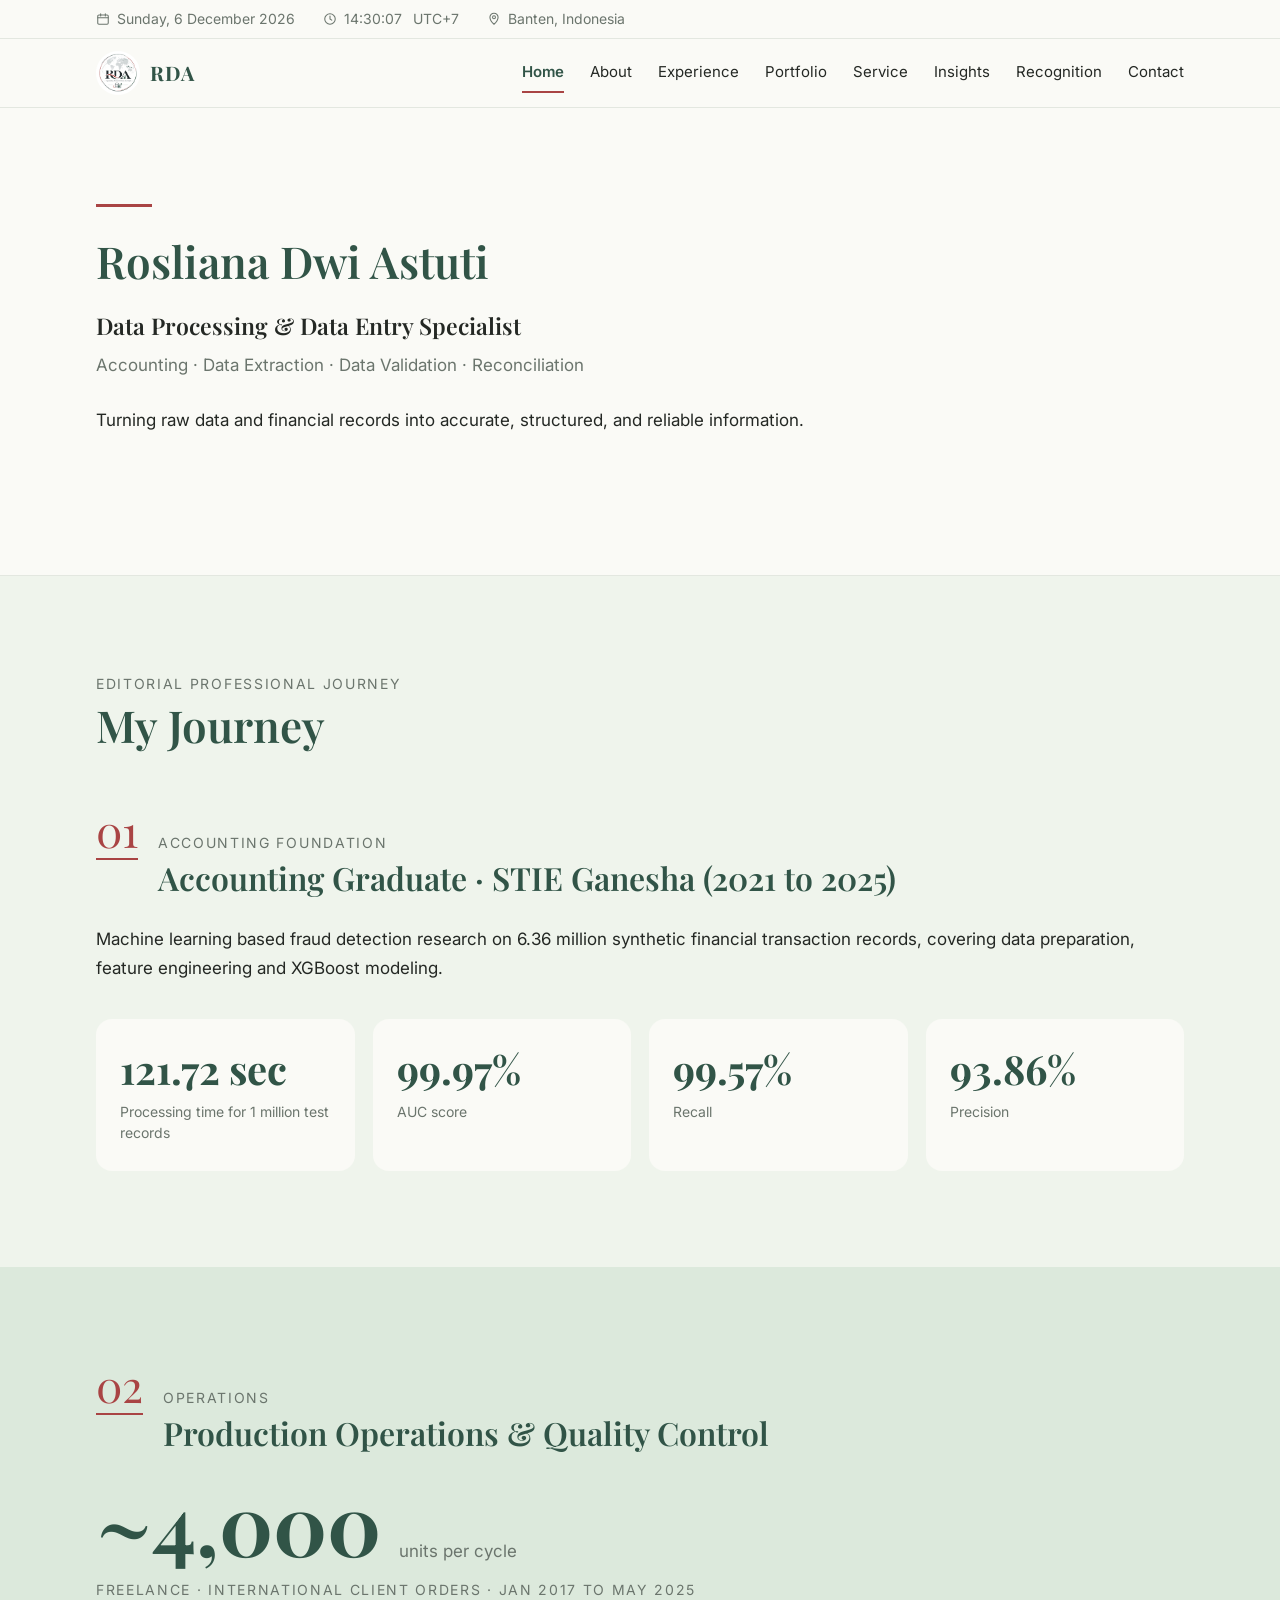
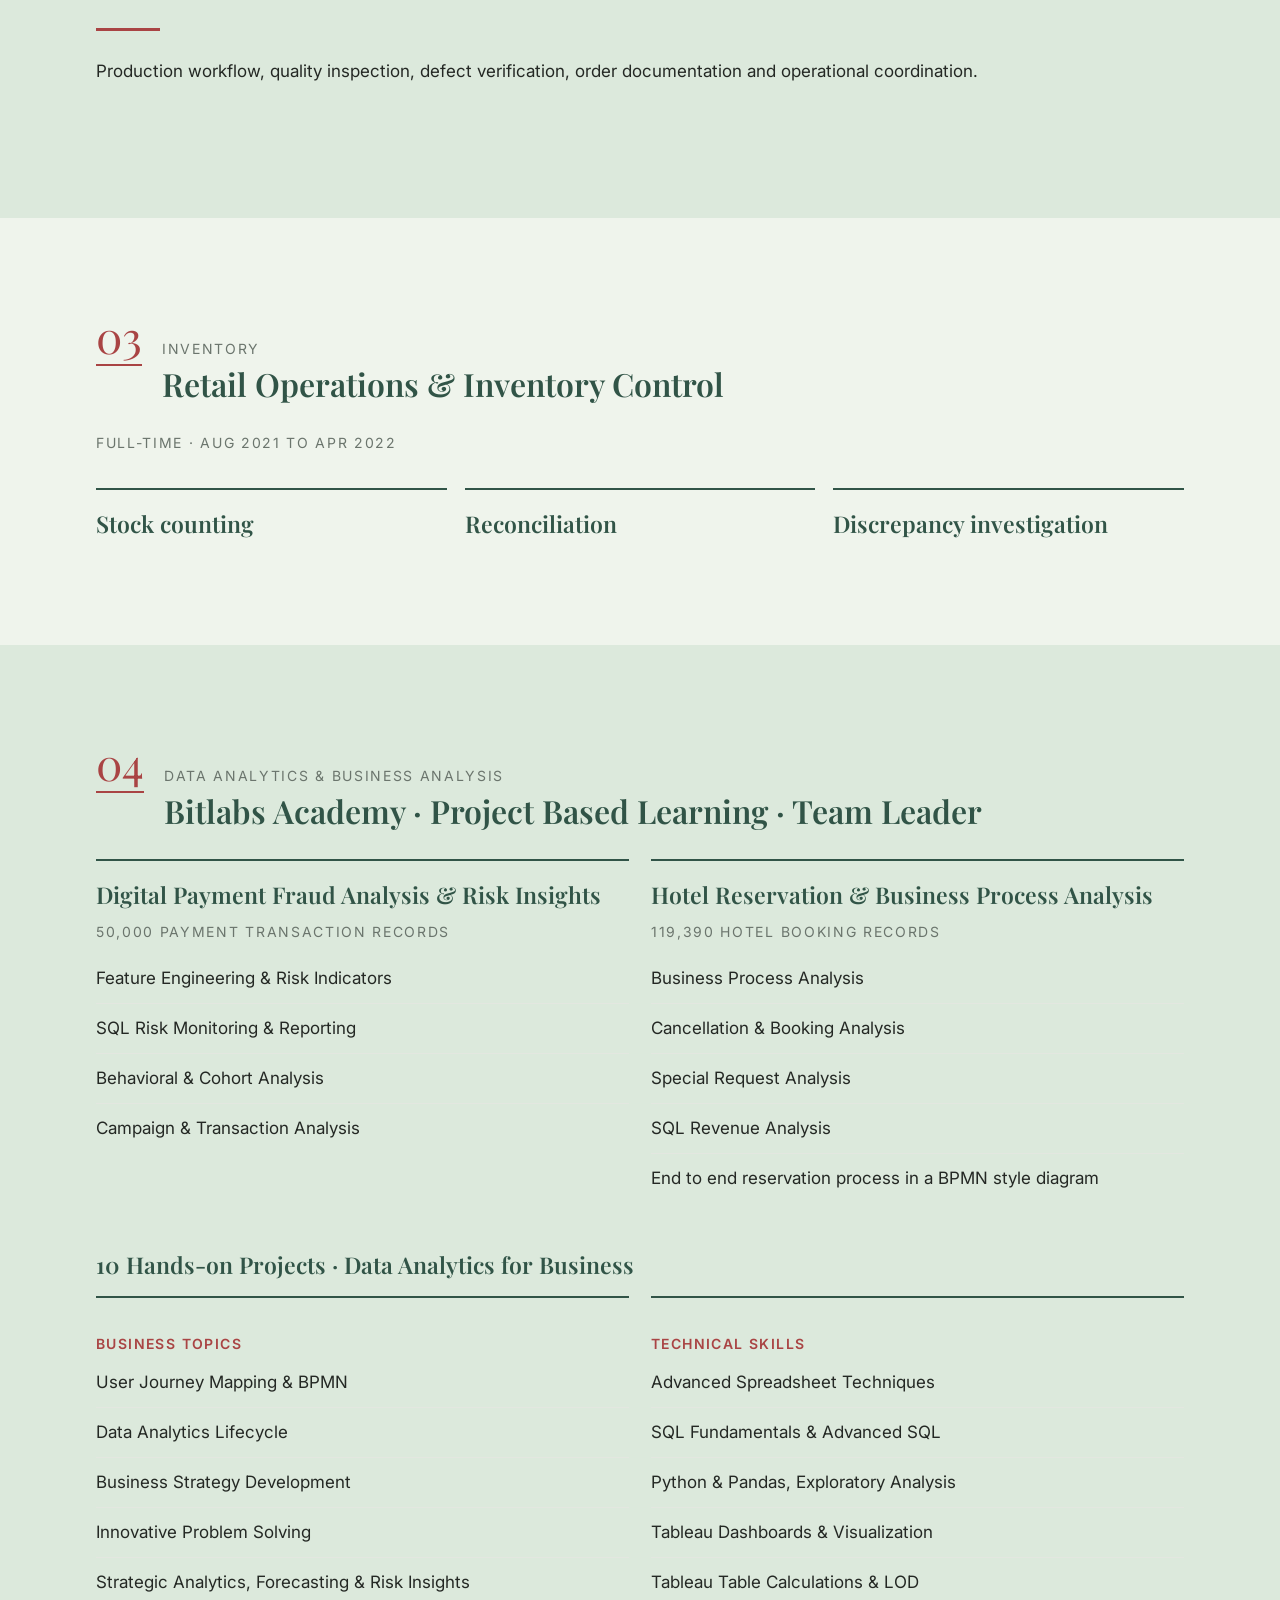
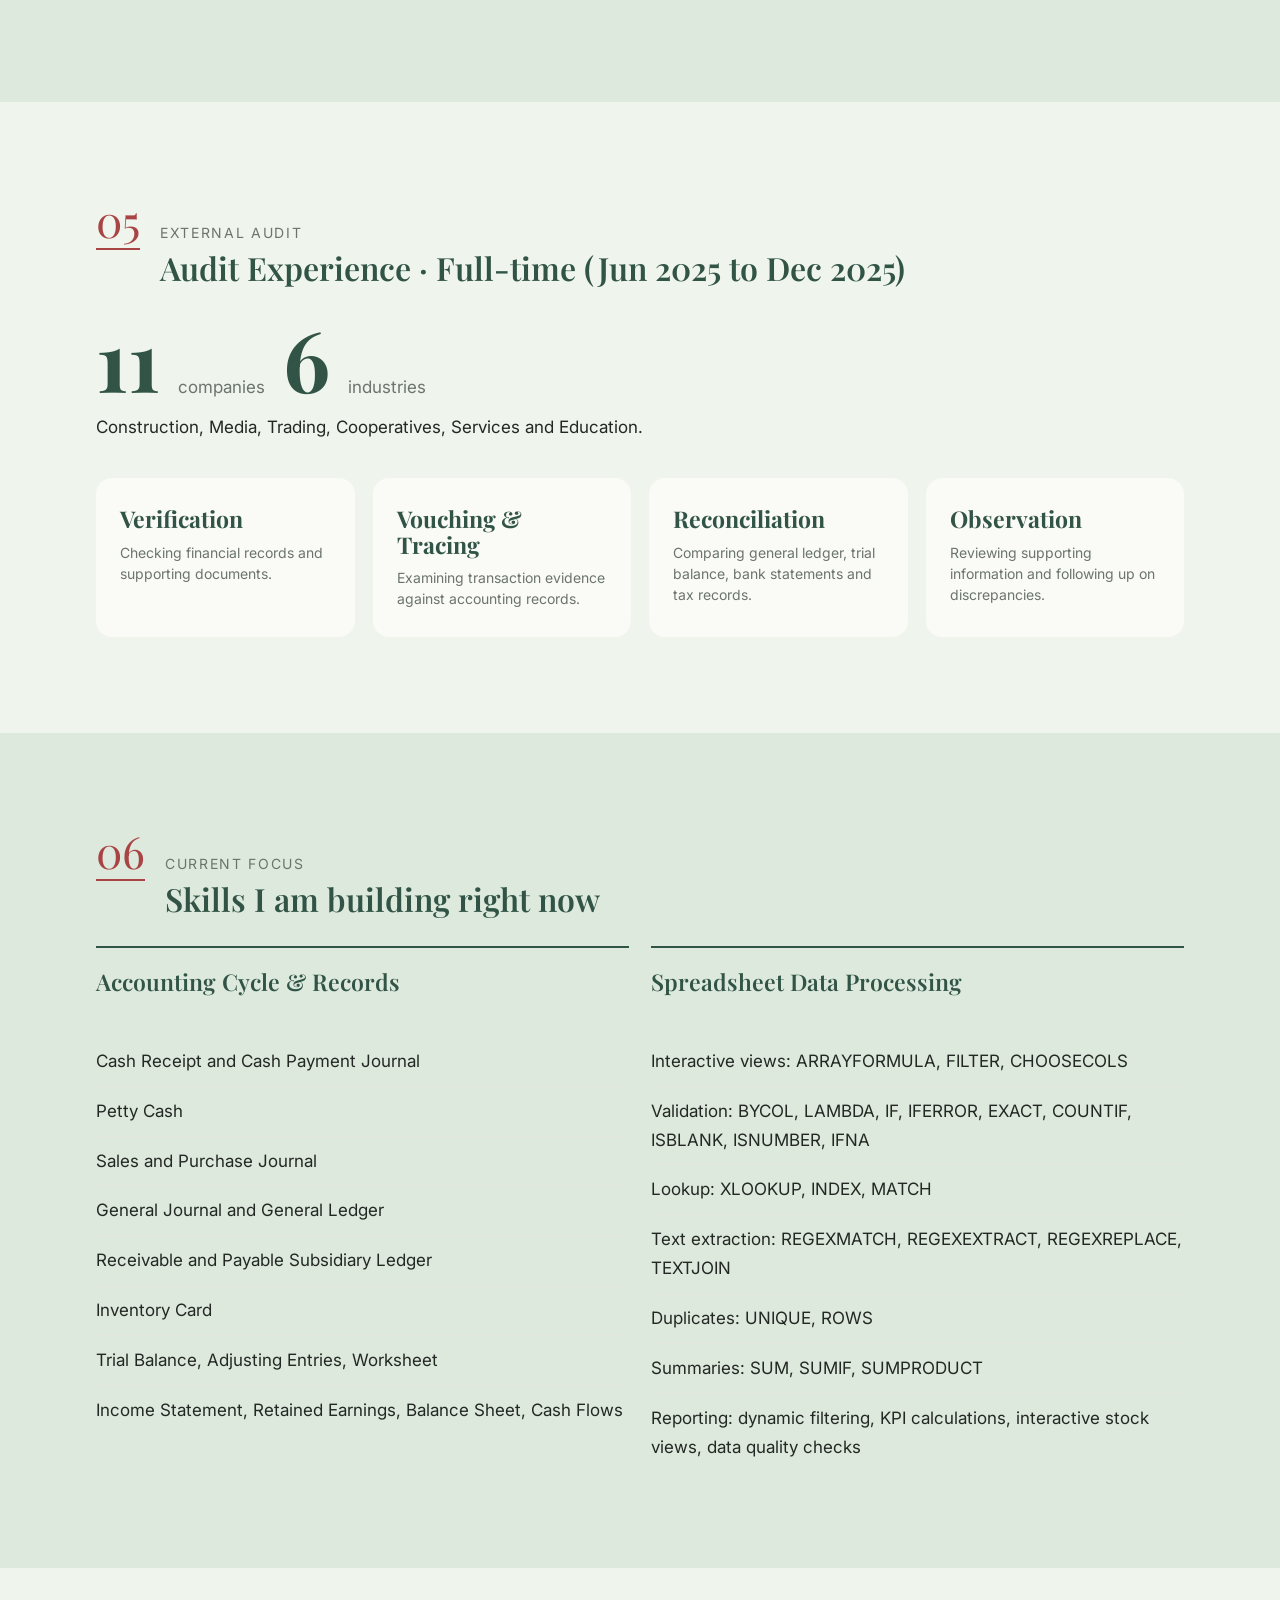
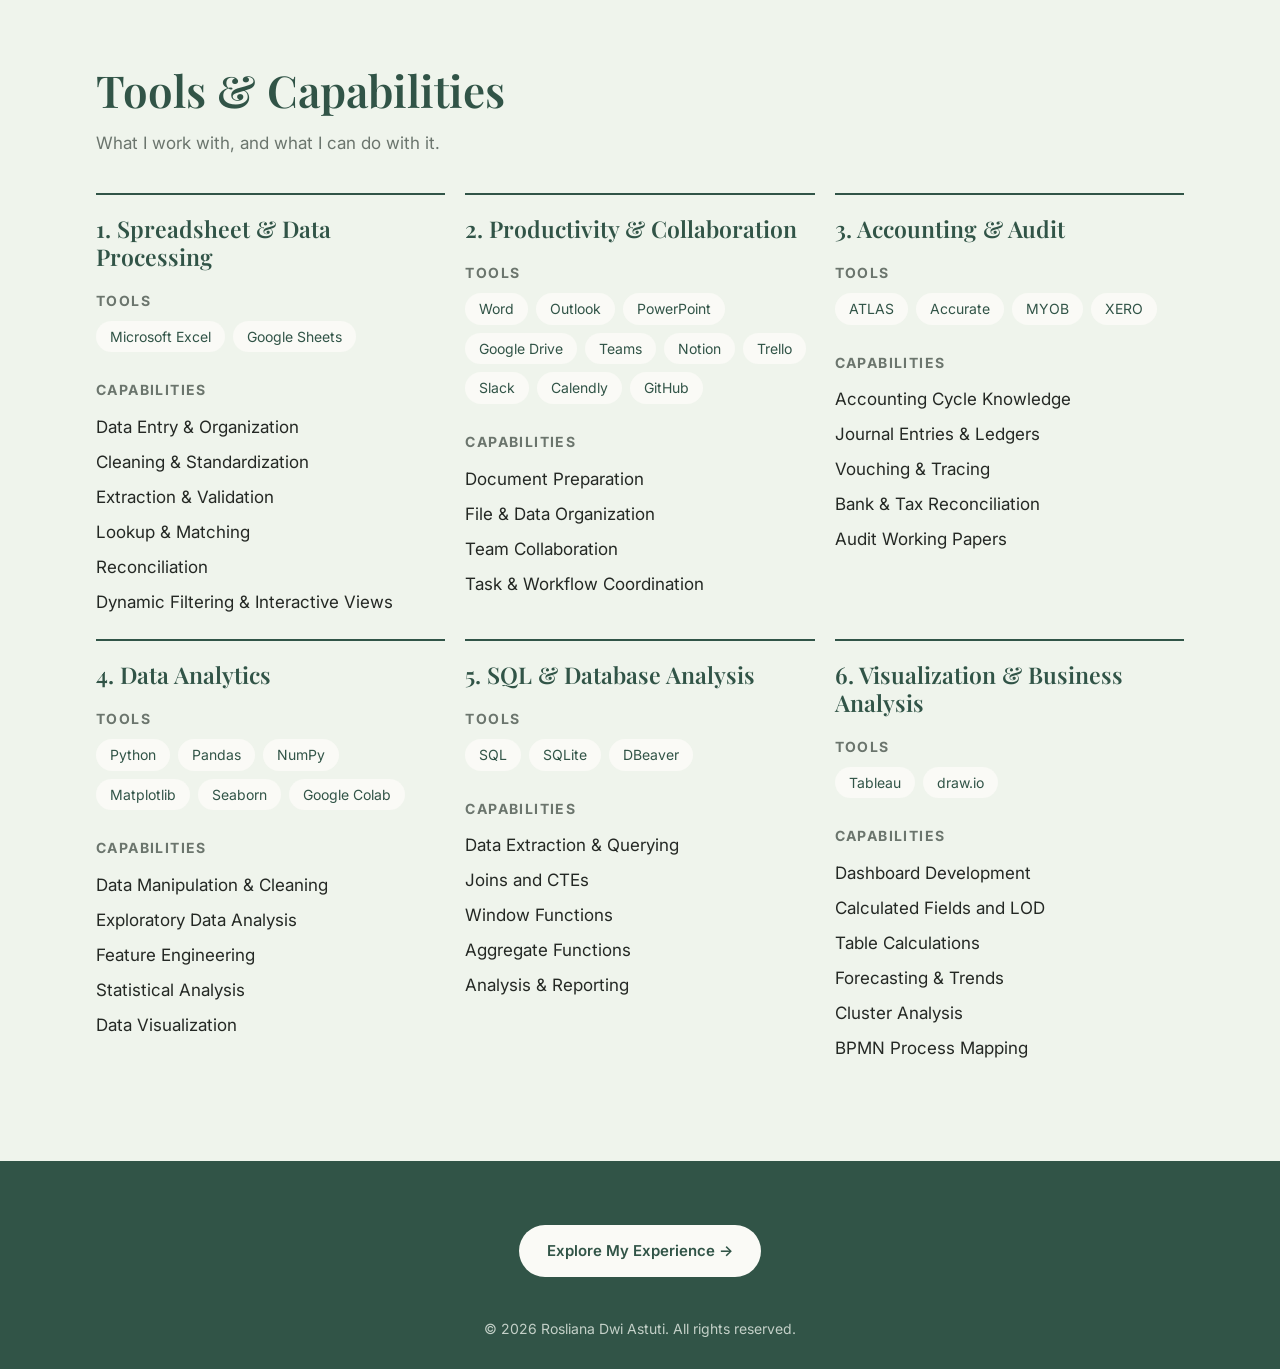
==== index.html @ a7cda68e "Update index.html" ====
<!DOCTYPE html>
<html lang="en"><head><meta charset="utf-8"><meta name="viewport" content="width=device-width,initial-scale=1">
<title>Rosliana Dwi Astuti | Data Processing &amp; Data Entry Specialist</title>
<meta name="description" content="Data Processing and Data Entry Specialist with accounting, audit and data analytics experience. Accurate, structured and reliable data.">
<link rel="preconnect" href="https://fonts.googleapis.com"><link rel="preconnect" href="https://fonts.gstatic.com" crossorigin>
<link href="https://fonts.googleapis.com/css2?family=Inter:wght@400;500;600&family=Playfair+Display:wght@500;600;700&display=swap" rel="stylesheet">
<link rel="stylesheet" href="style.css"></head>
<body data-page="home" data-cta="Explore My Experience →" data-href="experience.html">
<header class="hero"><div class="wrap">
<h1>Rosliana Dwi Astuti</h1>
<p class="role">Data Processing &amp; Data Entry Specialist</p>
<p class="fields">Accounting · Data Extraction · Data Validation · Reconciliation</p>
<p class="tag">Turning raw data and financial records into accurate, structured, and reliable information.</p>
</div></header>
<main>
<section class="panel s-mint" id="journey"><div class="wrap"><div class="kicker">Editorial professional journey</div><h1 style="margin-bottom:56px">My Journey</h1>
<div class="head"><span class="num">01</span><div><div class="kicker">Accounting foundation</div><h2>Accounting Graduate · STIE Ganesha (2021 to 2025)</h2></div></div>
<p class="intro">Machine learning based fraud detection research on 6.36 million synthetic financial transaction records, covering data preparation, feature engineering and XGBoost modeling.</p>
<div class="stats"><div class="stat"><b>121.72 sec</b><small>Processing time for 1 million test records</small></div><div class="stat"><b>99.97%</b><small>AUC score</small></div><div class="stat"><b>99.57%</b><small>Recall</small></div><div class="stat"><b>93.86%</b><small>Precision</small></div></div></div></section>

<section class="panel s-sage"><div class="wrap"><div class="head"><span class="num">02</span><div><div class="kicker">Operations</div><h2>Production Operations &amp; Quality Control</h2></div></div>
<div class="big"><b>~4,000</b><span>units per cycle</span></div>
<p class="kicker">Freelance · International client orders · Jan 2017 to May 2025</p><div class="line"></div>
<p class="intro">Production workflow, quality inspection, defect verification, order documentation and operational coordination.</p></div></section>

<section class="panel s-mint"><div class="wrap"><div class="head"><span class="num">03</span><div><div class="kicker">Inventory</div><h2>Retail Operations &amp; Inventory Control</h2></div></div>
<p class="kicker">Full-time · Aug 2021 to Apr 2022</p><br>
<div class="three"><div class="card"><h3>Stock counting</h3></div><div class="card"><h3>Reconciliation</h3></div><div class="card"><h3>Discrepancy investigation</h3></div></div></div></section>

<section class="panel s-sage"><div class="wrap"><div class="head"><span class="num">04</span><div><div class="kicker">Data analytics &amp; business analysis</div><h2>Bitlabs Academy · Project Based Learning · Team Leader</h2></div></div>
<div class="two">
<div class="card"><h3>Digital Payment Fraud Analysis &amp; Risk Insights</h3><p class="kicker" style="margin:10px 0">50,000 payment transaction records</p><ul class="list"><li>Feature Engineering &amp; Risk Indicators</li><li>SQL Risk Monitoring &amp; Reporting</li><li>Behavioral &amp; Cohort Analysis</li><li>Campaign &amp; Transaction Analysis</li></ul></div>
<div class="card"><h3>Hotel Reservation &amp; Business Process Analysis</h3><p class="kicker" style="margin:10px 0">119,390 hotel booking records</p><ul class="list"><li>Business Process Analysis</li><li>Cancellation &amp; Booking Analysis</li><li>Special Request Analysis</li><li>SQL Revenue Analysis</li><li>End to end reservation process in a BPMN style diagram</li></ul></div></div>
<h3 style="margin:48px 0 18px">10 Hands-on Projects · Data Analytics for Business</h3>
<div class="two"><div class="card"><div class="group-t">Business topics</div><ul class="list"><li>User Journey Mapping &amp; BPMN</li><li>Data Analytics Lifecycle</li><li>Business Strategy Development</li><li>Innovative Problem Solving</li><li>Strategic Analytics, Forecasting &amp; Risk Insights</li></ul></div>
<div class="card"><div class="group-t">Technical skills</div><ul class="list"><li>Advanced Spreadsheet Techniques</li><li>SQL Fundamentals &amp; Advanced SQL</li><li>Python &amp; Pandas, Exploratory Analysis</li><li>Tableau Dashboards &amp; Visualization</li><li>Tableau Table Calculations &amp; LOD</li></ul></div></div></div></section>

<section class="panel s-mint"><div class="wrap"><div class="head"><span class="num">05</span><div><div class="kicker">External audit</div><h2>Audit Experience · Full-time (Jun 2025 to Dec 2025)</h2></div></div>
<div class="big"><b>11</b><span>companies</span><b>6</b><span>industries</span></div>
<p class="intro">Construction, Media, Trading, Cooperatives, Services and Education.</p>
<div class="stats"><div class="stat"><b class="stat-t">Verification</b><small>Checking financial records and supporting documents.</small></div><div class="stat"><b class="stat-t">Vouching &amp; Tracing</b><small>Examining transaction evidence against accounting records.</small></div><div class="stat"><b class="stat-t">Reconciliation</b><small>Comparing general ledger, trial balance, bank statements and tax records.</small></div><div class="stat"><b class="stat-t">Observation</b><small>Reviewing supporting information and following up on discrepancies.</small></div></div></div></section>

<section class="panel s-sage"><div class="wrap"><div class="head"><span class="num">06</span><div><div class="kicker">Current focus</div><h2>Skills I am building right now</h2></div></div>
<div class="two"><div class="card"><h3>Accounting Cycle &amp; Records</h3><br><ul class="list"><li>Cash Receipt and Cash Payment Journal</li><li>Petty Cash</li><li>Sales and Purchase Journal</li><li>General Journal and General Ledger</li><li>Receivable and Payable Subsidiary Ledger</li><li>Inventory Card</li><li>Trial Balance, Adjusting Entries, Worksheet</li><li>Income Statement, Retained Earnings, Balance Sheet, Cash Flows</li></ul></div>
<div class="card"><h3>Spreadsheet Data Processing</h3><br><ul class="list"><li>Interactive views: ARRAYFORMULA, FILTER, CHOOSECOLS</li><li>Validation: BYCOL, LAMBDA, IF, IFERROR, EXACT, COUNTIF, ISBLANK, ISNUMBER, IFNA</li><li>Lookup: XLOOKUP, INDEX, MATCH</li><li>Text extraction: REGEXMATCH, REGEXEXTRACT, REGEXREPLACE, TEXTJOIN</li><li>Duplicates: UNIQUE, ROWS</li><li>Summaries: SUM, SUMIF, SUMPRODUCT</li><li>Reporting: dynamic filtering, KPI calculations, interactive stock views, data quality checks</li></ul></div></div></div></section>

<section class="panel s-mint" id="tools"><div class="wrap"><h1 style="margin-bottom:12px">Tools &amp; Capabilities</h1><p class="page-sub" style="margin-bottom:36px">What I work with, and what I can do with it.</p>
<div class="tools"><div class="card"><h3>1. Spreadsheet &amp; Data Processing</h3><h4>Tools</h4><div><span class="pill">Microsoft Excel</span><span class="pill">Google Sheets</span></div><h4>Capabilities</h4><ul><li>Data Entry &amp; Organization</li><li>Cleaning &amp; Standardization</li><li>Extraction &amp; Validation</li><li>Lookup &amp; Matching</li><li>Reconciliation</li><li>Dynamic Filtering &amp; Interactive Views</li></ul></div><div class="card"><h3>2. Productivity &amp; Collaboration</h3><h4>Tools</h4><div><span class="pill">Word</span><span class="pill">Outlook</span><span class="pill">PowerPoint</span><span class="pill">Google Drive</span><span class="pill">Teams</span><span class="pill">Notion</span><span class="pill">Trello</span><span class="pill">Slack</span><span class="pill">Calendly</span><span class="pill">GitHub</span></div><h4>Capabilities</h4><ul><li>Document Preparation</li><li>File &amp; Data Organization</li><li>Team Collaboration</li><li>Task &amp; Workflow Coordination</li></ul></div><div class="card"><h3>3. Accounting &amp; Audit</h3><h4>Tools</h4><div><span class="pill">ATLAS</span><span class="pill">Accurate</span><span class="pill">MYOB</span><span class="pill">XERO</span></div><h4>Capabilities</h4><ul><li>Accounting Cycle Knowledge</li><li>Journal Entries &amp; Ledgers</li><li>Vouching &amp; Tracing</li><li>Bank &amp; Tax Reconciliation</li><li>Audit Working Papers</li></ul></div><div class="card"><h3>4. Data Analytics</h3><h4>Tools</h4><div><span class="pill">Python</span><span class="pill">Pandas</span><span class="pill">NumPy</span><span class="pill">Matplotlib</span><span class="pill">Seaborn</span><span class="pill">Google Colab</span></div><h4>Capabilities</h4><ul><li>Data Manipulation &amp; Cleaning</li><li>Exploratory Data Analysis</li><li>Feature Engineering</li><li>Statistical Analysis</li><li>Data Visualization</li></ul></div><div class="card"><h3>5. SQL &amp; Database Analysis</h3><h4>Tools</h4><div><span class="pill">SQL</span><span class="pill">SQLite</span><span class="pill">DBeaver</span></div><h4>Capabilities</h4><ul><li>Data Extraction &amp; Querying</li><li>Joins and CTEs</li><li>Window Functions</li><li>Aggregate Functions</li><li>Analysis &amp; Reporting</li></ul></div><div class="card"><h3>6. Visualization &amp; Business Analysis</h3><h4>Tools</h4><div><span class="pill">Tableau</span><span class="pill">draw.io</span></div><h4>Capabilities</h4><ul><li>Dashboard Development</li><li>Calculated Fields and LOD</li><li>Table Calculations</li><li>Forecasting &amp; Trends</li><li>Cluster Analysis</li><li>BPMN Process Mapping</li></ul></div></div></div></section>
</main>
<script src="main.js"></script></body></html>
---- style.css ----
:root{--fs-title:clamp(32px,3.6vw,44px);--fs-section:clamp(28px,2.5vw,32px);--fs-sub:clamp(20px,1.8vw,24px);--fs-body:17px;--fs-label:14px;--fs-nav:15px;--fs-stat:clamp(30px,3.2vw,40px);--sage:#DCE9DC;--mint:#EFF4EC;--off:#FAFAF6;--ink:#242824;--red:#A94444;--green:#315447;--muted:#6b756d;--r:16px}
*{box-sizing:border-box;margin:0;padding:0}
html{scroll-behavior:smooth}
body{background:var(--off);color:var(--ink);font:var(--fs-body)/1.7 Inter,system-ui,-apple-system,"Segoe UI",sans-serif}
h1,h2,h3{font-family:"Playfair Display",Georgia,serif;font-weight:600;line-height:1.2;color:var(--green)}
h1{font-size:var(--fs-title)}h2{font-size:var(--fs-section)}h3{font-size:var(--fs-sub)}
p,li,td{overflow-wrap:break-word}
a{color:inherit;text-decoration:none}
ul{list-style:none}
.wrap{max-width:1200px;margin:0 auto;padding:0 clamp(20px,4.5vw,56px)}
.topbar{border-bottom:1px solid #e3e7e0;font-size:var(--fs-label);color:var(--muted)}
.topbar .wrap{display:flex;gap:28px;align-items:center;padding-top:7px;padding-bottom:7px;white-space:nowrap;overflow-x:auto}
.topbar span{display:inline-flex;align-items:center;gap:7px}
.topbar svg{width:14px;height:14px;stroke:var(--muted);fill:none;stroke-width:1.8;stroke-linecap:round;stroke-linejoin:round}
nav.main{position:sticky;top:0;z-index:20;background:rgba(250,250,246,.94);backdrop-filter:blur(8px);border-bottom:1px solid #e3e7e0}
nav.main .wrap{display:flex;align-items:center;justify-content:space-between;height:68px}
.brand{display:flex;align-items:center;gap:10px;font-family:"Playfair Display",Georgia,serif;font-weight:700;color:var(--green);font-size:20px;letter-spacing:.04em}
.brand img{width:44px;height:44px;border-radius:50%;object-fit:cover}
.links{display:flex;gap:26px;font-size:var(--fs-nav)}
.links a{padding:6px 0;border-bottom:2px solid transparent;transition:.2s}
.links a:hover{color:var(--green)}
.links a.active{color:var(--green);border-color:var(--red);font-weight:600}
.burger{display:none;background:none;border:1px solid #cfd8cf;border-radius:10px;width:44px;height:44px;cursor:pointer}
.burger span{display:block;width:20px;height:2px;background:var(--ink);margin:4px auto;transition:.25s}
.burger.open span:nth-child(1){transform:translateY(6px) rotate(45deg)}
.burger.open span:nth-child(2){opacity:0}
.burger.open span:nth-child(3){transform:translateY(-6px) rotate(-45deg)}
.btn{display:inline-block;background:var(--green);color:#fff;padding:13px 28px;border-radius:999px;font-weight:600;font-size:var(--fs-nav);transition:.2s;border:0;cursor:pointer}
.btn:hover{background:var(--red);transform:translateY(-2px)}
.btn.ghost{background:transparent;color:var(--green);border:1.5px solid var(--green)}
.btn.ghost:hover{color:#fff}
.eyebrow{color:var(--red);font-weight:600;font-size:var(--fs-label);letter-spacing:.14em;text-transform:uppercase;margin-bottom:12px}
.hero{padding:96px 0 104px;border-bottom:1px solid #e3e7e0}
.hero h1:before{content:"";display:block;width:56px;height:3px;background:var(--red);margin-bottom:28px}
.hero .role{font-family:"Playfair Display",Georgia,serif;font-size:var(--fs-sub);color:var(--ink);margin:18px 0 6px;font-weight:600}
.hero .fields{color:var(--muted)}
.hero .tag{margin:26px 0 36px}
.hero .btn{margin:0 12px 12px 0}
section.panel{padding:96px 0}
.s-sage{background:var(--sage)}.s-mint{background:var(--mint)}
.head{display:flex;gap:20px;align-items:baseline;margin-bottom:28px}
.num{font-family:"Playfair Display",Georgia,serif;font-size:44px;color:var(--red);line-height:1;border-bottom:2px solid var(--red);padding-bottom:6px}
.kicker{font-size:var(--fs-label);letter-spacing:.12em;text-transform:uppercase;color:var(--muted);margin-bottom:4px}
.intro{margin-bottom:36px}
.page-title{margin:64px 0 8px}
.page-sub{color:var(--muted)}
.stats{display:grid;grid-template-columns:repeat(4,1fr);gap:18px}
.stat{background:var(--off);border-radius:var(--r);padding:28px 24px}
.stat b.stat-t{font-size:var(--fs-sub);color:var(--green)}
.stat b{display:block;font-family:"Playfair Display",Georgia,serif;font-size:var(--fs-stat);color:var(--green);line-height:1.1}
.stat small{display:block;margin-top:10px;font-size:var(--fs-label);color:var(--muted);line-height:1.5}
.big{display:flex;align-items:baseline;gap:18px;flex-wrap:wrap;margin-bottom:12px}
.big b{font-family:"Playfair Display",Georgia,serif;font-size:clamp(48px,7vw,84px);color:var(--green);line-height:1}
.big span{font-size:var(--fs-body);color:var(--muted)}
.line{width:64px;height:3px;background:var(--red);margin:26px 0}
.three{display:grid;grid-template-columns:repeat(3,1fr);gap:18px}
.card{padding:20px 0 0;border-top:2px solid var(--green)}
.card h3{margin-bottom:12px}
.two{display:grid;grid-template-columns:1fr 1fr;gap:22px}
.pill{display:inline-block;font-size:var(--fs-label);background:var(--off);border-radius:999px;padding:4px 14px;margin:0 8px 8px 0;color:var(--green)}
.list li{padding:10px 0;position:relative;border-bottom:1px solid #e3e7e0}
.list li:last-child{border:0}
.group-t{font-size:var(--fs-label);letter-spacing:.1em;text-transform:uppercase;color:var(--red);font-weight:600;margin:14px 0 2px}
.tools{display:grid;grid-template-columns:repeat(3,1fr);gap:20px}
.tools h4{font-size:var(--fs-label);letter-spacing:.1em;text-transform:uppercase;color:var(--muted);margin:18px 0 8px}
.tools li{padding:3px 0}
footer{background:var(--green);color:#e8efe8;padding:64px 0 28px;text-align:center}
footer .btn{background:var(--off);color:var(--green)}
footer .btn:hover{background:var(--red);color:#fff}
footer p{margin-top:40px;font-size:var(--fs-label);opacity:.8}
@media(max-width:1024px){.stats{grid-template-columns:repeat(2,1fr)}.tools,.three{grid-template-columns:1fr 1fr}.links{gap:16px;font-size:14px}}
@media(max-width:860px){.burger{display:block}
.links{position:absolute;left:0;right:0;top:68px;flex-direction:column;gap:0;background:var(--off);border-bottom:1px solid #e3e7e0;max-height:0;overflow:hidden;transition:max-height .3s}
.links.open{max-height:80vh;overflow:auto}
.links a{padding:15px 24px;border-bottom:1px solid #eef1ec;font-size:16px}
.links a.active{border-color:#eef1ec;border-left:3px solid var(--red)}

.hero{padding:56px 0 64px}
section.panel{padding:64px 0}.two,.three,.tools{grid-template-columns:1fr}.stats{grid-template-columns:1fr 1fr}
.topbar .wrap{gap:18px}}
@media(max-width:420px){.stats{grid-template-columns:1fr}.btn{width:100%;text-align:center}}
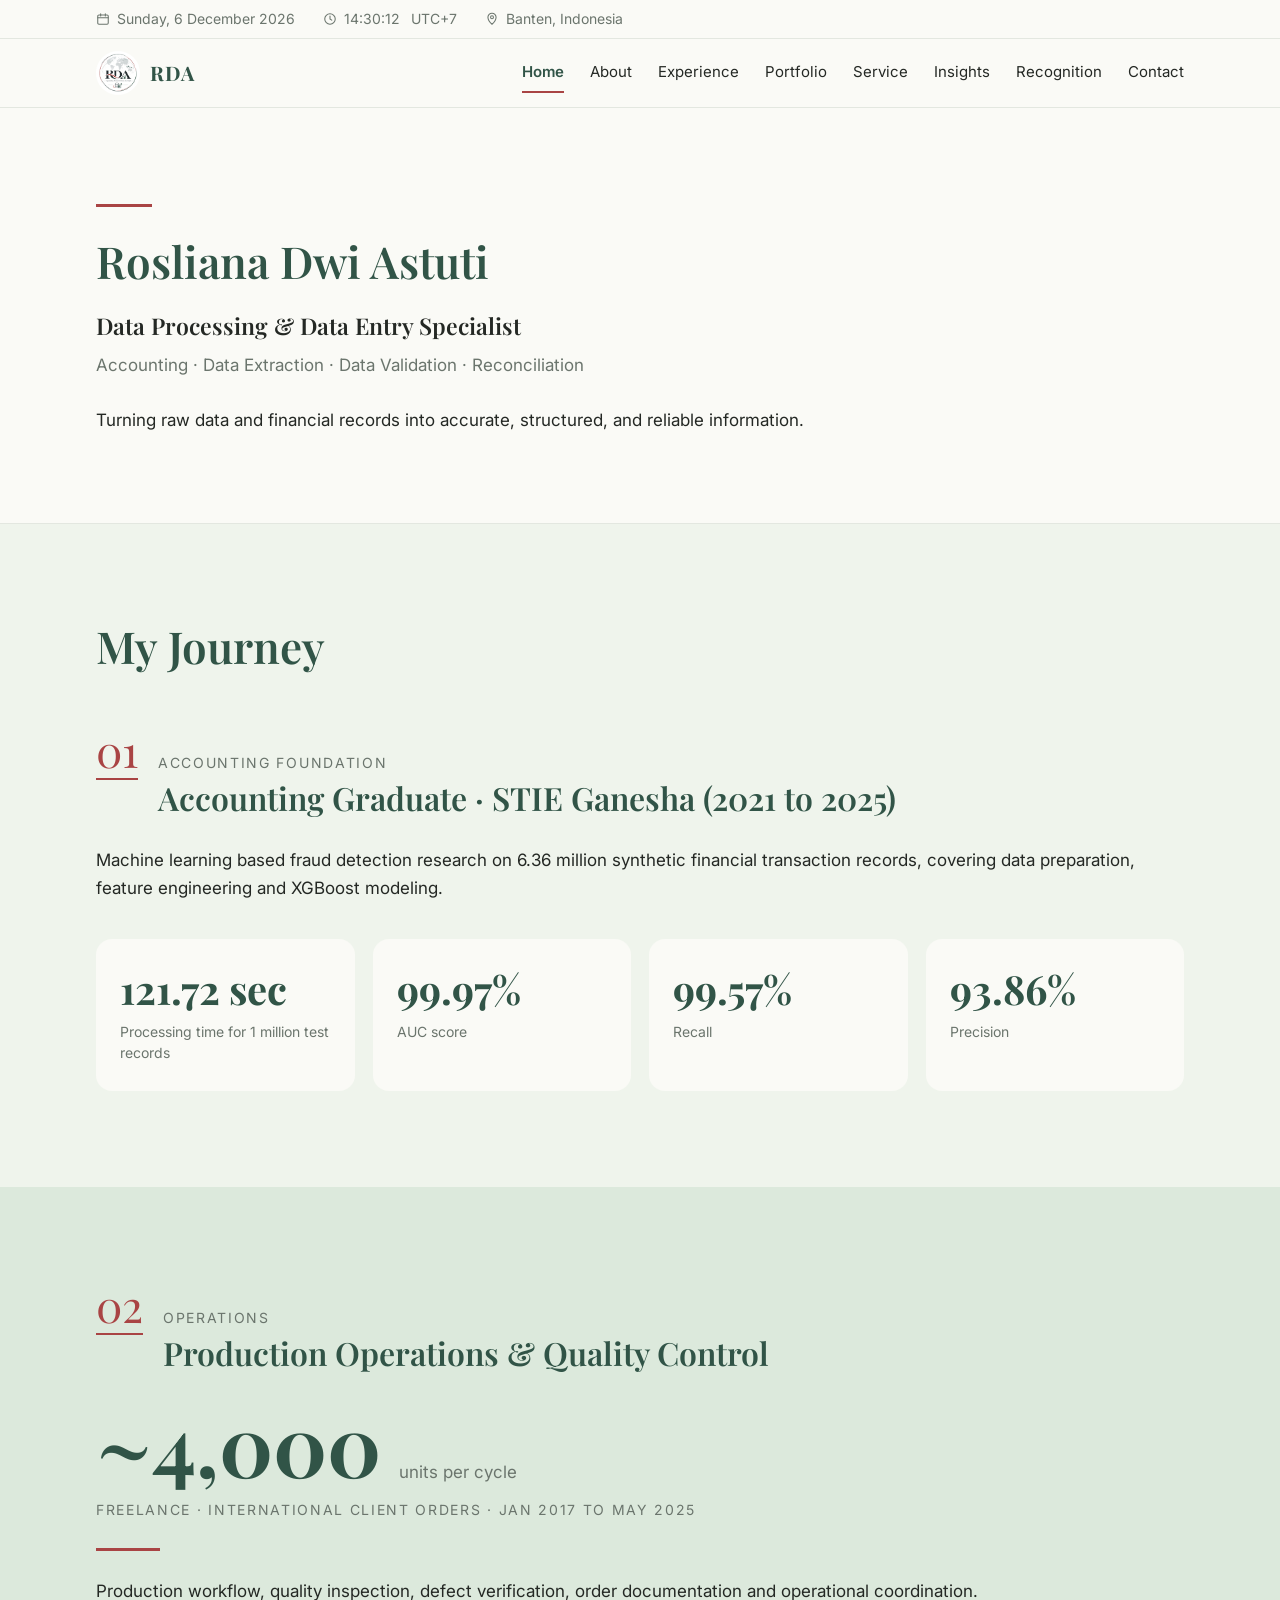
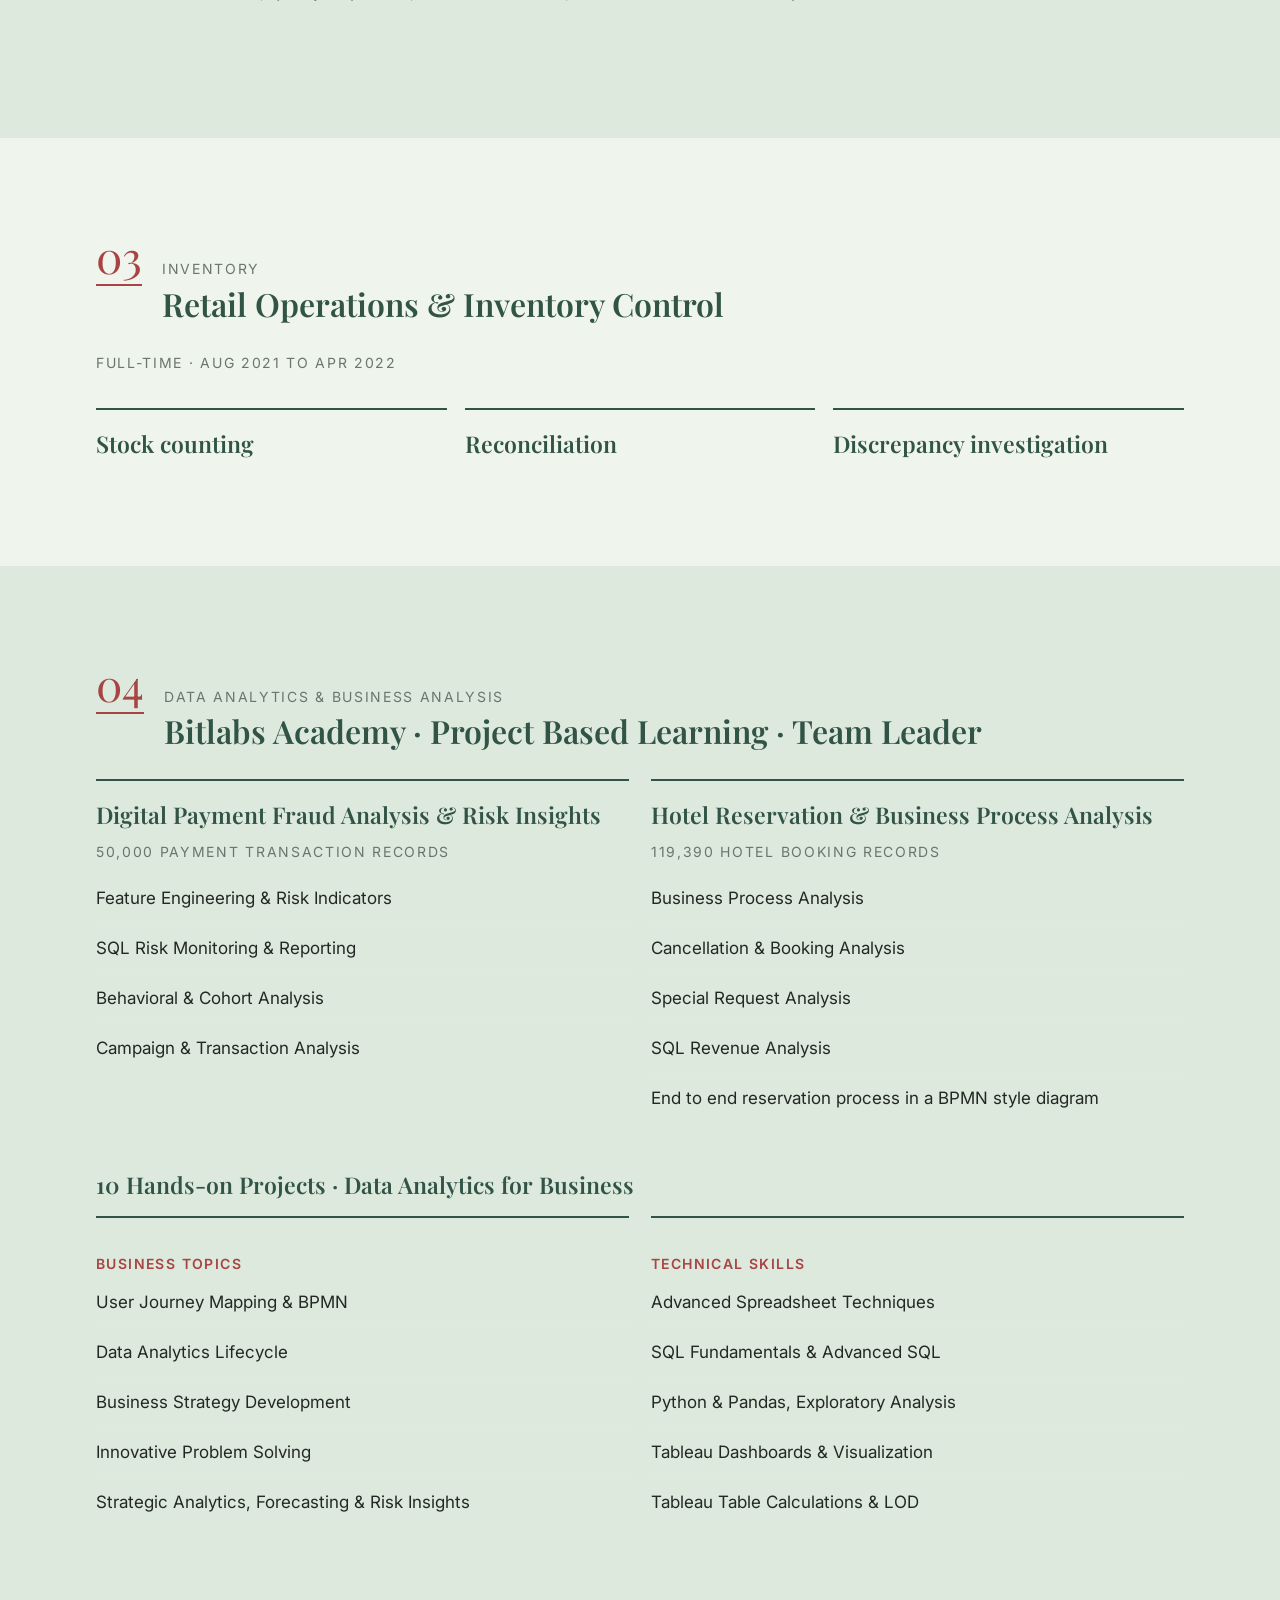
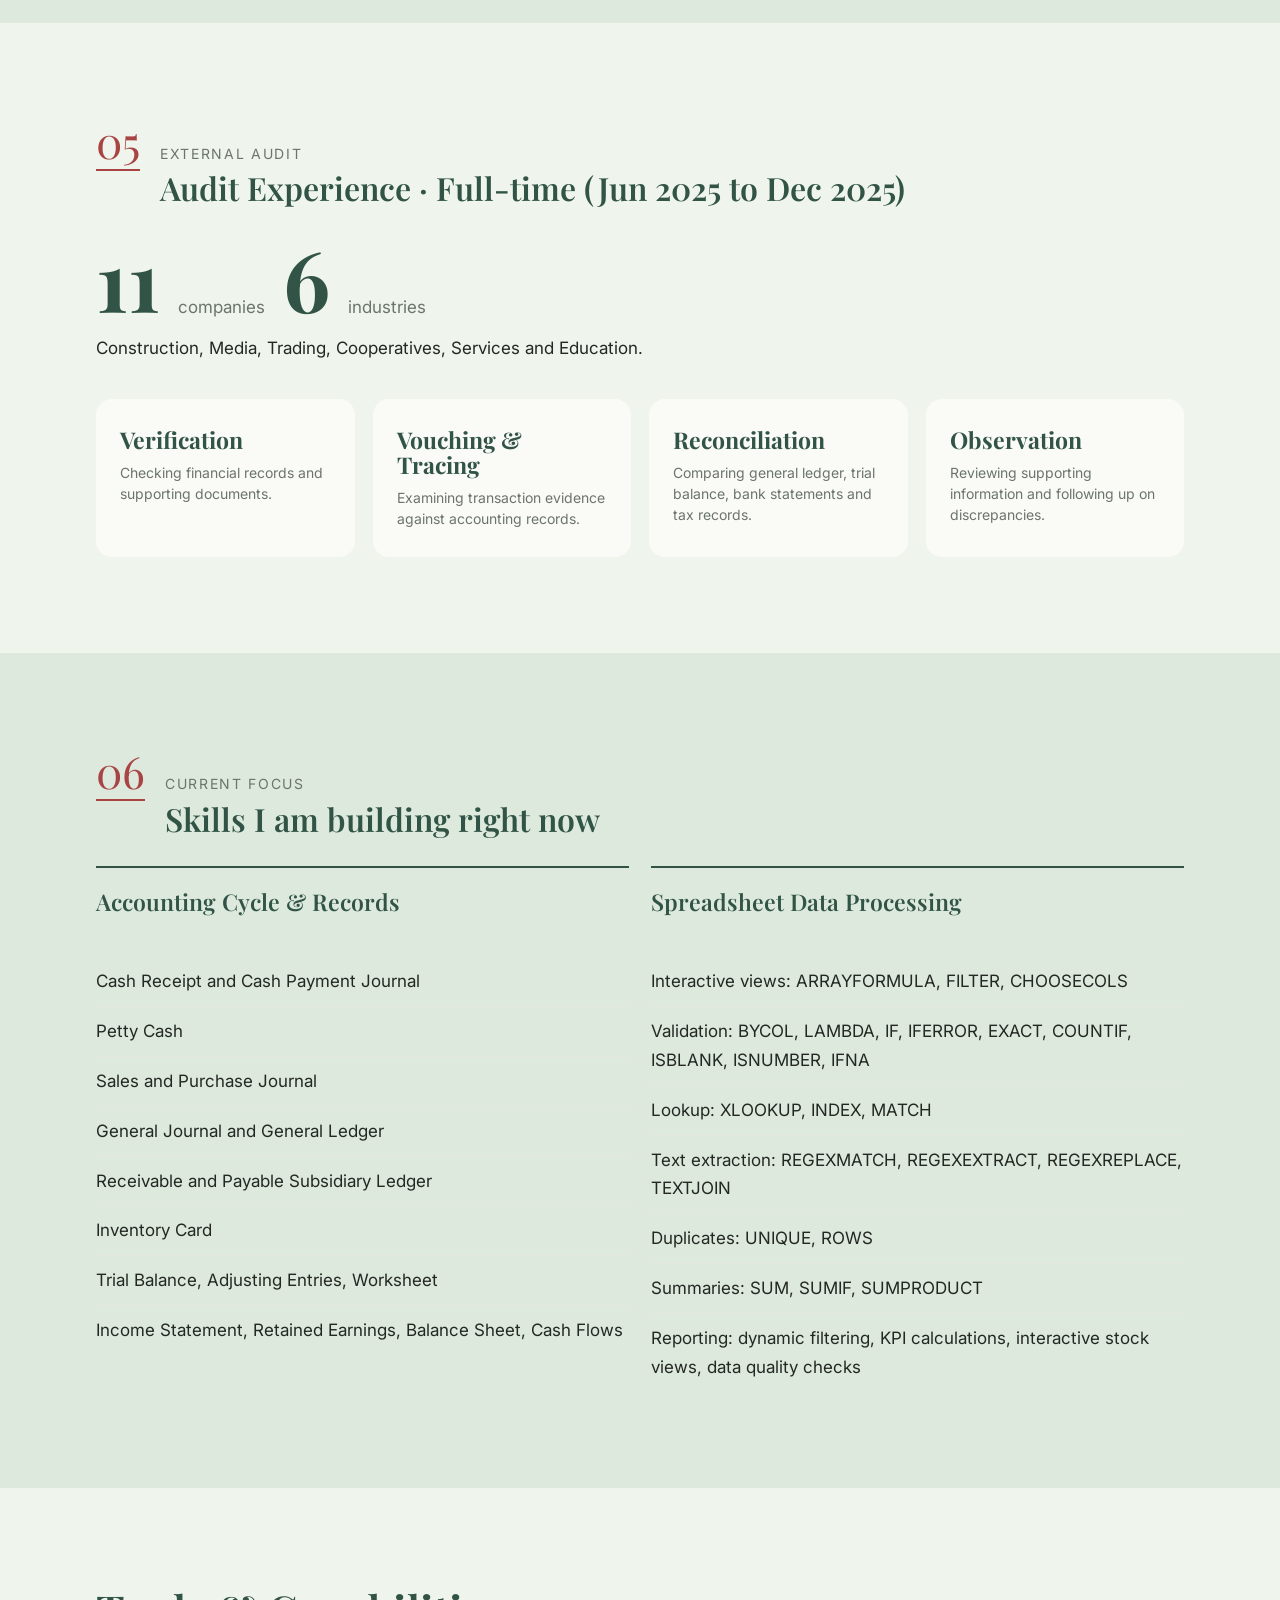
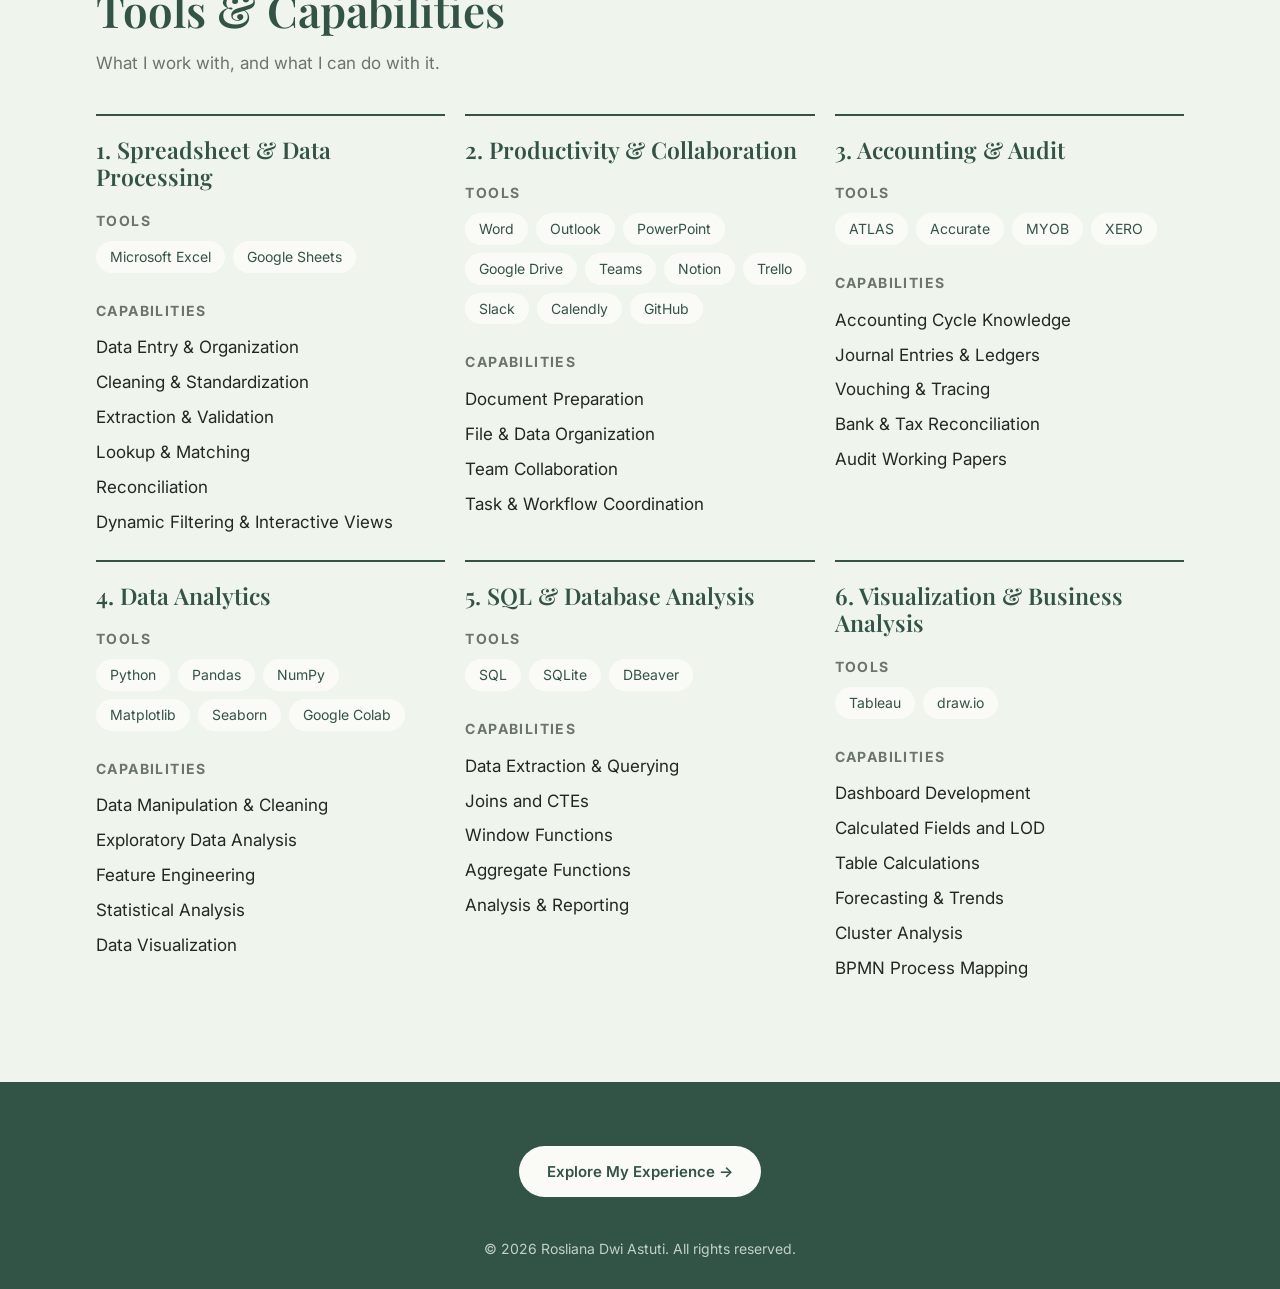
==== commit d680a526: "Update index.html" ====
--- a/index.html
+++ b/index.html
@@ -13,7 +13,7 @@
 <p class="tag">Turning raw data and financial records into accurate, structured, and reliable information.</p>
 </div></header>
 <main>
-<section class="panel s-mint" id="journey"><div class="wrap"><div class="kicker">Editorial professional journey</div><h1 style="margin-bottom:56px">My Journey</h1>
+<section class="panel s-mint" id="journey"><div class="wrap"><h1 style="margin-bottom:56px">My Journey</h1>
 <div class="head"><span class="num">01</span><div><div class="kicker">Accounting foundation</div><h2>Accounting Graduate · STIE Ganesha (2021 to 2025)</h2></div></div>
 <p class="intro">Machine learning based fraud detection research on 6.36 million synthetic financial transaction records, covering data preparation, feature engineering and XGBoost modeling.</p>
 <div class="stats"><div class="stat"><b>121.72 sec</b><small>Processing time for 1 million test records</small></div><div class="stat"><b>99.97%</b><small>AUC score</small></div><div class="stat"><b>99.57%</b><small>Recall</small></div><div class="stat"><b>93.86%</b><small>Precision</small></div></div></div></section>
--- a/style.css
+++ b/style.css
@@ -30,12 +30,11 @@
 .btn.ghost{background:transparent;color:var(--green);border:1.5px solid var(--green)}
 .btn.ghost:hover{color:#fff}
 .eyebrow{color:var(--red);font-weight:600;font-size:var(--fs-label);letter-spacing:.14em;text-transform:uppercase;margin-bottom:12px}
-.hero{padding:96px 0 104px;border-bottom:1px solid #e3e7e0}
+.hero{padding:96px 0 88px;border-bottom:1px solid #e3e7e0}
 .hero h1:before{content:"";display:block;width:56px;height:3px;background:var(--red);margin-bottom:28px}
 .hero .role{font-family:"Playfair Display",Georgia,serif;font-size:var(--fs-sub);color:var(--ink);margin:18px 0 6px;font-weight:600}
 .hero .fields{color:var(--muted)}
-.hero .tag{margin:26px 0 36px}
-.hero .btn{margin:0 12px 12px 0}
+.hero .tag{margin:26px 0 0}
 section.panel{padding:96px 0}
 .s-sage{background:var(--sage)}.s-mint{background:var(--mint)}
 .head{display:flex;gap:20px;align-items:baseline;margin-bottom:28px}
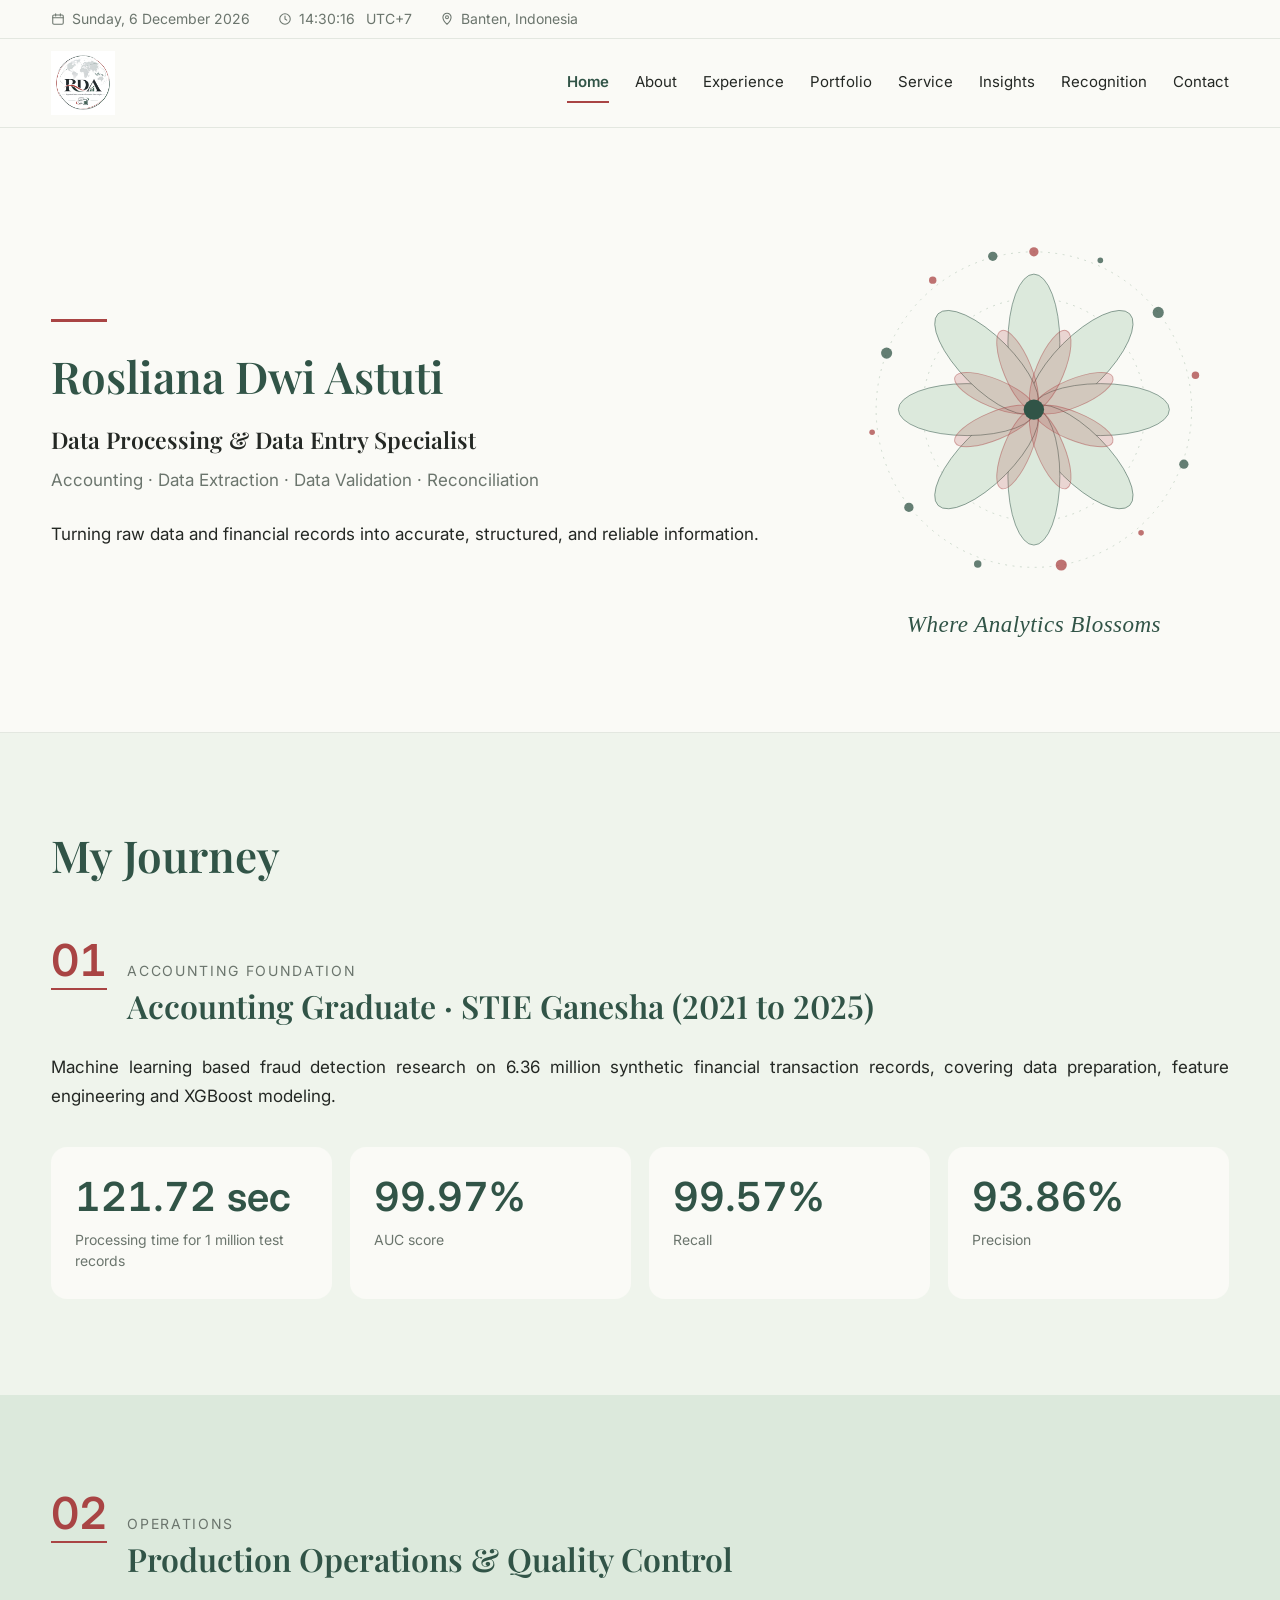
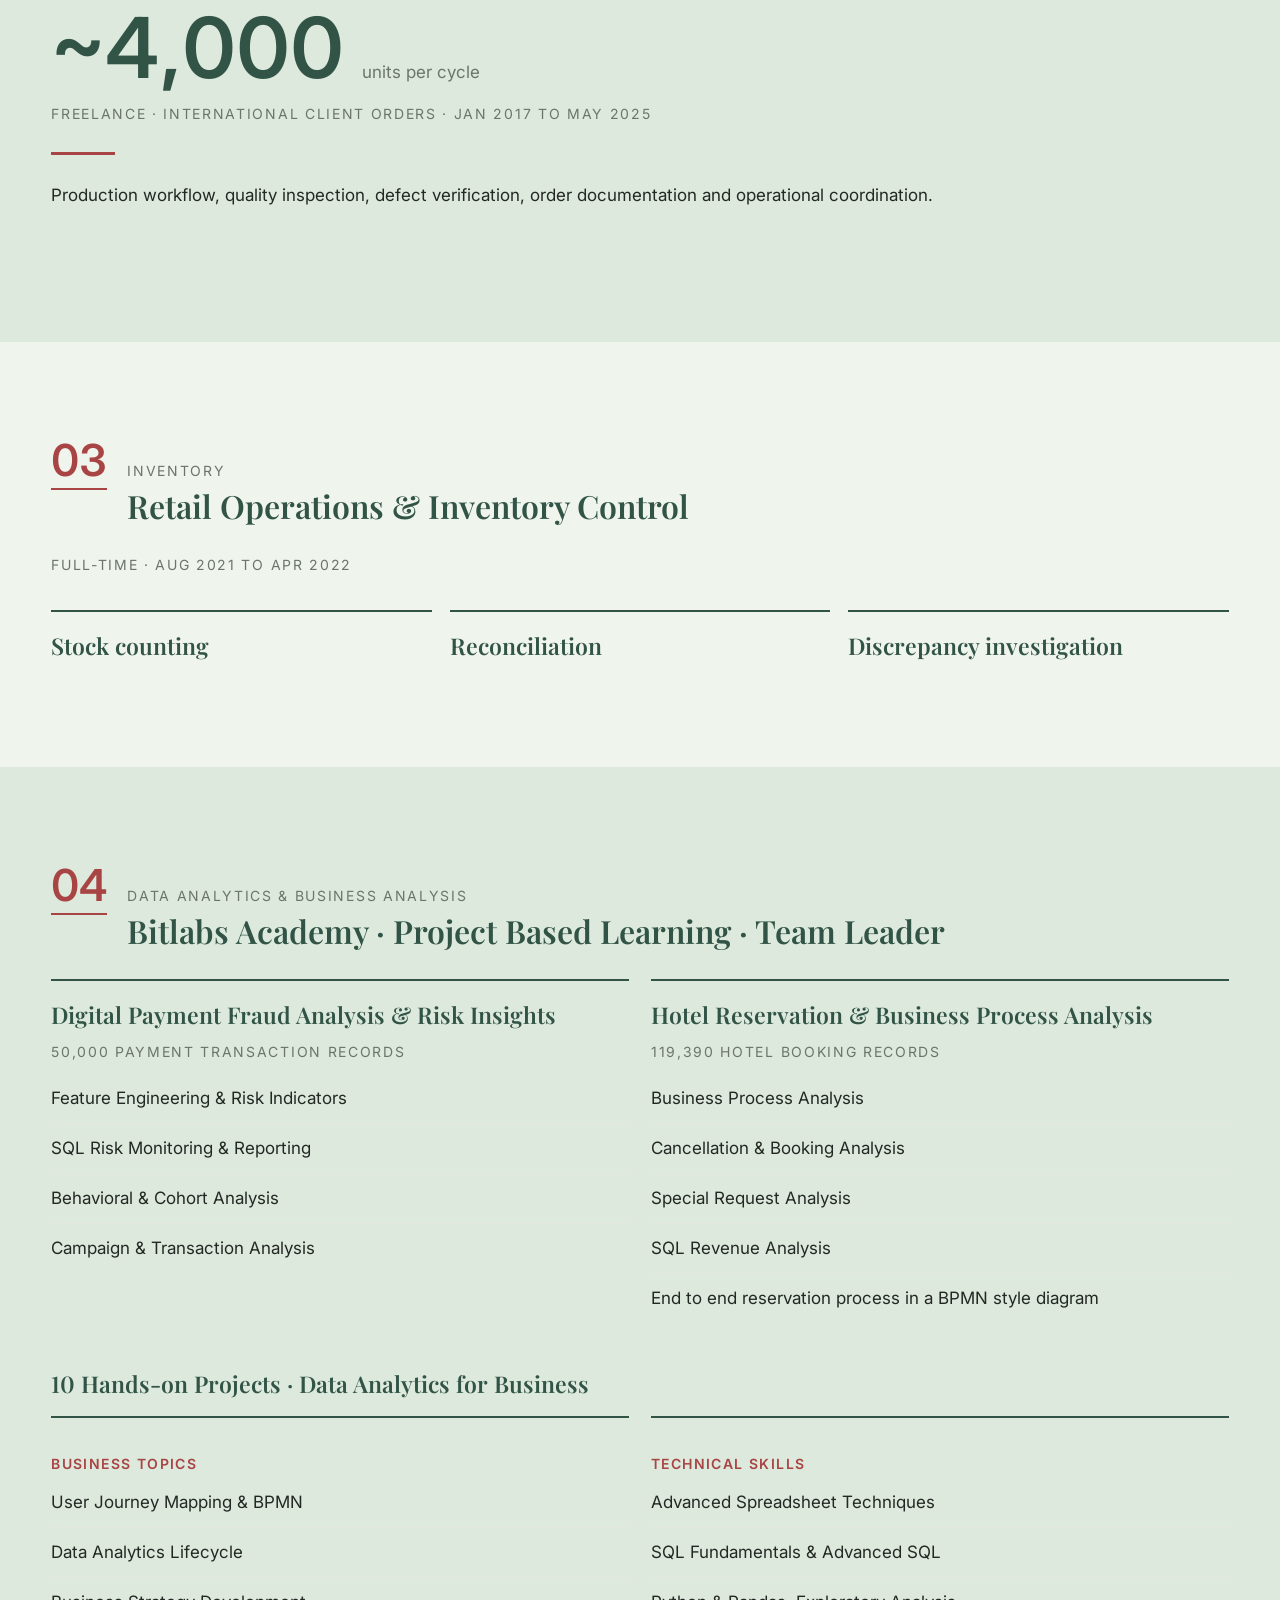
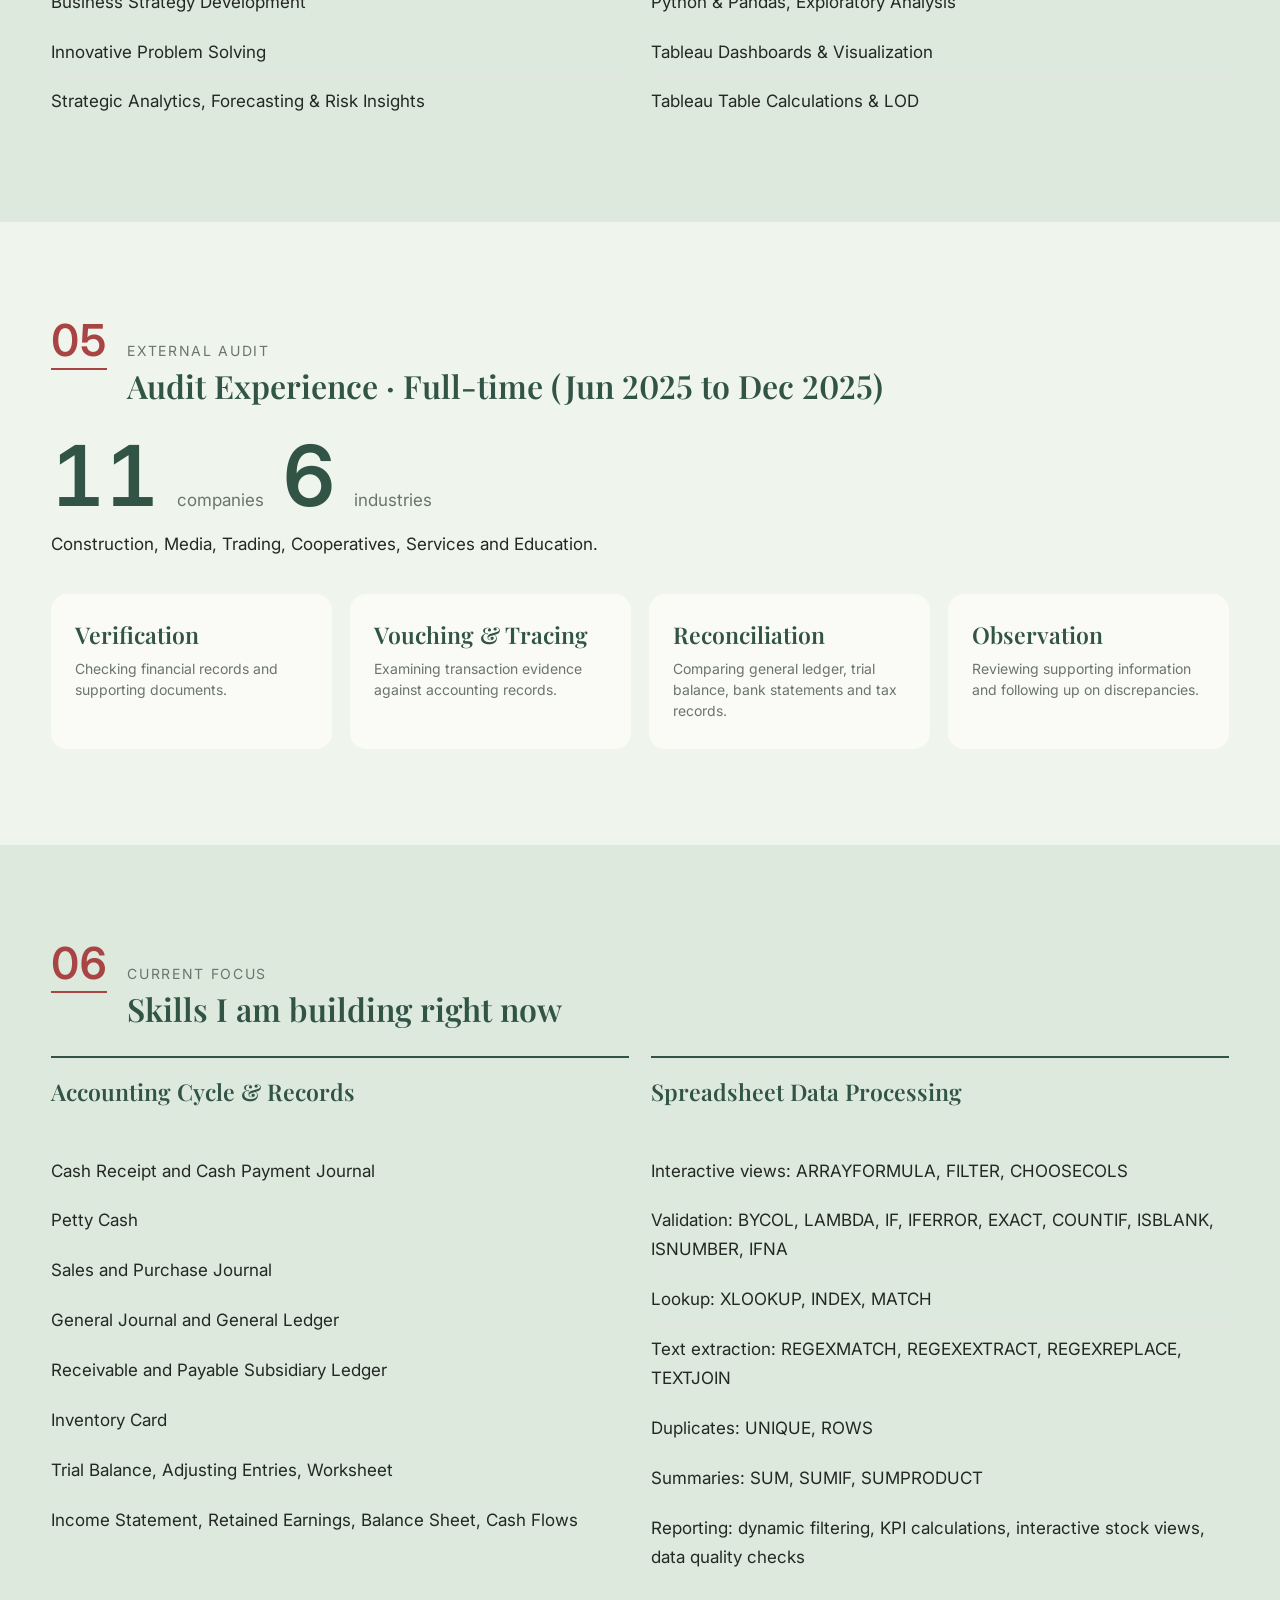
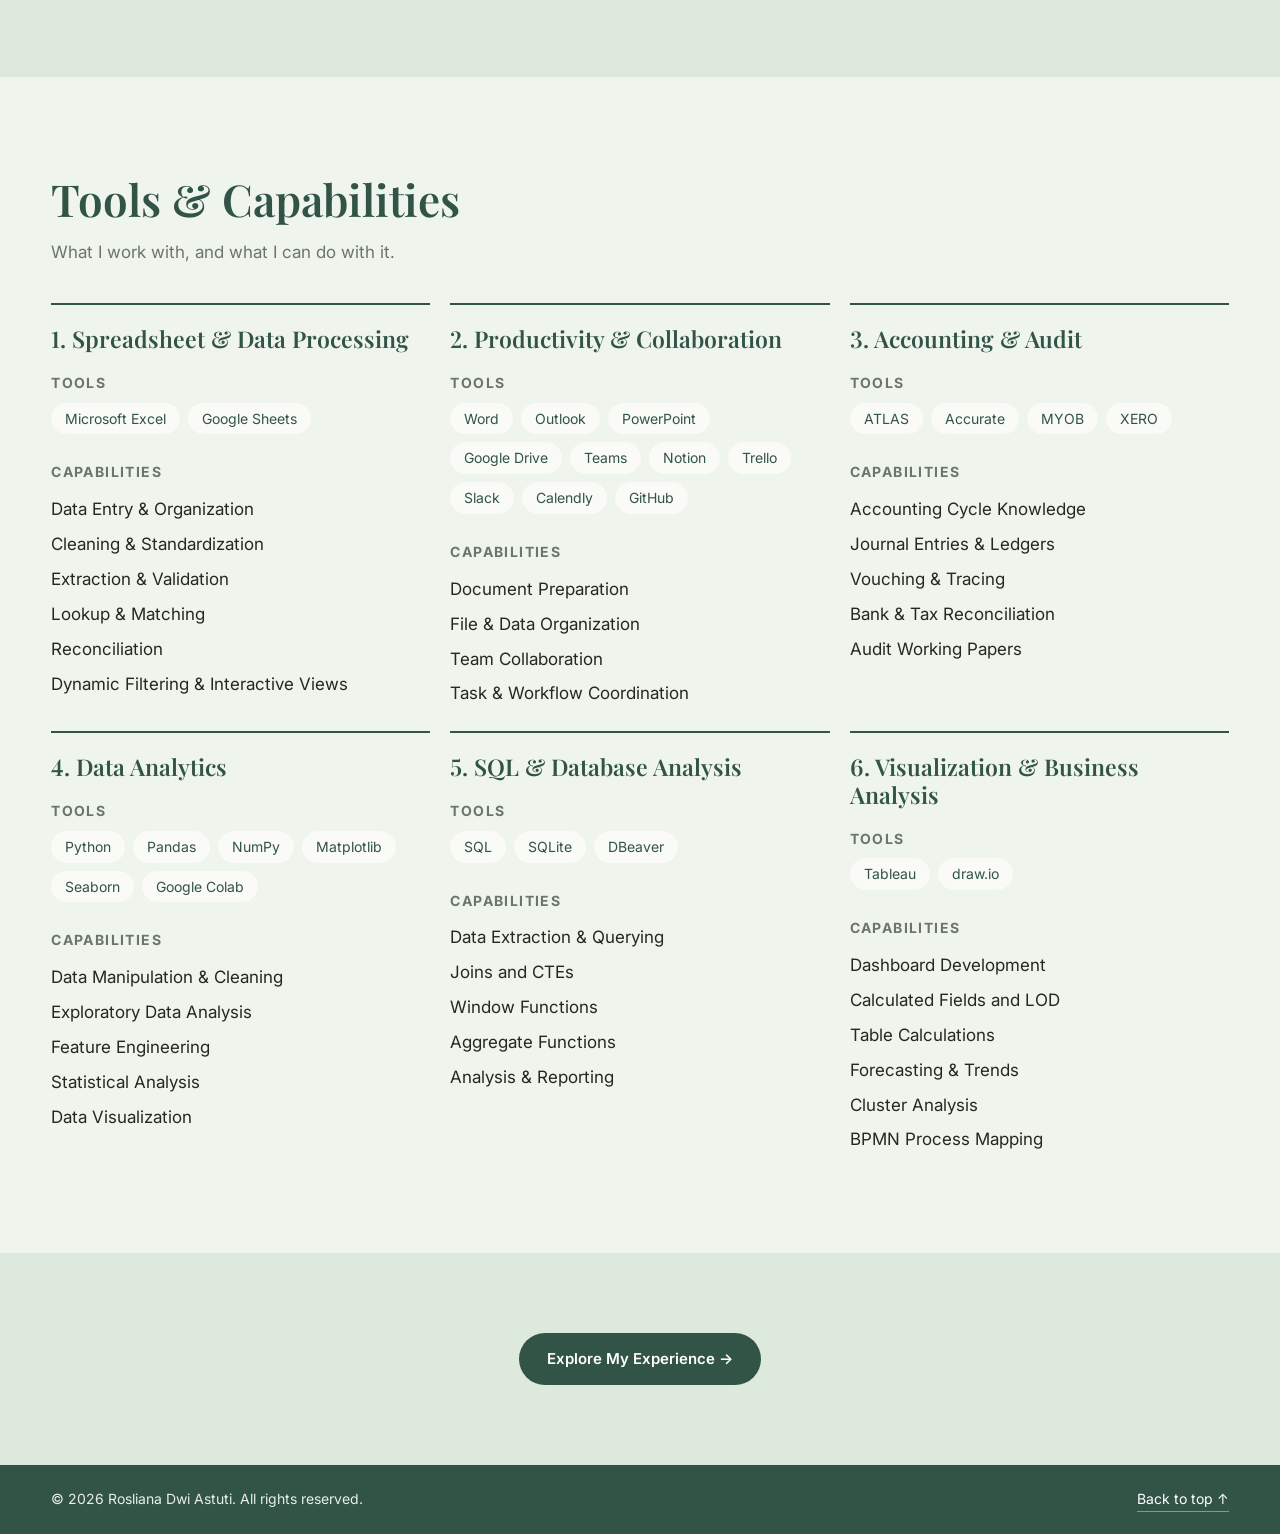
==== commit 28def6a0: "Update index.html" ====
--- a/index.html
+++ b/index.html
@@ -6,12 +6,12 @@
 <link href="https://fonts.googleapis.com/css2?family=Inter:wght@400;500;600&family=Playfair+Display:wght@500;600;700&display=swap" rel="stylesheet">
 <link rel="stylesheet" href="style.css"></head>
 <body data-page="home" data-cta="Explore My Experience →" data-href="experience.html">
-<header class="hero"><div class="wrap">
+<header class="hero"><div class="wrap hero-grid"><div class="hero-text">
 <h1>Rosliana Dwi Astuti</h1>
 <p class="role">Data Processing &amp; Data Entry Specialist</p>
 <p class="fields">Accounting · Data Extraction · Data Validation · Reconciliation</p>
-<p class="tag">Turning raw data and financial records into accurate, structured, and reliable information.</p>
-</div></header>
+<p class="tag">Turning raw data and financial records into accurate, structured, and reliable information.</p></div>
+<figure class="blossom" aria-hidden="false"><svg viewBox="0 0 420 400" role="img" aria-label="Abstract petals and data points representing Where Analytics Blossoms" xmlns="http://www.w3.org/2000/svg"><circle cx="210" cy="200" r="70" fill="none" stroke="#c9d6c9" stroke-width="1" stroke-dasharray="2 6"/><circle cx="210" cy="200" r="120" fill="none" stroke="#c9d6c9" stroke-width="1" stroke-dasharray="2 6"/><circle cx="210" cy="200" r="170" fill="none" stroke="#c9d6c9" stroke-width="1" stroke-dasharray="2 6"/><ellipse cx="210" cy="200" rx="28" ry="74" transform="rotate(0 210 200) translate(0 -72)" fill="#DCE9DC" stroke="#315447" stroke-opacity=".55" stroke-width="1"/><ellipse cx="210" cy="200" rx="28" ry="74" transform="rotate(45 210 200) translate(0 -72)" fill="#DCE9DC" stroke="#315447" stroke-opacity=".55" stroke-width="1"/><ellipse cx="210" cy="200" rx="28" ry="74" transform="rotate(90 210 200) translate(0 -72)" fill="#DCE9DC" stroke="#315447" stroke-opacity=".55" stroke-width="1"/><ellipse cx="210" cy="200" rx="28" ry="74" transform="rotate(135 210 200) translate(0 -72)" fill="#DCE9DC" stroke="#315447" stroke-opacity=".55" stroke-width="1"/><ellipse cx="210" cy="200" rx="28" ry="74" transform="rotate(180 210 200) translate(0 -72)" fill="#DCE9DC" stroke="#315447" stroke-opacity=".55" stroke-width="1"/><ellipse cx="210" cy="200" rx="28" ry="74" transform="rotate(225 210 200) translate(0 -72)" fill="#DCE9DC" stroke="#315447" stroke-opacity=".55" stroke-width="1"/><ellipse cx="210" cy="200" rx="28" ry="74" transform="rotate(270 210 200) translate(0 -72)" fill="#DCE9DC" stroke="#315447" stroke-opacity=".55" stroke-width="1"/><ellipse cx="210" cy="200" rx="28" ry="74" transform="rotate(315 210 200) translate(0 -72)" fill="#DCE9DC" stroke="#315447" stroke-opacity=".55" stroke-width="1"/><ellipse cx="210" cy="200" rx="15" ry="46" transform="rotate(22.5 210 200) translate(0 -46)" fill="#A94444" fill-opacity=".2" stroke="#A94444" stroke-opacity=".45" stroke-width="1"/><ellipse cx="210" cy="200" rx="15" ry="46" transform="rotate(67.5 210 200) translate(0 -46)" fill="#A94444" fill-opacity=".2" stroke="#A94444" stroke-opacity=".45" stroke-width="1"/><ellipse cx="210" cy="200" rx="15" ry="46" transform="rotate(112.5 210 200) translate(0 -46)" fill="#A94444" fill-opacity=".2" stroke="#A94444" stroke-opacity=".45" stroke-width="1"/><ellipse cx="210" cy="200" rx="15" ry="46" transform="rotate(157.5 210 200) translate(0 -46)" fill="#A94444" fill-opacity=".2" stroke="#A94444" stroke-opacity=".45" stroke-width="1"/><ellipse cx="210" cy="200" rx="15" ry="46" transform="rotate(202.5 210 200) translate(0 -46)" fill="#A94444" fill-opacity=".2" stroke="#A94444" stroke-opacity=".45" stroke-width="1"/><ellipse cx="210" cy="200" rx="15" ry="46" transform="rotate(247.5 210 200) translate(0 -46)" fill="#A94444" fill-opacity=".2" stroke="#A94444" stroke-opacity=".45" stroke-width="1"/><ellipse cx="210" cy="200" rx="15" ry="46" transform="rotate(292.5 210 200) translate(0 -46)" fill="#A94444" fill-opacity=".2" stroke="#A94444" stroke-opacity=".45" stroke-width="1"/><ellipse cx="210" cy="200" rx="15" ry="46" transform="rotate(337.5 210 200) translate(0 -46)" fill="#A94444" fill-opacity=".2" stroke="#A94444" stroke-opacity=".45" stroke-width="1"/><circle cx="210" cy="200" r="11" fill="#315447"/><circle cx="210.0" cy="30.0" r="5" fill="#A94444" fill-opacity=".75"/><circle cx="281.6" cy="39.2" r="3" fill="#315447" fill-opacity=".75"/><circle cx="344.0" cy="95.3" r="6" fill="#315447" fill-opacity=".75"/><circle cx="384.1" cy="163.0" r="4" fill="#A94444" fill-opacity=".75"/><circle cx="371.6" cy="258.8" r="5" fill="#315447" fill-opacity=".75"/><circle cx="325.5" cy="332.8" r="3" fill="#A94444" fill-opacity=".75"/><circle cx="239.5" cy="367.4" r="6" fill="#A94444" fill-opacity=".75"/><circle cx="149.5" cy="366.3" r="4" fill="#315447" fill-opacity=".75"/><circle cx="75.3" cy="305.3" r="5" fill="#315447" fill-opacity=".75"/><circle cx="35.7" cy="224.5" r="3" fill="#A94444" fill-opacity=".75"/><circle cx="51.3" cy="139.1" r="6" fill="#315447" fill-opacity=".75"/><circle cx="101.0" cy="60.5" r="4" fill="#A94444" fill-opacity=".75"/><circle cx="165.7" cy="34.8" r="5" fill="#315447" fill-opacity=".75"/></svg><figcaption>Where Analytics Blossoms</figcaption></figure></div></header>
 <main>
 <section class="panel s-mint" id="journey"><div class="wrap"><h1 style="margin-bottom:56px">My Journey</h1>
 <div class="head"><span class="num">01</span><div><div class="kicker">Accounting foundation</div><h2>Accounting Graduate · STIE Ganesha (2021 to 2025)</h2></div></div>
--- a/style.css
+++ b/style.css
@@ -1,4 +1,4 @@
-:root{--fs-title:clamp(32px,3.6vw,44px);--fs-section:clamp(28px,2.5vw,32px);--fs-sub:clamp(20px,1.8vw,24px);--fs-body:17px;--fs-label:14px;--fs-nav:15px;--fs-stat:clamp(30px,3.2vw,40px);--sage:#DCE9DC;--mint:#EFF4EC;--off:#FAFAF6;--ink:#242824;--red:#A94444;--green:#315447;--muted:#6b756d;--r:16px}
+:root{--nav-h:88px;--fs-title:clamp(32px,3.6vw,44px);--fs-section:clamp(28px,2.5vw,32px);--fs-sub:clamp(20px,1.8vw,24px);--fs-body:17px;--fs-label:14px;--fs-nav:15px;--fs-stat:clamp(30px,3.2vw,40px);--sage:#DCE9DC;--mint:#EFF4EC;--off:#FAFAF6;--ink:#242824;--red:#A94444;--green:#315447;--muted:#6b756d;--r:16px}
 *{box-sizing:border-box;margin:0;padding:0}
 html{scroll-behavior:smooth}
 body{background:var(--off);color:var(--ink);font:var(--fs-body)/1.7 Inter,system-ui,-apple-system,"Segoe UI",sans-serif}
@@ -7,15 +7,15 @@
 p,li,td{overflow-wrap:break-word}
 a{color:inherit;text-decoration:none}
 ul{list-style:none}
-.wrap{max-width:1200px;margin:0 auto;padding:0 clamp(20px,4.5vw,56px)}
+.wrap{width:min(92%,1440px);margin:0 auto}
 .topbar{border-bottom:1px solid #e3e7e0;font-size:var(--fs-label);color:var(--muted)}
-.topbar .wrap{display:flex;gap:28px;align-items:center;padding-top:7px;padding-bottom:7px;white-space:nowrap;overflow-x:auto}
+.topbar .wrap{display:flex;gap:4px 28px;align-items:center;padding-top:7px;padding-bottom:7px;flex-wrap:wrap}
 .topbar span{display:inline-flex;align-items:center;gap:7px}
 .topbar svg{width:14px;height:14px;stroke:var(--muted);fill:none;stroke-width:1.8;stroke-linecap:round;stroke-linejoin:round}
 nav.main{position:sticky;top:0;z-index:20;background:rgba(250,250,246,.94);backdrop-filter:blur(8px);border-bottom:1px solid #e3e7e0}
-nav.main .wrap{display:flex;align-items:center;justify-content:space-between;height:68px}
+nav.main .wrap{display:flex;align-items:center;justify-content:space-between;height:var(--nav-h)}
 .brand{display:flex;align-items:center;gap:10px;font-family:"Playfair Display",Georgia,serif;font-weight:700;color:var(--green);font-size:20px;letter-spacing:.04em}
-.brand img{width:44px;height:44px;border-radius:50%;object-fit:cover}
+.brand img{width:64px;height:64px;object-fit:contain;display:block;image-rendering:auto}
 .links{display:flex;gap:26px;font-size:var(--fs-nav)}
 .links a{padding:6px 0;border-bottom:2px solid transparent;transition:.2s}
 .links a:hover{color:var(--green)}
@@ -63,18 +63,256 @@
 .tools{display:grid;grid-template-columns:repeat(3,1fr);gap:20px}
 .tools h4{font-size:var(--fs-label);letter-spacing:.1em;text-transform:uppercase;color:var(--muted);margin:18px 0 8px}
 .tools li{padding:3px 0}
-footer{background:var(--green);color:#e8efe8;padding:64px 0 28px;text-align:center}
-footer .btn{background:var(--off);color:var(--green)}
-footer .btn:hover{background:var(--red);color:#fff}
-footer p{margin-top:40px;font-size:var(--fs-label);opacity:.8}
 @media(max-width:1024px){.stats{grid-template-columns:repeat(2,1fr)}.tools,.three{grid-template-columns:1fr 1fr}.links{gap:16px;font-size:14px}}
 @media(max-width:860px){.burger{display:block}
-.links{position:absolute;left:0;right:0;top:68px;flex-direction:column;gap:0;background:var(--off);border-bottom:1px solid #e3e7e0;max-height:0;overflow:hidden;transition:max-height .3s}
+.links{position:absolute;left:0;right:0;top:var(--nav-h);flex-direction:column;gap:0;background:var(--off);border-bottom:1px solid #e3e7e0;max-height:0;overflow:hidden;transition:max-height .3s}
 .links.open{max-height:80vh;overflow:auto}
 .links a{padding:15px 24px;border-bottom:1px solid #eef1ec;font-size:16px}
 .links a.active{border-color:#eef1ec;border-left:3px solid var(--red)}
 
 .hero{padding:56px 0 64px}
 section.panel{padding:64px 0}.two,.three,.tools{grid-template-columns:1fr}.stats{grid-template-columns:1fr 1fr}
-.topbar .wrap{gap:18px}}
+.topbar .wrap{gap:4px 18px}}
 @media(max-width:420px){.stats{grid-template-columns:1fr}.btn{width:100%;text-align:center}}
+
+.prose h1,.prose h2{margin-bottom:12px}
+.prose p{margin-bottom:18px}
+.role-line{font-family:"Playfair Display",Georgia,serif;font-size:var(--fs-sub);color:var(--ink);font-weight:600;margin-bottom:28px!important}
+.timeline{display:flex;flex-direction:column}
+.tl-item{display:grid;grid-template-columns:200px 1fr;gap:0}
+.tl-side{padding-right:32px;text-align:right}
+.tl-side .num{display:inline-block;margin-bottom:10px}
+.tl-per{font-size:var(--fs-label);color:var(--muted)}
+.tl-main{position:relative;border-left:2px solid #c9d6c9;padding:0 0 72px 40px}
+.tl-item:last-child .tl-main{padding-bottom:0}
+.tl-main:before{content:"";position:absolute;left:-8px;top:8px;width:14px;height:14px;border-radius:50%;background:var(--red);border:3px solid var(--off)}
+.tl-main h3{margin-bottom:6px}
+.tl-org{color:var(--muted);font-size:var(--fs-label);margin-bottom:20px!important}
+.tl-main p{margin-bottom:16px}
+.tl-tags{font-size:var(--fs-label);color:var(--green);font-weight:600;letter-spacing:.04em;margin-top:22px}
+.more{display:inline-block;color:var(--red);font-weight:600;font-size:var(--fs-nav);border-bottom:1.5px solid transparent}
+.more:hover{border-color:var(--red)}
+.flow{display:flex;flex-wrap:wrap;gap:6px 0;margin:28px 0 32px!important;font-family:"Playfair Display",Georgia,serif;font-size:var(--fs-section);line-height:1.35;color:var(--green)}
+.flow span:not(:last-child):after{content:"→";color:var(--red);margin:0 14px}
+@media(max-width:860px){.tl-item{grid-template-columns:1fr}
+.tl-side{text-align:left;padding:0 0 12px 42px;display:flex;align-items:baseline;gap:14px;flex-wrap:wrap}
+.tl-side .num{font-size:32px;margin:0}
+.tl-main{margin-left:5px;padding-left:36px}
+.tl-main:before{left:-8px}
+.flow span:not(:last-child):after{margin:0 10px}}
+
+/* Global text alignment and responsive width */
+.intro,.prose p,.tl-main p,.card p{text-align:justify;hyphens:none;-webkit-hyphens:none}
+.prose .role-line,.tl-main .tl-org,.tl-main .tl-tags,.prose .flow{text-align:left;hyphens:none}
+.page-sub,.hero p,.kicker,.stat small{text-align:left}
+@media(max-width:860px){.wrap{width:100%;padding:0 22px}}
+@media(max-width:600px){.intro,.prose p,.tl-main p,.card p{text-align:left}}
+
+[hidden]{display:none!important}
+.closing{background:var(--sage);padding:80px 0;text-align:center}
+.fbar{background:var(--green);color:#e8efe8;font-size:var(--fs-label);padding:22px 0}
+.fbar .wrap{display:flex;flex-wrap:wrap;justify-content:space-between;align-items:center;gap:10px 24px}
+.fbar a{color:#fff;border-bottom:1px solid rgba(255,255,255,.4)}
+.fbar a:hover{border-color:#fff}
+.readable{max-width:none}
+.prose-block p{margin-bottom:20px;text-align:justify;hyphens:none}
+.note{font-size:var(--fs-label)!important;line-height:1.7;color:var(--muted);background:rgba(255,255,255,.6);border-left:3px solid var(--green);padding:14px 18px;border-radius:0 10px 10px 0;text-align:left!important;hyphens:none!important}
+.statrow{display:flex;flex-wrap:wrap;gap:20px;margin:36px 0 40px}
+.statbox{background:var(--off);border-radius:var(--r);padding:24px 32px;min-width:240px;display:flex;flex-direction:column;gap:6px}
+.snum{display:block;font-family:"Playfair Display",Georgia,serif;font-size:var(--fs-stat);line-height:1.1;color:var(--green);font-weight:600}
+.slab{display:block;font-size:var(--fs-label);color:var(--muted);letter-spacing:.02em}
+.seg{display:inline-flex;flex-wrap:wrap;gap:6px;padding:6px;background:var(--off);border:1px solid #cfd8cf;border-radius:999px}
+.seg button,.chip{font:inherit;font-size:var(--fs-nav);cursor:pointer;color:var(--ink);transition:.2s;min-height:44px}
+.seg button{border:0;background:transparent;padding:10px 24px;border-radius:999px}
+.seg button:hover{background:var(--mint)}
+.seg button.on{background:var(--green);color:#fff}
+.fh{font-size:var(--fs-label);letter-spacing:.1em;text-transform:uppercase;color:var(--muted);font-family:Inter,system-ui,sans-serif;font-weight:600;margin:44px 0 14px}
+.chips{display:flex;flex-wrap:wrap;gap:12px}
+.chip{border:1.5px solid var(--green);background:var(--off);padding:8px 20px;border-radius:999px}
+.chip:hover{background:var(--mint)}
+.chip.on{background:var(--green);color:#fff}
+.showing{margin:22px 0 32px;font-size:var(--fs-label);color:var(--muted)}
+.xgrid{display:grid;gap:28px;align-items:stretch}
+.x3{grid-template-columns:repeat(3,minmax(0,1fr))}
+.xcard,.coll{background:var(--off);border:1px solid #d6dfd6;border-radius:var(--r);padding:30px;display:flex;flex-direction:column}
+.s-sage .xcard,.s-sage .coll{background:#fff}
+.xlab{font-size:var(--fs-label);font-weight:600;letter-spacing:.1em;text-transform:uppercase;color:var(--red);margin-bottom:8px}
+.xper{font-size:var(--fs-label);color:var(--muted);margin-bottom:14px}
+.xcard h3,.coll h3{margin-bottom:10px;line-height:1.25}
+.xorg{color:var(--muted);font-size:var(--fs-label);line-height:1.6;margin-bottom:20px}
+.xdesc{margin-bottom:18px;text-align:left;hyphens:none}
+.xsub{font-size:var(--fs-label);font-weight:600;letter-spacing:.08em;text-transform:uppercase;color:var(--muted);margin:4px 0 10px}
+.metrics{display:flex;flex-wrap:wrap;gap:14px 32px;margin:0 0 18px;padding:16px 0;border-top:1px solid #e3e7e0;border-bottom:1px solid #e3e7e0}
+.metric{display:flex;flex-direction:column;gap:2px}
+.mnum{font-family:"Playfair Display",Georgia,serif;font-size:var(--fs-stat);line-height:1.1;color:var(--green);font-weight:600}
+.mlab{font-size:var(--fs-label);color:var(--muted)}
+.mtxt{font-family:"Playfair Display",Georgia,serif;font-size:var(--fs-sub);color:var(--green);font-weight:600}
+.mnote{font-size:var(--fs-label);color:var(--muted);margin:-6px 0 18px;text-align:left!important}
+.tags{list-style:none;display:flex;flex-wrap:wrap;gap:8px;margin:0 0 22px}
+.tags li{font-size:var(--fs-label);line-height:1.4;color:var(--green);background:var(--mint);border-radius:999px;padding:5px 14px}
+.s-sage .tags li{background:var(--mint)}
+.steps{list-style:none;margin:0 0 18px}
+.steps li{font-size:var(--fs-label);line-height:1.55;padding:6px 0;border-top:1px solid #e3e7e0}
+.xlinks{margin-top:auto;padding-top:20px;display:flex;flex-direction:column;align-items:flex-start;gap:12px}
+.xlinks.row{flex-direction:row;flex-wrap:wrap;align-items:center;gap:12px 28px;padding-top:8px}
+.xsec{display:flex;flex-direction:column;gap:6px;align-items:flex-start}
+.ext{font-size:var(--fs-label);color:var(--muted);border-bottom:1px solid #b9c4b9;padding-bottom:1px}
+.ext:hover{color:var(--green);border-color:var(--green)}
+.xmore{margin-top:32px}
+.coll{margin-top:40px}
+.cdesc{margin-bottom:24px;text-align:left!important}
+.clist{list-style:none;display:grid;grid-template-columns:repeat(2,minmax(0,1fr));gap:0 48px;margin-bottom:24px}
+.clist li{display:grid;grid-template-columns:48px minmax(0,1fr);gap:14px;padding:16px 0;border-top:1px solid #e3e7e0;align-items:start}
+.cn{font-family:"Playfair Display",Georgia,serif;color:var(--red);font-weight:600;font-size:var(--fs-sub);line-height:1.2}
+.cb{display:flex;flex-direction:column;gap:4px}
+.ct{line-height:1.45}
+.cc{font-size:var(--fs-label);color:var(--muted)}
+@media(max-width:1180px){.x3{grid-template-columns:repeat(2,minmax(0,1fr))}}
+@media(max-width:860px){.x3{grid-template-columns:1fr}.clist{grid-template-columns:1fr}.statbox{flex:1 1 100%;min-width:0}
+.xcard,.coll{padding:24px}.seg{display:flex;border-radius:var(--r)}.seg button{flex:1 1 100%}.chips{gap:10px}}
+
+/* Portfolio */
+.cats{margin-top:40px}
+.catsec{margin-bottom:80px}
+.catsec:last-child{margin-bottom:0}
+.catsec h3,.wsec h3{margin-bottom:12px}
+.cdesc{margin-bottom:12px}
+.cfiles{display:flex;flex-wrap:wrap;gap:8px 24px;margin:0 0 20px}
+.acclist{border-bottom:1px solid #cfd8cf}
+.acc{border-top:1px solid #cfd8cf}
+.acc-h{width:100%;display:flex;justify-content:space-between;align-items:center;gap:24px;background:none;border:0;padding:20px 0;cursor:pointer;text-align:left;font:inherit;color:var(--ink);min-height:44px}
+.acc-h .t{font-size:18px;font-weight:600;line-height:1.4}
+.acc-h:hover .t{color:var(--green)}
+.acc-h:focus-visible,.chip:focus-visible,.seg button:focus-visible{outline:2px solid var(--green);outline-offset:3px}
+.pm{position:relative;flex:0 0 18px;height:18px}
+.pm:before,.pm:after{content:"";position:absolute;background:var(--red);left:0;top:8px;width:18px;height:2px;transition:transform .3s}
+.pm:after{transform:rotate(90deg)}
+.acc.open .pm:after{transform:rotate(0)}
+.acc-p{display:grid;grid-template-rows:0fr;transition:grid-template-rows .3s ease}
+.acc.open .acc-p{grid-template-rows:1fr}
+.acc-i{min-height:0;overflow:hidden;visibility:hidden;transition:visibility 0s .3s;padding-right:42px}
+.acc.open .acc-i{visibility:visible;transition-delay:0s}
+.acc-i p{margin-bottom:14px}
+.acc-i>p:last-child{margin-bottom:22px}
+.acc-tech{font-size:var(--fs-label);color:var(--green);font-weight:600;letter-spacing:.03em;text-align:left!important;hyphens:none!important}
+.acc-cats{font-size:var(--fs-label);color:var(--muted);text-align:left!important}
+.acc-link{text-align:left!important}
+.xref{margin-top:14px;font-size:var(--fs-label);color:var(--muted);text-align:left!important}
+.xref a{color:var(--green);border-bottom:1px solid #b9c4b9}
+.skills{margin-top:28px;padding-top:4px}
+.skl{font-size:var(--fs-label);font-weight:600;letter-spacing:.1em;text-transform:uppercase;color:var(--red);margin-bottom:6px!important}
+.skills p{margin-bottom:0;text-align:left}
+.wsec{margin-top:56px}
+.wsec:first-of-type{margin-top:40px}
+.wnum{font-family:"Playfair Display",Georgia,serif;font-size:var(--fs-sub);color:var(--red);font-weight:600;border-bottom:2px solid var(--red);display:inline-block;margin-bottom:12px}
+.entry{padding:22px 0;border-top:1px solid #cfd8cf}
+.entry h4{font-size:18px;font-weight:600;line-height:1.4;margin-bottom:10px;font-family:Inter,system-ui,sans-serif;color:var(--ink)}
+.entry p{margin-bottom:12px}
+.entry .cfiles{margin:4px 0 0}
+@media(max-width:860px){.acc-i{padding-right:0}.catsec{margin-bottom:56px}}
+@media(max-width:600px){.acc-i p,.entry p,.cdesc,.intro{text-align:left}}
+
+/* Service */
+.qs p{font-family:"Playfair Display",Georgia,serif;font-size:var(--fs-sub);line-height:1.5;color:var(--green);margin-bottom:20px;text-align:left!important;hyphens:none!important}
+.qs{margin:8px 0 36px}
+.sgrid{display:grid;grid-template-columns:repeat(2,minmax(0,1fr));gap:56px 72px;margin-top:40px}
+.sg .sn{font-family:"Playfair Display",Georgia,serif;font-size:var(--fs-sub);color:var(--red);font-weight:600;display:inline-block;border-bottom:2px solid var(--red);margin-bottom:12px}
+.sg h3{margin-bottom:10px}
+.sd{margin-bottom:14px;text-align:left}
+.sg .list{border-top:1px solid #cfd8cf}
+.sh{margin:44px 0 20px}
+.wf{list-style:none;display:grid;gap:28px 24px}
+.w5{grid-template-columns:repeat(5,minmax(0,1fr))}
+.w6{grid-template-columns:repeat(3,minmax(0,1fr))}
+.wf li{border-top:3px solid var(--green);padding-top:16px;display:flex;flex-direction:column;align-items:flex-start;gap:8px}
+.wn{font-family:"Playfair Display",Georgia,serif;font-size:var(--fs-sub);color:var(--red);font-weight:600;line-height:1}
+.wt{font-family:Inter,system-ui,sans-serif;font-size:18px;font-weight:600;line-height:1.4;color:var(--ink)}
+.wf p{font-size:var(--fs-label);line-height:1.65;color:var(--muted);text-align:left!important;margin:0}
+.wtag{font-size:var(--fs-label);font-weight:600;color:var(--red);border:1.5px solid var(--red);border-radius:999px;padding:3px 12px;line-height:1.4}
+.s-sage .wf li{border-top-color:var(--green)}
+.caps{list-style:none;display:grid;grid-template-columns:repeat(2,minmax(0,1fr));gap:0 56px}
+.caps li{padding:12px 0;border-top:1px solid #b9c9b9}
+.tl{font-size:var(--fs-label);font-weight:600;letter-spacing:.1em;text-transform:uppercase;color:var(--red);margin:28px 0 14px}
+.primary{display:grid;grid-template-columns:repeat(2,minmax(0,1fr));gap:24px}
+.ptool{background:var(--off);border:1px solid #d6dfd6;border-top:4px solid var(--green);border-radius:var(--r);padding:36px 32px;font-family:"Playfair Display",Georgia,serif;font-size:var(--fs-section);font-weight:600;color:var(--green);line-height:1.2}
+.fn{border-top:1px solid #cfd8cf}
+.fnr{display:grid;grid-template-columns:minmax(0,300px) minmax(0,1fr);gap:8px 32px;padding:16px 0;border-bottom:1px solid #cfd8cf}
+.fnr dt{font-weight:600}
+.fnr dd{color:var(--muted);line-height:1.7}
+.sec2{display:grid;grid-template-columns:repeat(2,minmax(0,1fr));gap:24px 56px;margin-top:20px}
+.sec2 p:not(.tl){color:var(--muted);text-align:left}
+.ctas{display:flex;flex-wrap:wrap;gap:14px;margin-top:32px;align-items:center}
+.ctas .btn.ghost{padding:11px 24px}
+@media(max-width:1180px){.w5{grid-template-columns:repeat(3,minmax(0,1fr))}}
+@media(max-width:860px){.sgrid,.caps,.primary,.sec2{grid-template-columns:1fr}.sgrid{gap:44px}.w5,.w6{grid-template-columns:1fr}
+.fnr{grid-template-columns:1fr}.ptool{padding:28px 24px}.ctas .btn{width:100%;text-align:center}}
+
+/* Insights, Recognition, Contact */
+.series-t{font-size:var(--fs-title);margin-bottom:8px}
+.series-s{font-family:"Playfair Display",Georgia,serif;font-size:var(--fs-sub);color:var(--red);margin-bottom:32px}
+.topics{display:grid;grid-template-columns:repeat(2,minmax(0,1fr));gap:40px 64px;margin-top:36px}
+.topic{border-top:2px solid var(--green);padding-top:20px}
+.topic h3{margin-bottom:10px}
+.rdesc{margin-bottom:28px}
+.rsub{margin:36px 0 4px;font-size:var(--fs-sub)}
+.rlist{list-style:none;border-bottom:1px solid #cfd8cf}
+.rrow{display:flex;justify-content:space-between;align-items:baseline;gap:12px 32px;padding:18px 0;border-top:1px solid #cfd8cf}
+.rt{font-size:18px;font-weight:600;line-height:1.45}
+.rl{flex:0 0 auto;font-size:var(--fs-label);color:var(--red);font-weight:600;border-bottom:1.5px solid transparent}
+.rl:hover{border-color:var(--red)}
+.clist2{list-style:none;margin-top:40px;border-bottom:1px solid #b9c9b9;max-width:760px}
+.crow{display:flex;align-items:center;gap:20px;padding:28px 4px;border-top:1px solid #b9c9b9;transition:.2s}
+.crow:hover{background:rgba(255,255,255,.55);padding-left:14px}
+.ci svg{width:26px;height:26px;stroke:var(--green);fill:none;stroke-width:1.6;stroke-linecap:round;stroke-linejoin:round;display:block}
+.cn2{display:flex;flex-direction:column;gap:2px;flex:1;min-width:0}
+.cl{font-family:"Playfair Display",Georgia,serif;font-size:var(--fs-section);color:var(--green);line-height:1.2;font-weight:600}
+.cs{font-size:var(--fs-label);color:var(--muted);overflow-wrap:anywhere}
+.ca{font-size:var(--fs-sub);color:var(--red)}
+@media(max-width:860px){.topics{grid-template-columns:1fr;gap:32px}.rrow{flex-direction:column;gap:6px}.crow{padding:22px 2px}}
+
+/* Refinement: numbers, text flow, header, hero art */
+body{font-variant-numeric:lining-nums;font-feature-settings:"lnum" 1;word-break:normal;overflow-wrap:normal}
+h1,h2,h3,h4{font-variant-numeric:lining-nums;font-feature-settings:"lnum" 1;hyphens:none}
+p,li,dd,dt{hyphens:none;-webkit-hyphens:none;overflow-wrap:break-word}
+.num,.snum,.stat b,.mnum,.wn,.cn,.sn,.wnum,.big b,.clist .n,.xnums b{font-family:Inter,system-ui,-apple-system,"Segoe UI",sans-serif!important;font-variant-numeric:lining-nums tabular-nums;font-feature-settings:"lnum" 1,"tnum" 1;font-weight:600;letter-spacing:0}
+.stat b.stat-t{font-family:"Playfair Display",Georgia,serif!important;font-variant-numeric:lining-nums;font-feature-settings:"lnum" 1}
+.brand-t{font-family:"Playfair Display",Georgia,serif}
+@media(max-width:860px){:root{--nav-h:76px}.brand img{width:56px;height:56px}}
+/* Home hero */
+.hero-grid{display:grid;grid-template-columns:minmax(0,1.3fr) minmax(0,.7fr);gap:clamp(32px,5vw,80px);align-items:center}
+.blossom{margin:0;display:flex;flex-direction:column;align-items:center;gap:10px}
+.blossom svg{width:100%;max-width:420px;height:auto;display:block}
+.blossom figcaption{font-family:"Playfair Display",Georgia,serif;font-style:italic;font-size:var(--fs-sub);color:var(--green);letter-spacing:.02em;text-align:center}
+@media(max-width:860px){.hero-grid{grid-template-columns:1fr;gap:28px}.blossom svg{max-width:300px}}
+/* Experience accordions */
+.xacc{border:1px solid #d6dfd6;border-radius:var(--r);background:var(--off);padding:0 28px;margin-bottom:24px}
+.xacc .acc-h{align-items:flex-start;padding:26px 0 18px}
+.xacc .hl{display:flex;flex-direction:column;gap:6px;min-width:0}
+.xacc .hl .xlab{margin:0}
+.xacc .hl .xper{margin:0}
+.xacc .hl .t{font-family:"Playfair Display",Georgia,serif;font-size:var(--fs-sub);font-weight:600;line-height:1.3;color:var(--green)}
+.xacc .hl .xorg{margin:0}
+.xacc .pm{margin-top:6px}
+.xsum{padding:0 0 22px;border-bottom:1px solid #e3e7e0}
+.xsum .metrics{border:0;padding:0 0 12px;margin:0}
+.xsum .tags{margin:0}
+.xsum .xsec{flex-direction:row;flex-wrap:wrap;gap:8px 24px;margin-top:16px}
+.xacc .acc-i{padding:8px 0 0}
+.xacc .acc-i>*:last-child{margin-bottom:28px}
+.dh{font-family:"Playfair Display",Georgia,serif;font-size:var(--fs-sub);color:var(--green);margin:28px 0 12px}
+.dh:first-child{margin-top:20px}
+.ds{font-family:Inter,system-ui,sans-serif;font-size:18px;font-weight:600;margin:20px 0 8px;color:var(--ink)}
+.det{margin:0 0 8px 22px}
+.det li{padding:3px 0;list-style:disc}
+.det li::marker{color:var(--red)}
+.ohead{font-weight:600;color:var(--green);margin-bottom:10px}
+.ind{margin:0 0 8px}
+.ind div{display:grid;grid-template-columns:minmax(0,180px) minmax(0,1fr);gap:4px 28px;padding:10px 0;border-top:1px solid #e3e7e0}
+.ind dt{font-weight:600}
+.dtl{font-size:var(--fs-label);font-weight:600;color:var(--green);letter-spacing:.03em}
+.xacc .acc-i p{text-align:justify}
+@media(max-width:860px){.xacc{padding:0 20px}.ind div{grid-template-columns:1fr}}
+@media(max-width:600px){.xacc .acc-i p{text-align:left}}
+/* Recognition rows without links */
+.rrow{padding:16px 0}
+.rgroup{margin:0 0 22px}
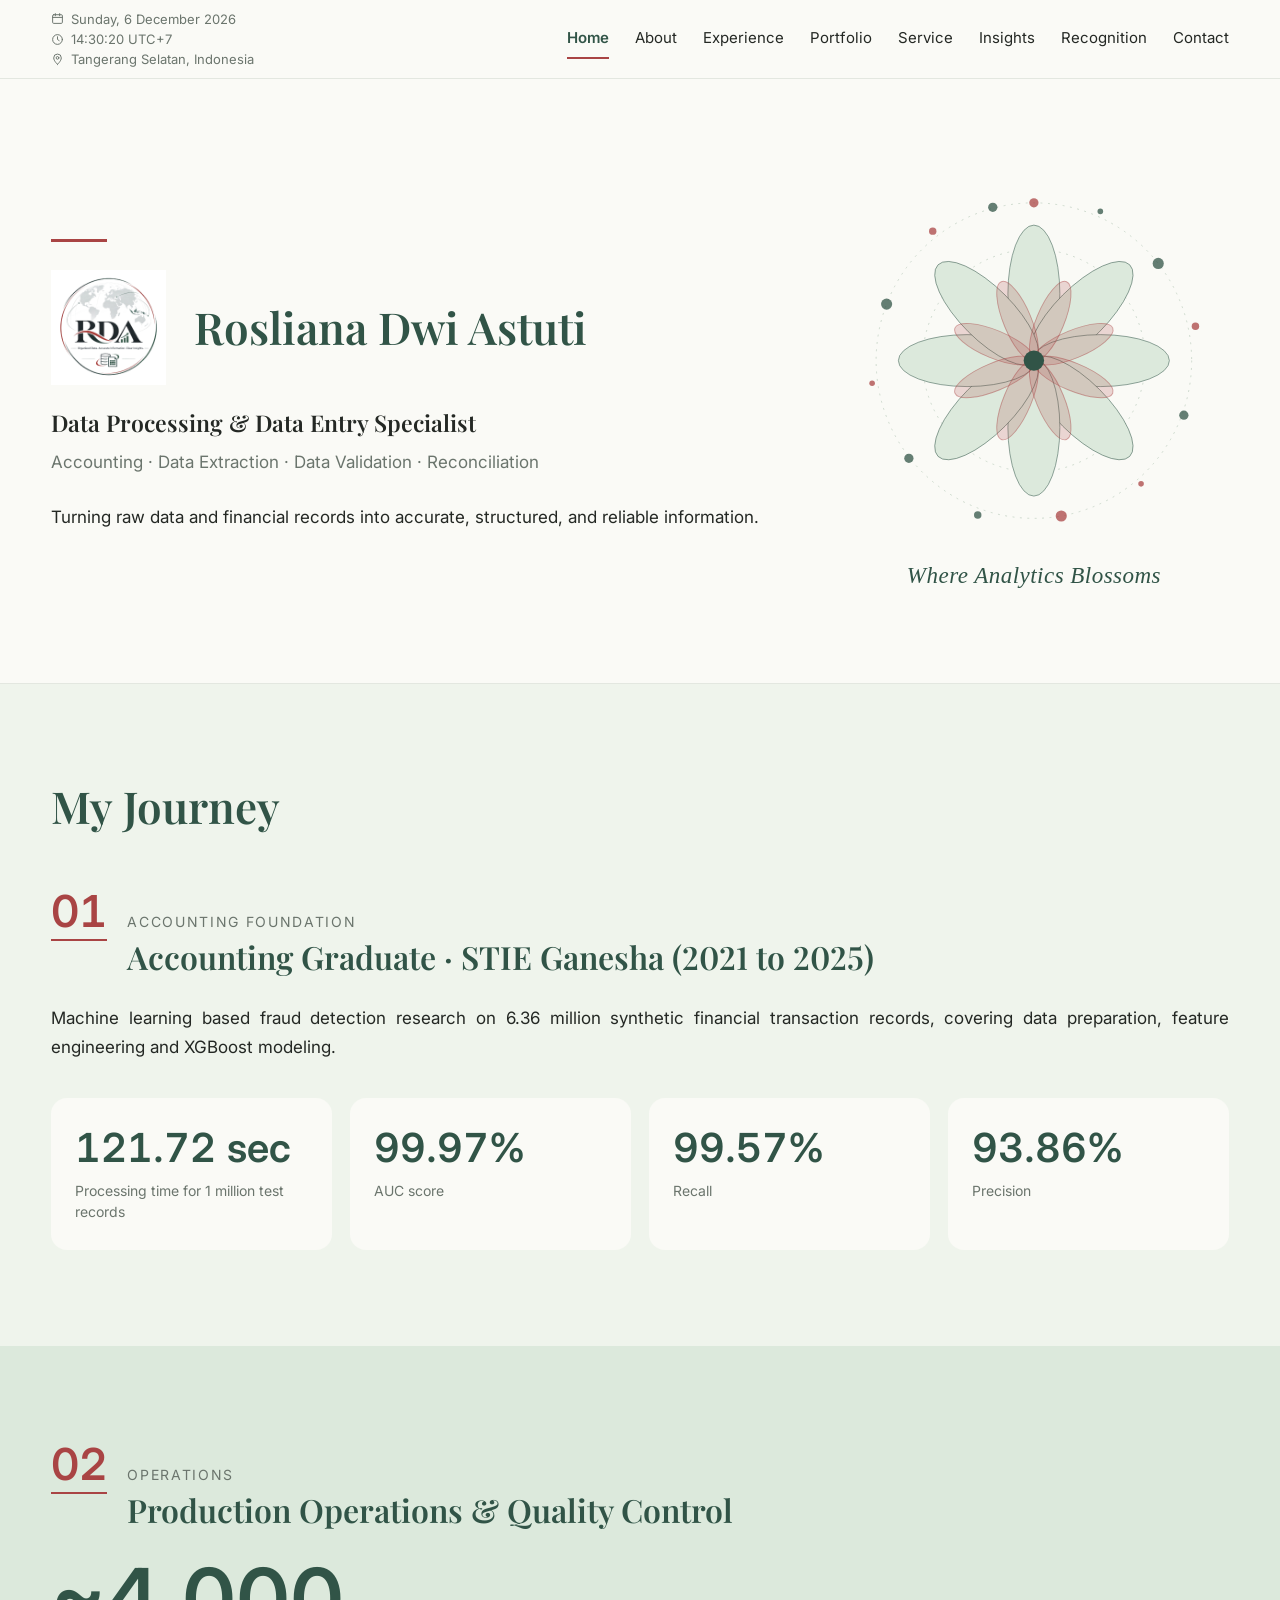
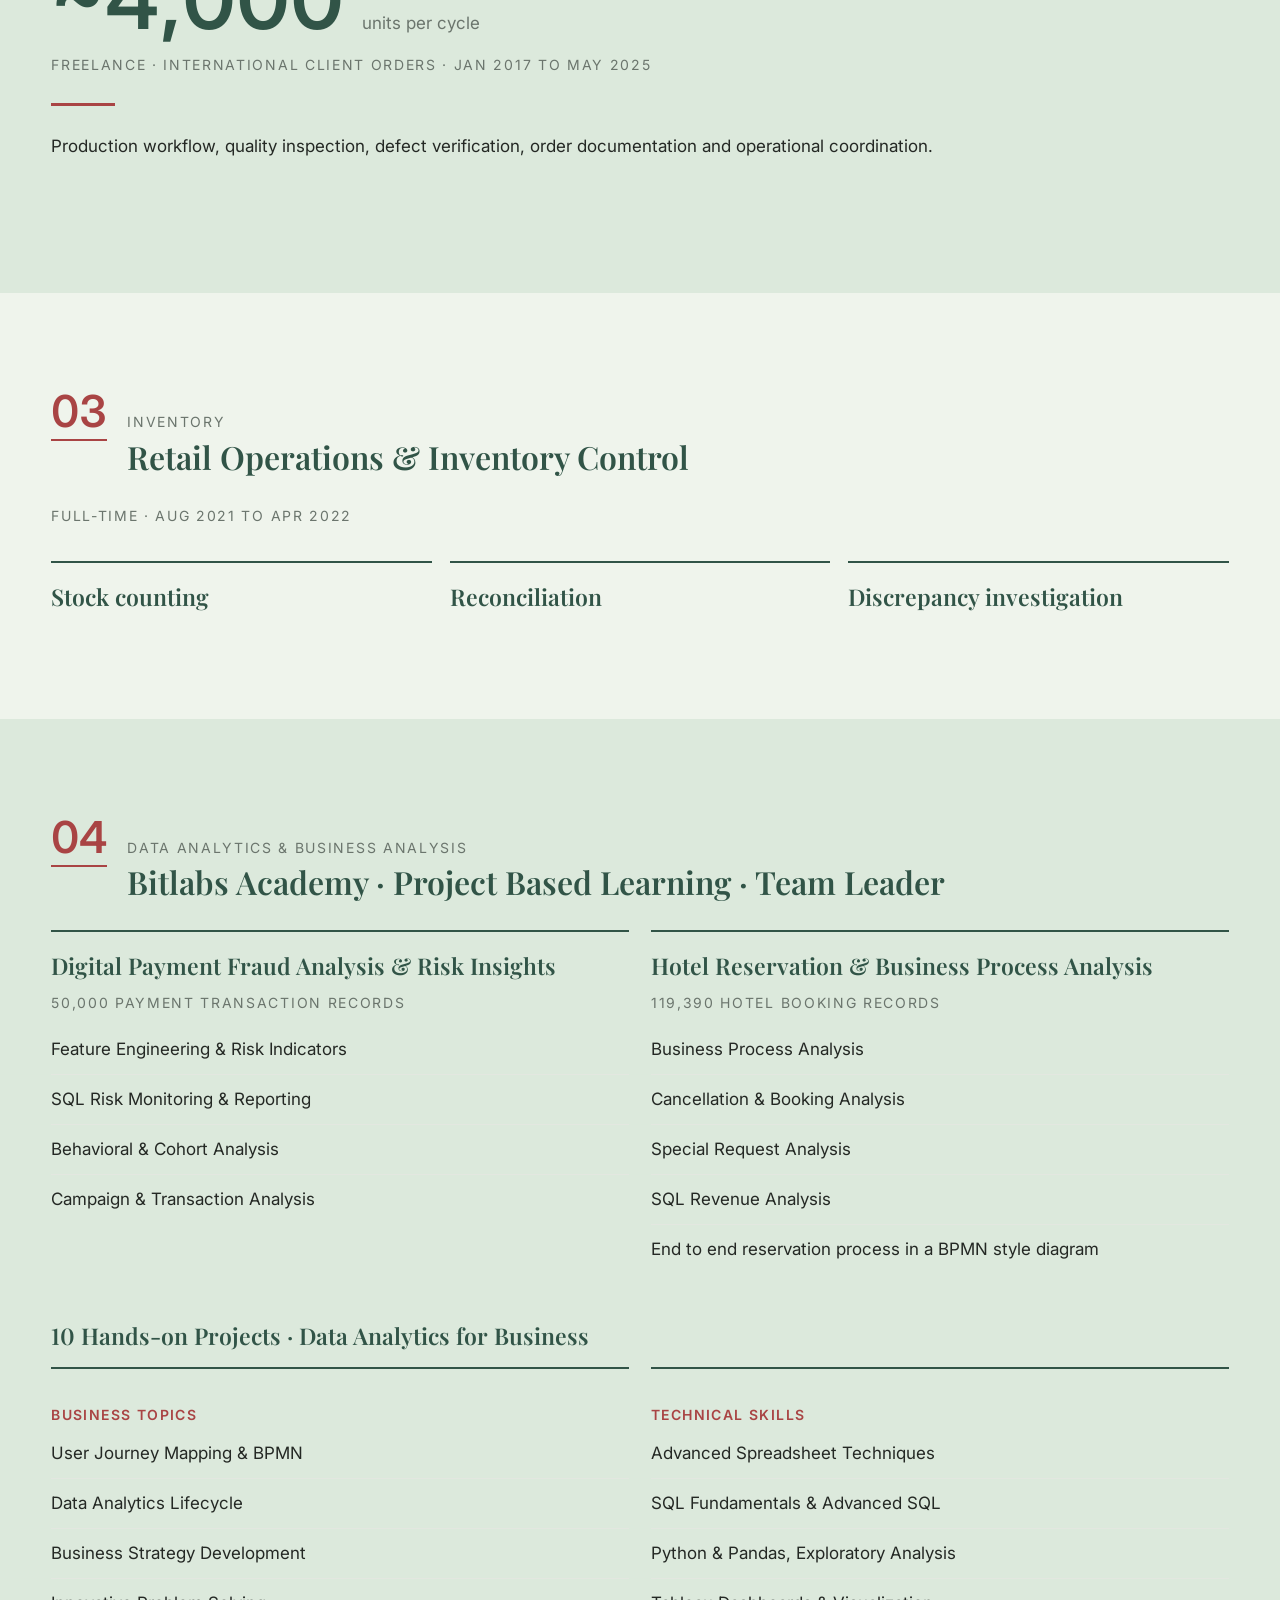
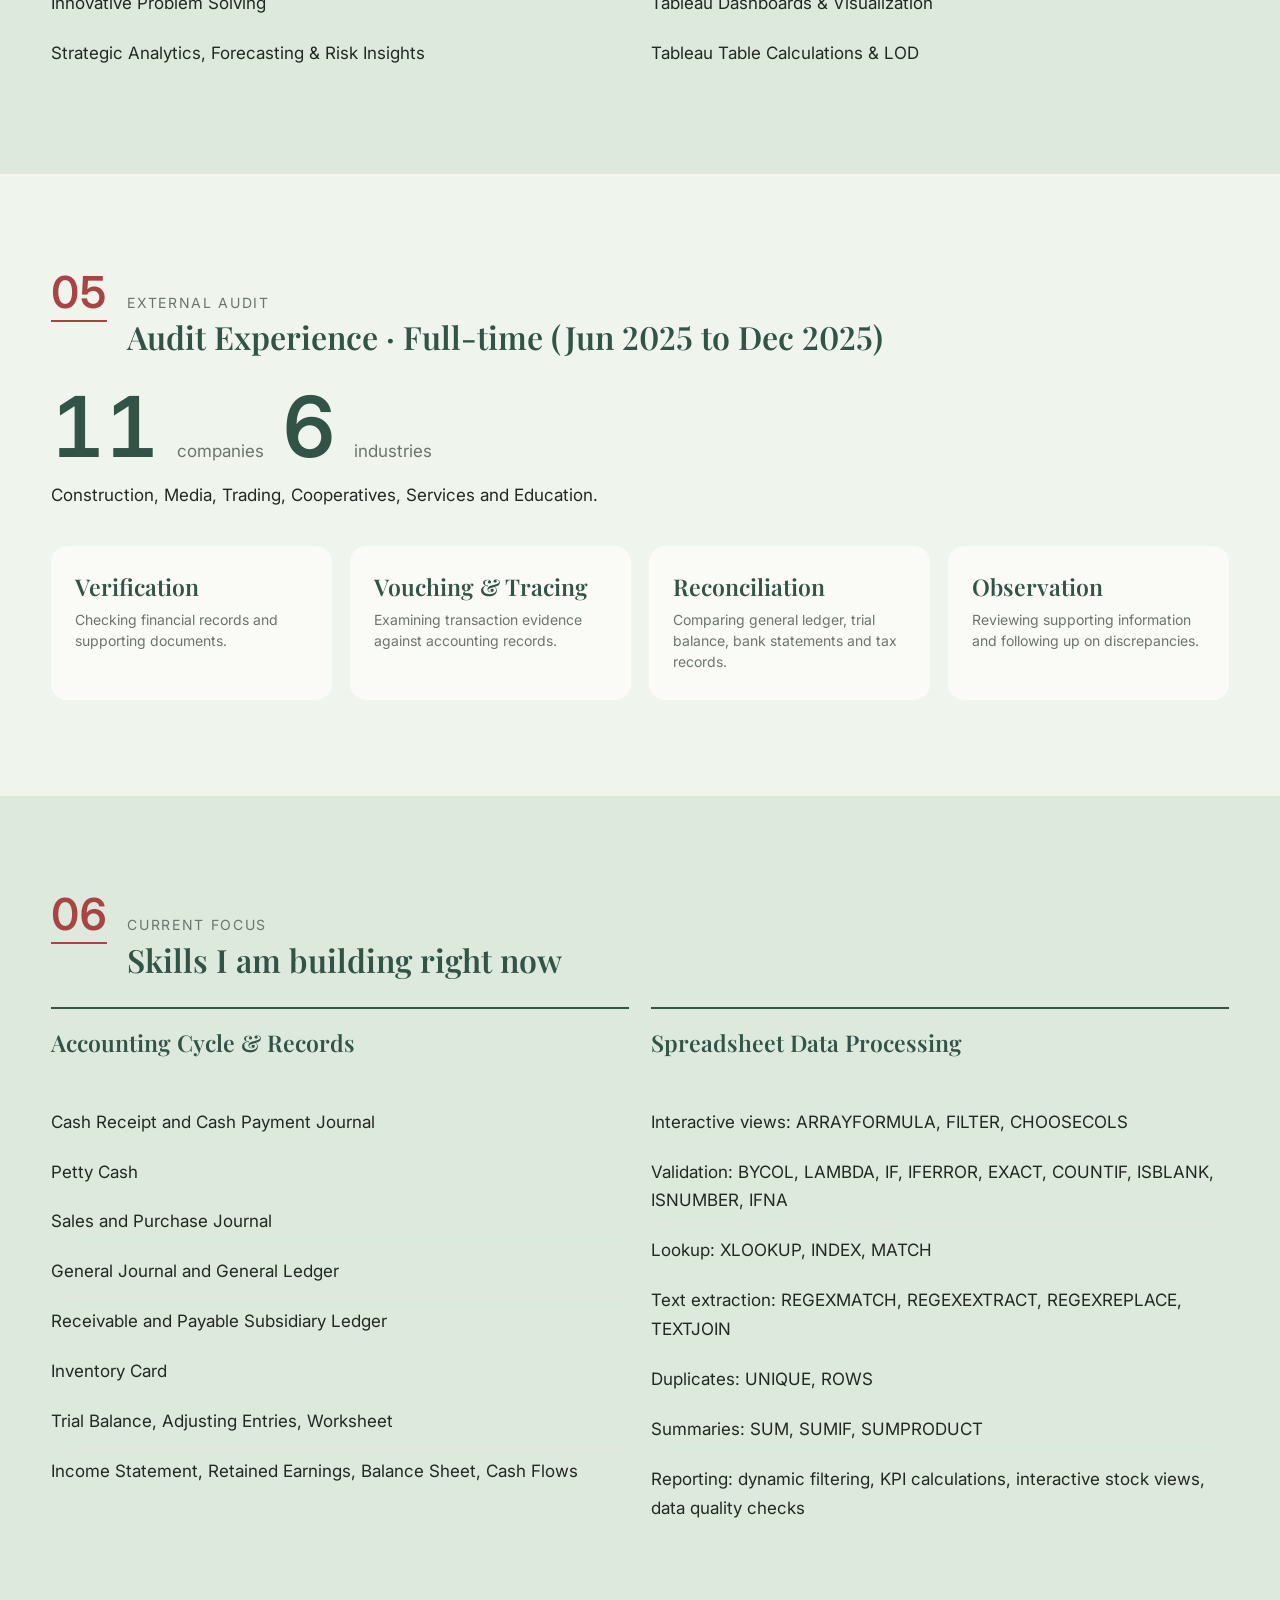
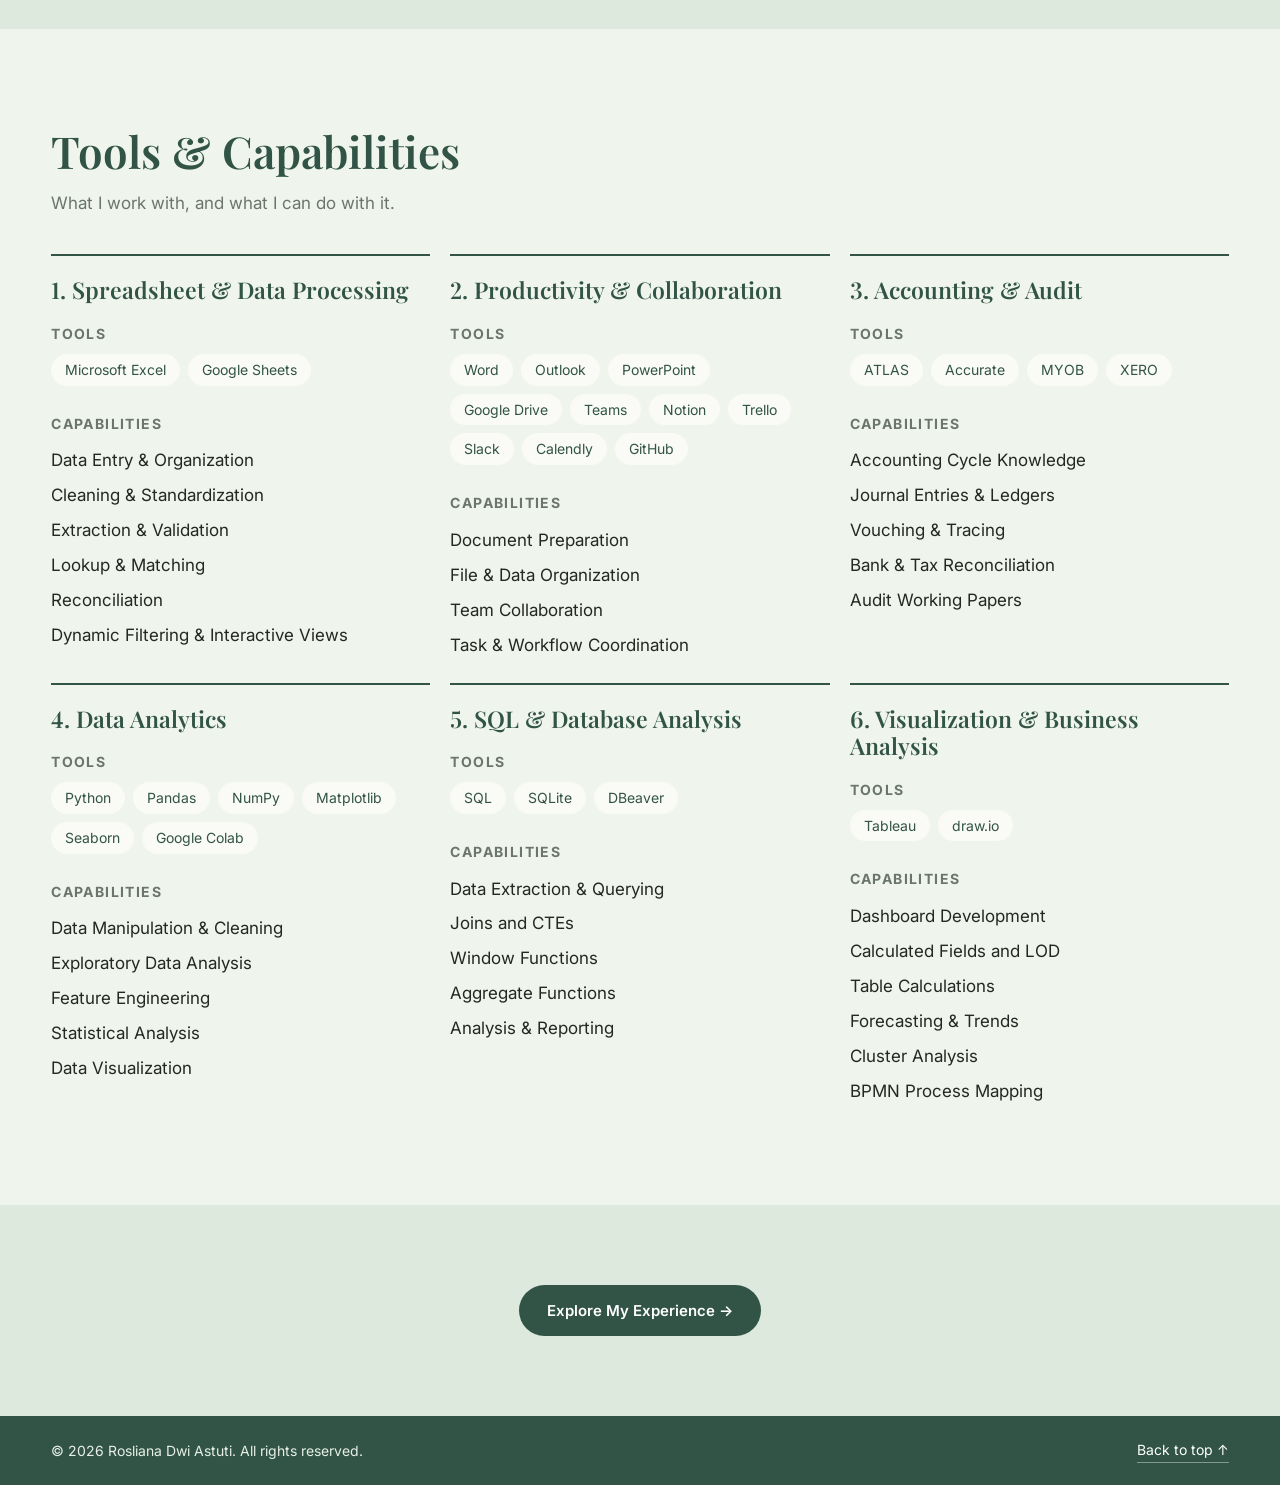
==== commit 2c2ef71d: "Update index.html" ====
--- a/index.html
+++ b/index.html
@@ -7,7 +7,7 @@
 <link rel="stylesheet" href="style.css"></head>
 <body data-page="home" data-cta="Explore My Experience →" data-href="experience.html">
 <header class="hero"><div class="wrap hero-grid"><div class="hero-text">
-<h1>Rosliana Dwi Astuti</h1>
+<div class="hero-head"><img class="hero-logo" src="Logo.png" alt="RDA logo" width="116" height="116" onerror="this.style.display='none'"><h1>Rosliana Dwi Astuti</h1></div>
 <p class="role">Data Processing &amp; Data Entry Specialist</p>
 <p class="fields">Accounting · Data Extraction · Data Validation · Reconciliation</p>
 <p class="tag">Turning raw data and financial records into accurate, structured, and reliable information.</p></div>
--- a/style.css
+++ b/style.css
@@ -1,4 +1,4 @@
-:root{--nav-h:88px;--fs-title:clamp(32px,3.6vw,44px);--fs-section:clamp(28px,2.5vw,32px);--fs-sub:clamp(20px,1.8vw,24px);--fs-body:17px;--fs-label:14px;--fs-nav:15px;--fs-stat:clamp(30px,3.2vw,40px);--sage:#DCE9DC;--mint:#EFF4EC;--off:#FAFAF6;--ink:#242824;--red:#A94444;--green:#315447;--muted:#6b756d;--r:16px}
+:root{--nav-h:78px;--fs-title:clamp(32px,3.6vw,44px);--fs-section:clamp(28px,2.5vw,32px);--fs-sub:clamp(20px,1.8vw,24px);--fs-body:17px;--fs-label:14px;--fs-nav:15px;--fs-stat:clamp(30px,3.2vw,40px);--sage:#DCE9DC;--mint:#EFF4EC;--off:#FAFAF6;--ink:#242824;--red:#A94444;--green:#315447;--muted:#6b756d;--r:16px}
 *{box-sizing:border-box;margin:0;padding:0}
 html{scroll-behavior:smooth}
 body{background:var(--off);color:var(--ink);font:var(--fs-body)/1.7 Inter,system-ui,-apple-system,"Segoe UI",sans-serif}
@@ -277,7 +277,7 @@
 .num,.snum,.stat b,.mnum,.wn,.cn,.sn,.wnum,.big b,.clist .n,.xnums b{font-family:Inter,system-ui,-apple-system,"Segoe UI",sans-serif!important;font-variant-numeric:lining-nums tabular-nums;font-feature-settings:"lnum" 1,"tnum" 1;font-weight:600;letter-spacing:0}
 .stat b.stat-t{font-family:"Playfair Display",Georgia,serif!important;font-variant-numeric:lining-nums;font-feature-settings:"lnum" 1}
 .brand-t{font-family:"Playfair Display",Georgia,serif}
-@media(max-width:860px){:root{--nav-h:76px}.brand img{width:56px;height:56px}}
+@media(max-width:860px){:root{--nav-h:72px}}
 /* Home hero */
 .hero-grid{display:grid;grid-template-columns:minmax(0,1.3fr) minmax(0,.7fr);gap:clamp(32px,5vw,80px);align-items:center}
 .blossom{margin:0;display:flex;flex-direction:column;align-items:center;gap:10px}
@@ -316,3 +316,30 @@
 /* Recognition rows without links */
 .rrow{padding:16px 0}
 .rgroup{margin:0 0 22px}
+
+/* Header info, hero logo, project details */
+.hdr-info{display:flex;flex-direction:column;gap:2px;font-size:13px;line-height:1.4;color:var(--muted);min-width:0}
+.hdr-info .hi{display:flex;align-items:center;gap:7px}
+.hdr-info svg{width:13px;height:13px;flex:0 0 13px;stroke:var(--muted);fill:none;stroke-width:1.8;stroke-linecap:round;stroke-linejoin:round}
+@media(max-width:860px){.hdr-info{font-size:12px}}
+.hero .hero-text:before{content:"";display:block;width:56px;height:3px;background:var(--red);margin-bottom:28px}
+.hero .hero-text h1:before{display:none}
+.hero-head{display:flex;align-items:center;gap:clamp(16px,2.4vw,28px)}
+.hero-logo{width:clamp(76px,9vw,116px);height:auto;aspect-ratio:1/1;object-fit:contain;flex:0 0 auto;display:block}
+.plist{margin-top:8px}
+.pchips{margin:8px 0 28px}
+.plist>.xacc{margin-bottom:24px}
+.s-sage .xacc,.s-sage .coll{background:#fff}
+.coll .xacc{background:var(--off);margin-bottom:18px}
+.coll>.cdesc{margin-bottom:12px}
+.dss{font-family:Inter,system-ui,sans-serif;font-size:17px;font-weight:600;color:var(--green);margin:18px 0 8px}
+.dsss{font-weight:600;margin:14px 0 6px!important;color:var(--ink)}
+.acc-i p.arrow{color:var(--green);font-weight:600;text-align:left}
+.acc-i p strong{color:var(--ink)}
+.tw{margin:8px 0 22px;overflow-x:auto}
+.dt{width:100%;border-collapse:collapse;font-size:var(--fs-label);line-height:1.5}
+.dt th,.dt td{padding:10px 14px;text-align:left;border-bottom:1px solid #e3e7e0;vertical-align:top}
+.dt th{font-weight:600;color:var(--green);border-bottom:2px solid var(--green);background:var(--mint)}
+.dt td:not(:first-child){font-variant-numeric:lining-nums tabular-nums}
+.xacc .acc-i>.det,.xacc .acc-i>.tw{max-width:100%}
+.xsum .xdesc{margin-bottom:14px}
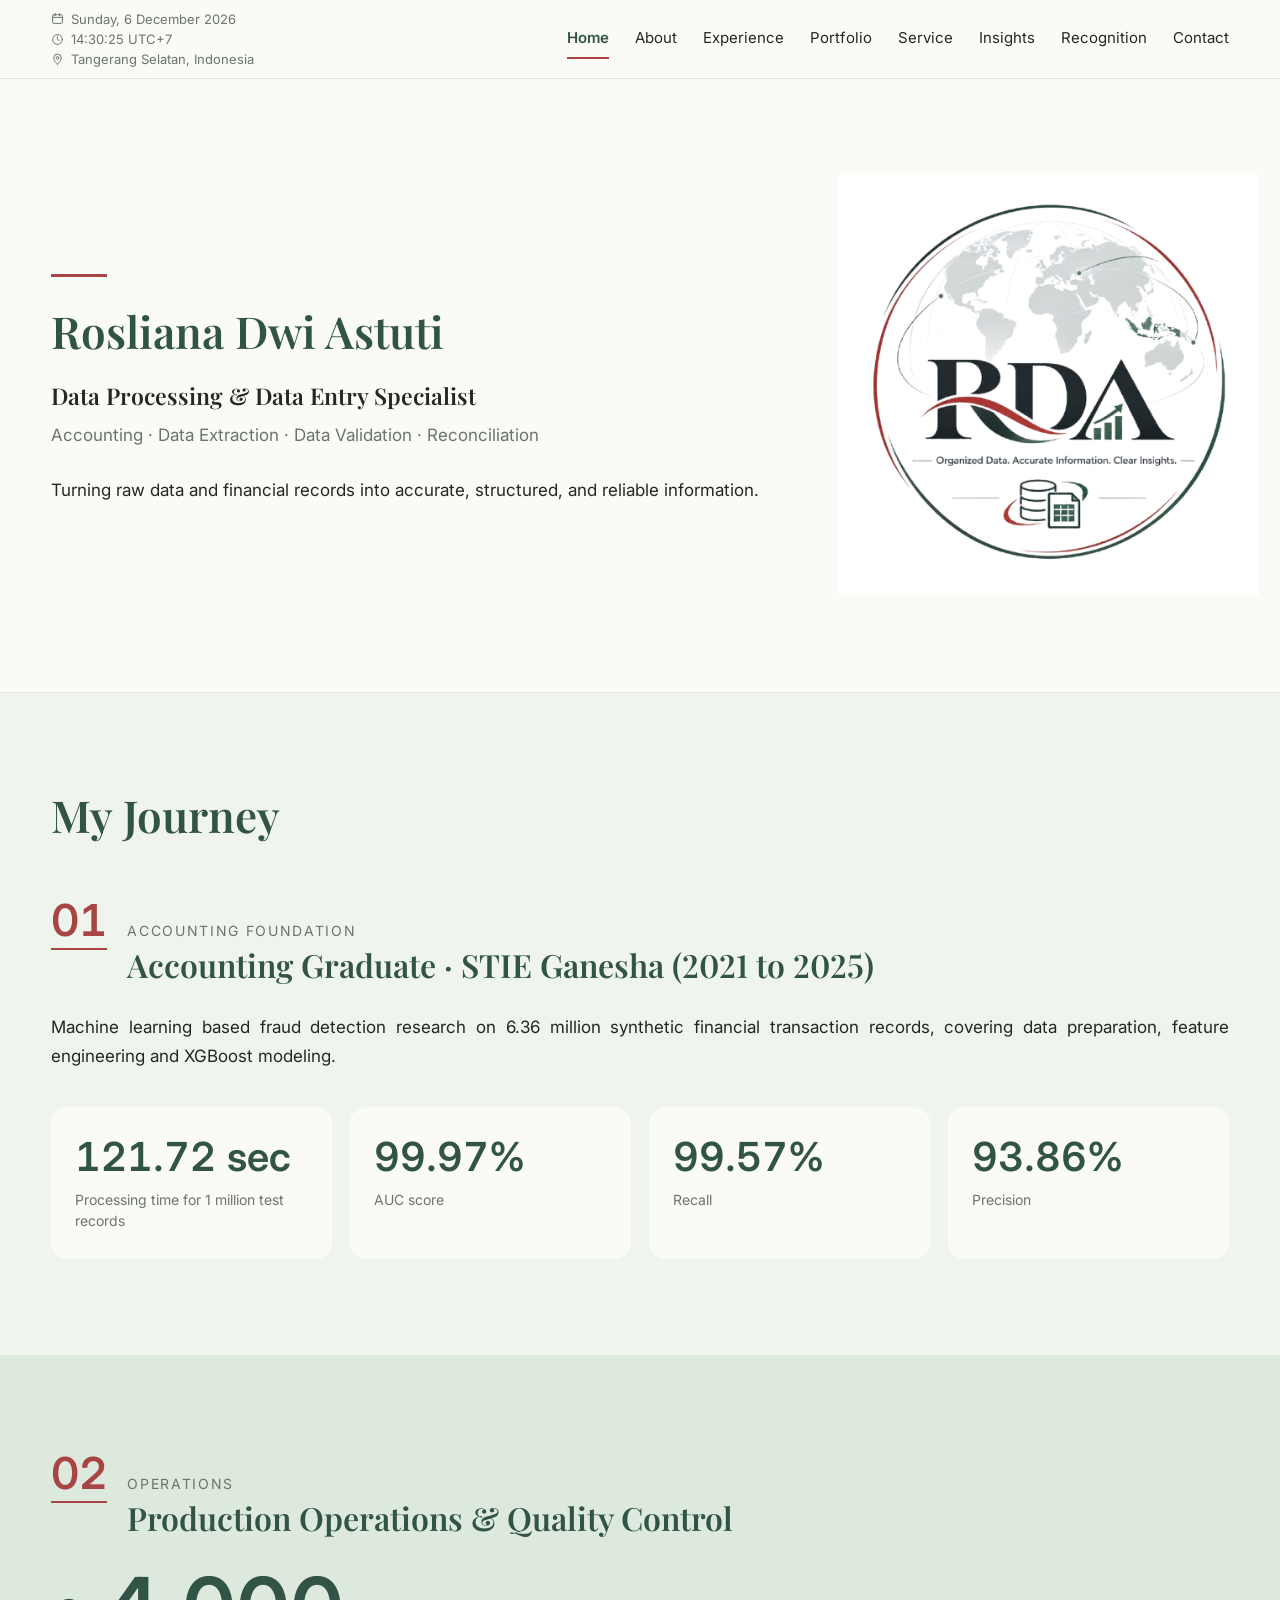
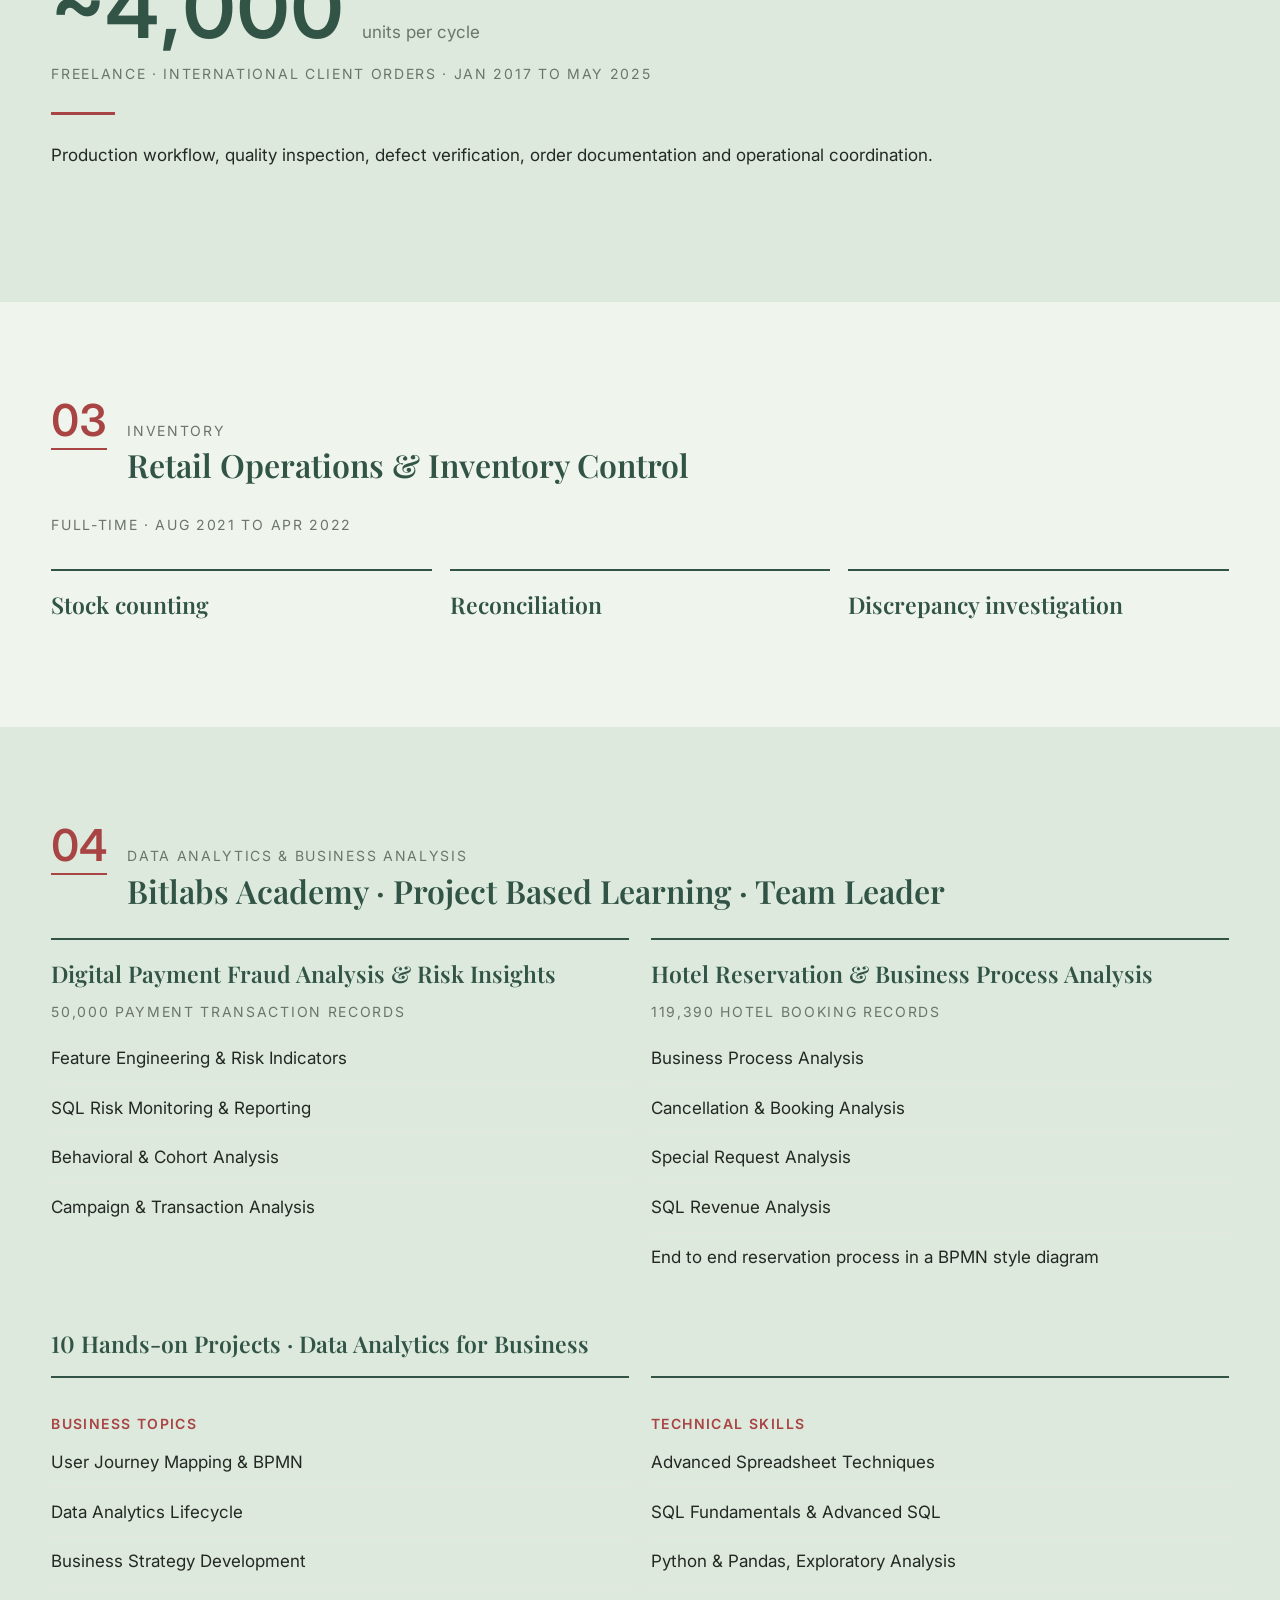
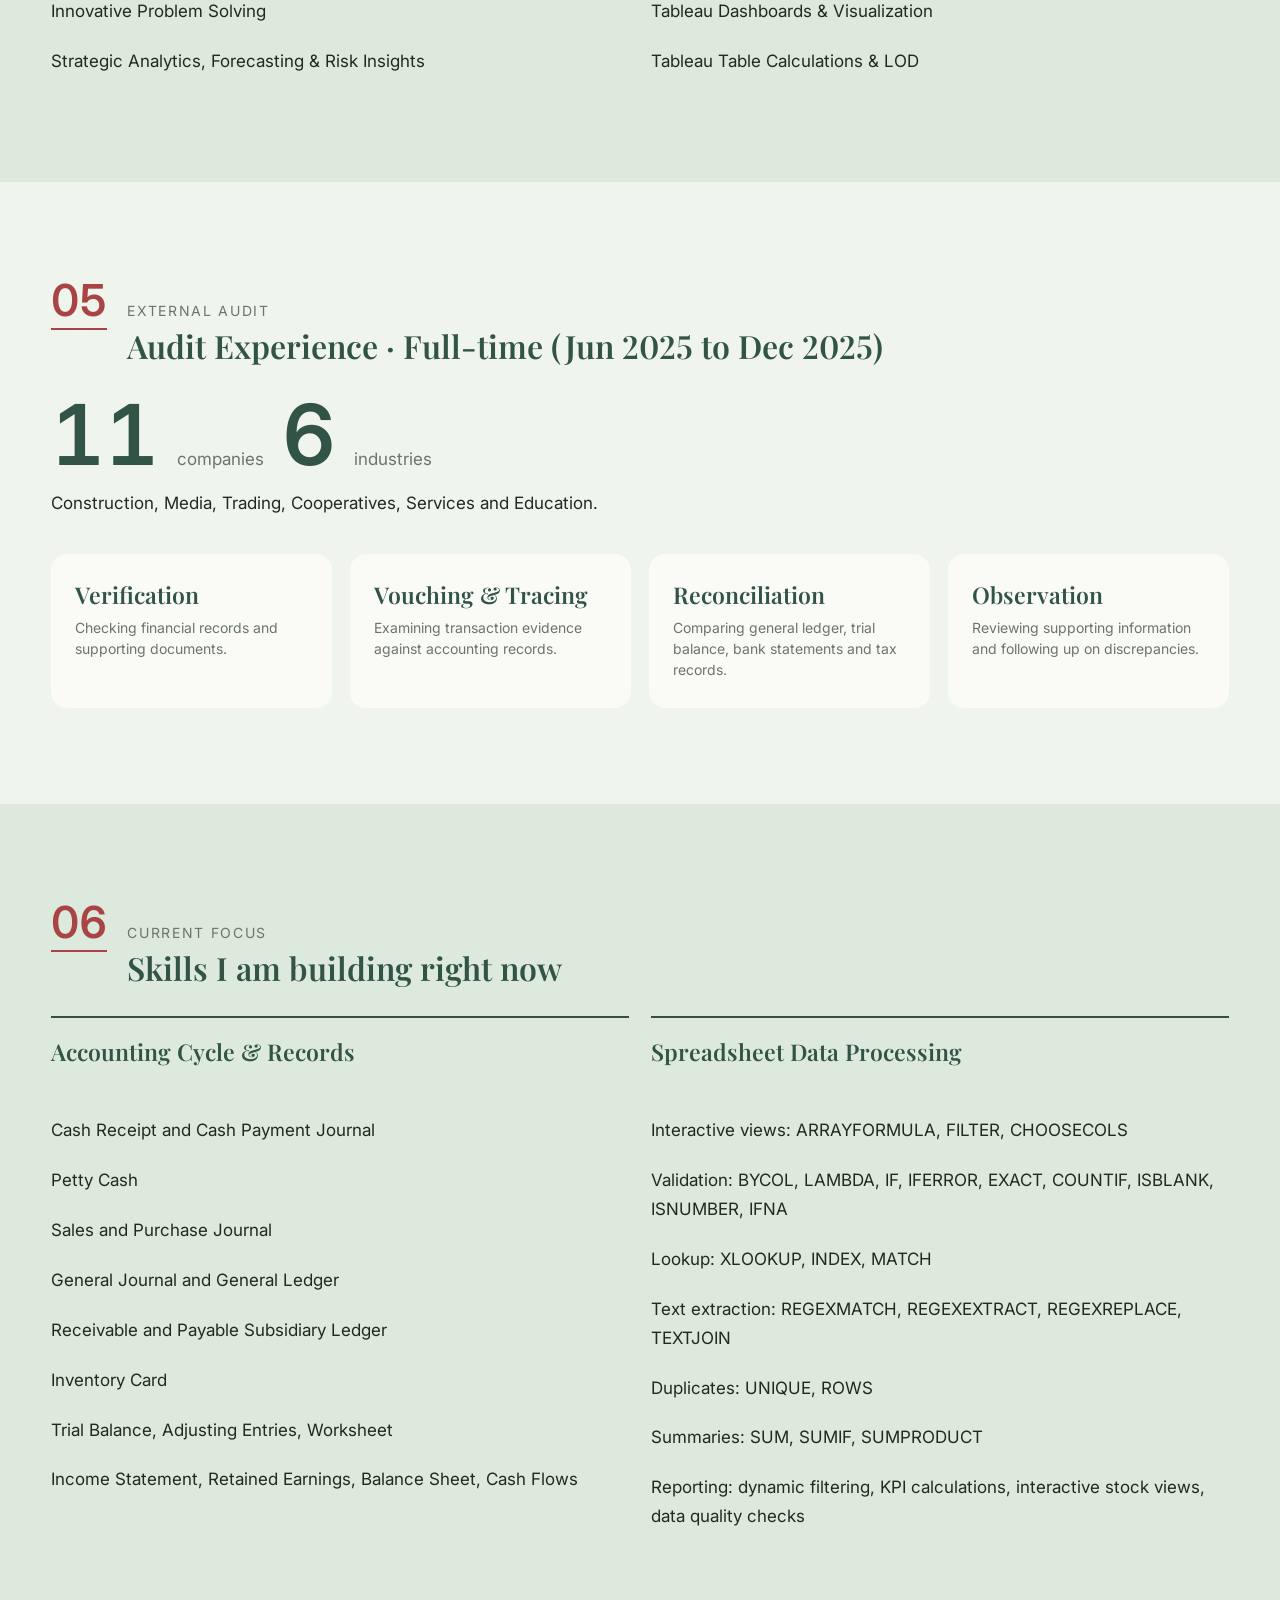
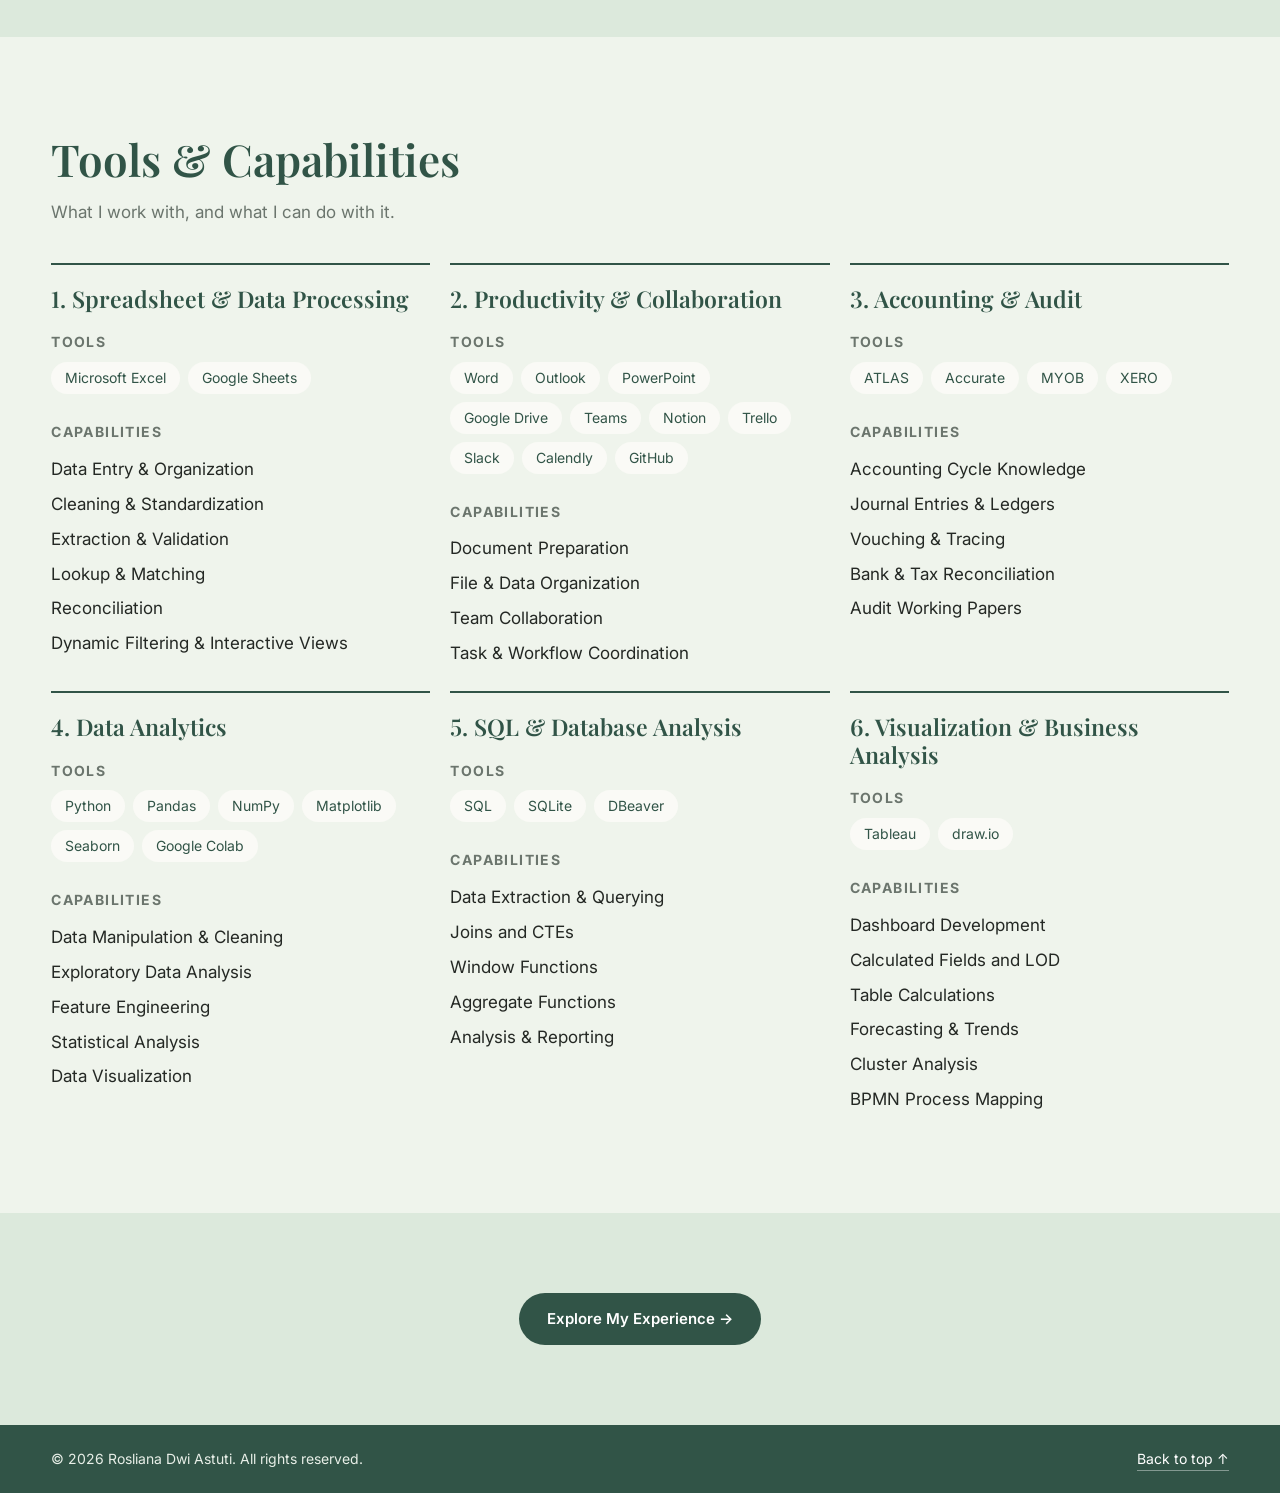
==== commit 23ca853d: "Update index.html" ====
--- a/index.html
+++ b/index.html
@@ -7,11 +7,11 @@
 <link rel="stylesheet" href="style.css"></head>
 <body data-page="home" data-cta="Explore My Experience →" data-href="experience.html">
 <header class="hero"><div class="wrap hero-grid"><div class="hero-text">
-<div class="hero-head"><img class="hero-logo" src="Logo.png" alt="RDA logo" width="116" height="116" onerror="this.style.display='none'"><h1>Rosliana Dwi Astuti</h1></div>
+<h1>Rosliana Dwi Astuti</h1>
 <p class="role">Data Processing &amp; Data Entry Specialist</p>
 <p class="fields">Accounting · Data Extraction · Data Validation · Reconciliation</p>
 <p class="tag">Turning raw data and financial records into accurate, structured, and reliable information.</p></div>
-<figure class="blossom" aria-hidden="false"><svg viewBox="0 0 420 400" role="img" aria-label="Abstract petals and data points representing Where Analytics Blossoms" xmlns="http://www.w3.org/2000/svg"><circle cx="210" cy="200" r="70" fill="none" stroke="#c9d6c9" stroke-width="1" stroke-dasharray="2 6"/><circle cx="210" cy="200" r="120" fill="none" stroke="#c9d6c9" stroke-width="1" stroke-dasharray="2 6"/><circle cx="210" cy="200" r="170" fill="none" stroke="#c9d6c9" stroke-width="1" stroke-dasharray="2 6"/><ellipse cx="210" cy="200" rx="28" ry="74" transform="rotate(0 210 200) translate(0 -72)" fill="#DCE9DC" stroke="#315447" stroke-opacity=".55" stroke-width="1"/><ellipse cx="210" cy="200" rx="28" ry="74" transform="rotate(45 210 200) translate(0 -72)" fill="#DCE9DC" stroke="#315447" stroke-opacity=".55" stroke-width="1"/><ellipse cx="210" cy="200" rx="28" ry="74" transform="rotate(90 210 200) translate(0 -72)" fill="#DCE9DC" stroke="#315447" stroke-opacity=".55" stroke-width="1"/><ellipse cx="210" cy="200" rx="28" ry="74" transform="rotate(135 210 200) translate(0 -72)" fill="#DCE9DC" stroke="#315447" stroke-opacity=".55" stroke-width="1"/><ellipse cx="210" cy="200" rx="28" ry="74" transform="rotate(180 210 200) translate(0 -72)" fill="#DCE9DC" stroke="#315447" stroke-opacity=".55" stroke-width="1"/><ellipse cx="210" cy="200" rx="28" ry="74" transform="rotate(225 210 200) translate(0 -72)" fill="#DCE9DC" stroke="#315447" stroke-opacity=".55" stroke-width="1"/><ellipse cx="210" cy="200" rx="28" ry="74" transform="rotate(270 210 200) translate(0 -72)" fill="#DCE9DC" stroke="#315447" stroke-opacity=".55" stroke-width="1"/><ellipse cx="210" cy="200" rx="28" ry="74" transform="rotate(315 210 200) translate(0 -72)" fill="#DCE9DC" stroke="#315447" stroke-opacity=".55" stroke-width="1"/><ellipse cx="210" cy="200" rx="15" ry="46" transform="rotate(22.5 210 200) translate(0 -46)" fill="#A94444" fill-opacity=".2" stroke="#A94444" stroke-opacity=".45" stroke-width="1"/><ellipse cx="210" cy="200" rx="15" ry="46" transform="rotate(67.5 210 200) translate(0 -46)" fill="#A94444" fill-opacity=".2" stroke="#A94444" stroke-opacity=".45" stroke-width="1"/><ellipse cx="210" cy="200" rx="15" ry="46" transform="rotate(112.5 210 200) translate(0 -46)" fill="#A94444" fill-opacity=".2" stroke="#A94444" stroke-opacity=".45" stroke-width="1"/><ellipse cx="210" cy="200" rx="15" ry="46" transform="rotate(157.5 210 200) translate(0 -46)" fill="#A94444" fill-opacity=".2" stroke="#A94444" stroke-opacity=".45" stroke-width="1"/><ellipse cx="210" cy="200" rx="15" ry="46" transform="rotate(202.5 210 200) translate(0 -46)" fill="#A94444" fill-opacity=".2" stroke="#A94444" stroke-opacity=".45" stroke-width="1"/><ellipse cx="210" cy="200" rx="15" ry="46" transform="rotate(247.5 210 200) translate(0 -46)" fill="#A94444" fill-opacity=".2" stroke="#A94444" stroke-opacity=".45" stroke-width="1"/><ellipse cx="210" cy="200" rx="15" ry="46" transform="rotate(292.5 210 200) translate(0 -46)" fill="#A94444" fill-opacity=".2" stroke="#A94444" stroke-opacity=".45" stroke-width="1"/><ellipse cx="210" cy="200" rx="15" ry="46" transform="rotate(337.5 210 200) translate(0 -46)" fill="#A94444" fill-opacity=".2" stroke="#A94444" stroke-opacity=".45" stroke-width="1"/><circle cx="210" cy="200" r="11" fill="#315447"/><circle cx="210.0" cy="30.0" r="5" fill="#A94444" fill-opacity=".75"/><circle cx="281.6" cy="39.2" r="3" fill="#315447" fill-opacity=".75"/><circle cx="344.0" cy="95.3" r="6" fill="#315447" fill-opacity=".75"/><circle cx="384.1" cy="163.0" r="4" fill="#A94444" fill-opacity=".75"/><circle cx="371.6" cy="258.8" r="5" fill="#315447" fill-opacity=".75"/><circle cx="325.5" cy="332.8" r="3" fill="#A94444" fill-opacity=".75"/><circle cx="239.5" cy="367.4" r="6" fill="#A94444" fill-opacity=".75"/><circle cx="149.5" cy="366.3" r="4" fill="#315447" fill-opacity=".75"/><circle cx="75.3" cy="305.3" r="5" fill="#315447" fill-opacity=".75"/><circle cx="35.7" cy="224.5" r="3" fill="#A94444" fill-opacity=".75"/><circle cx="51.3" cy="139.1" r="6" fill="#315447" fill-opacity=".75"/><circle cx="101.0" cy="60.5" r="4" fill="#A94444" fill-opacity=".75"/><circle cx="165.7" cy="34.8" r="5" fill="#315447" fill-opacity=".75"/></svg><figcaption>Where Analytics Blossoms</figcaption></figure></div></header>
+<figure class="hero-mark"><img src="Logo.png" alt="RDA logo" width="420" height="420" onerror="this.style.display='none'"></figure></div></header>
 <main>
 <section class="panel s-mint" id="journey"><div class="wrap"><h1 style="margin-bottom:56px">My Journey</h1>
 <div class="head"><span class="num">01</span><div><div class="kicker">Accounting foundation</div><h2>Accounting Graduate · STIE Ganesha (2021 to 2025)</h2></div></div>
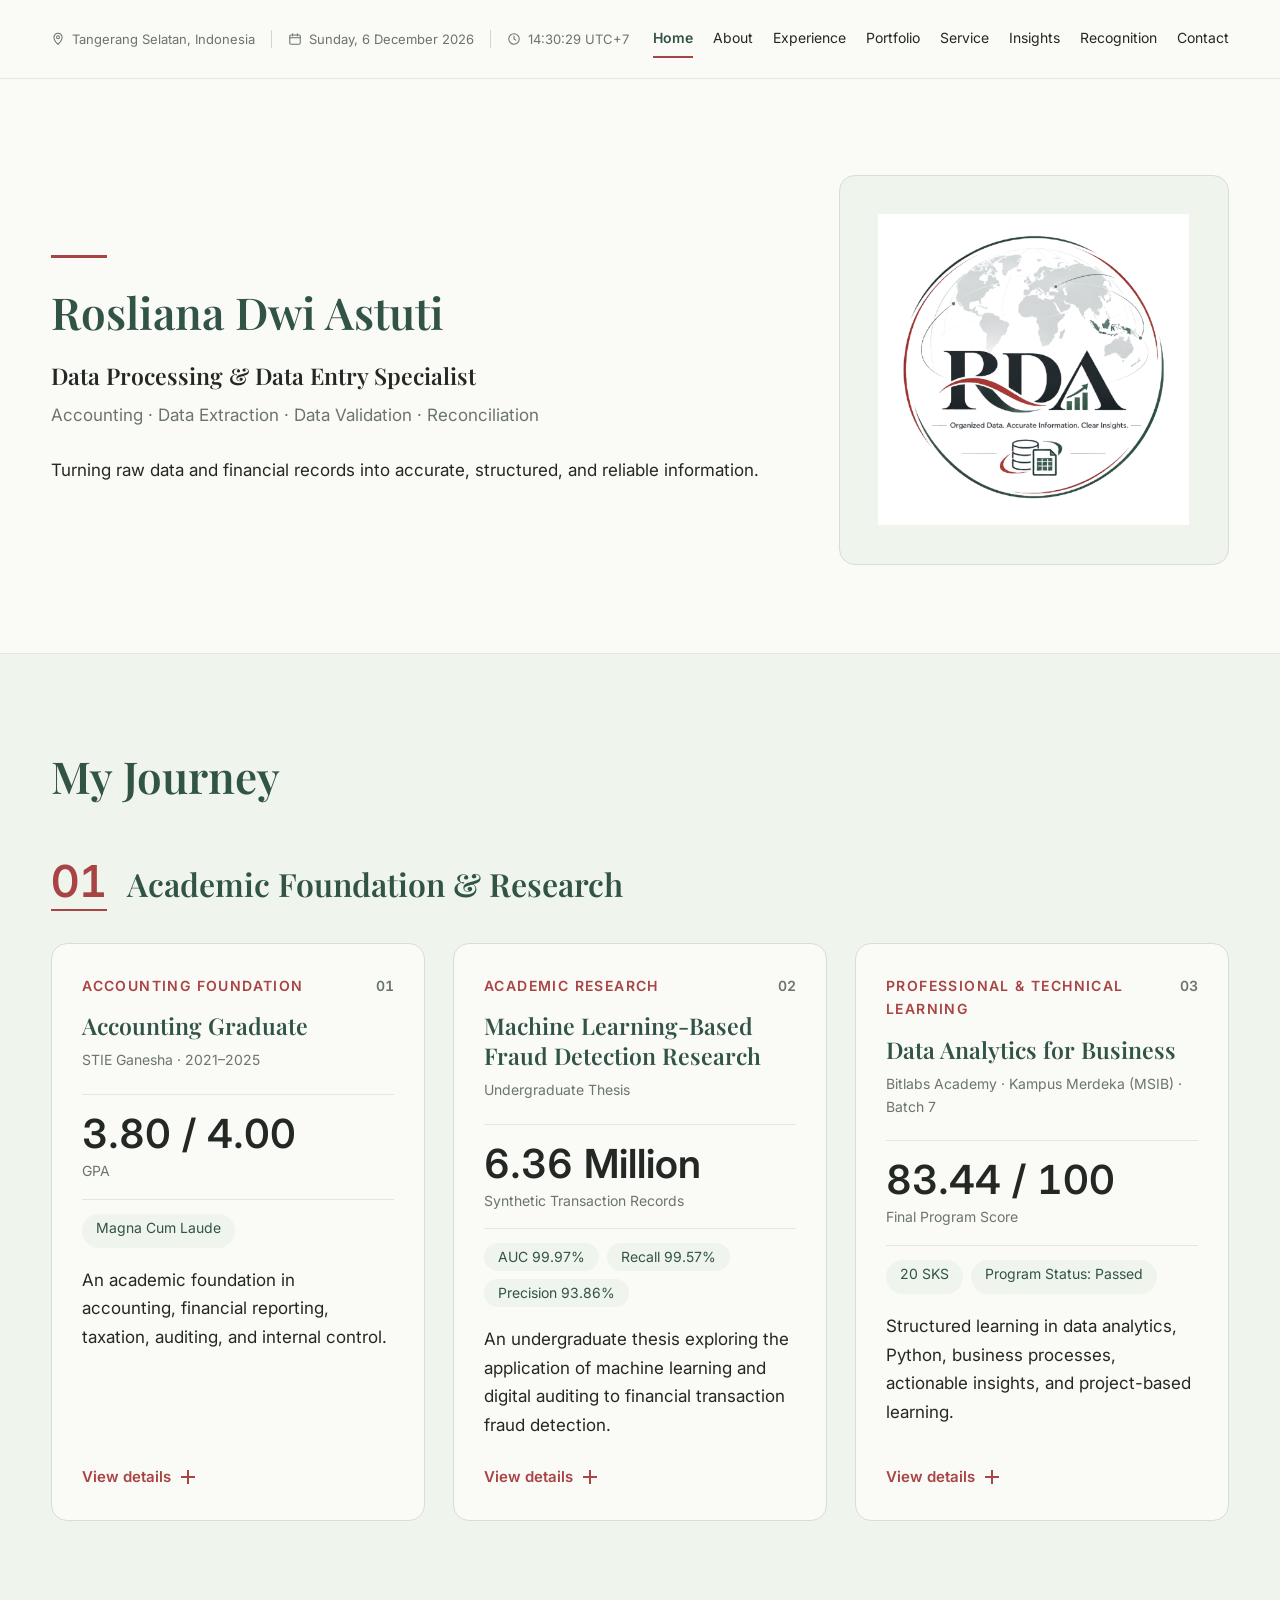
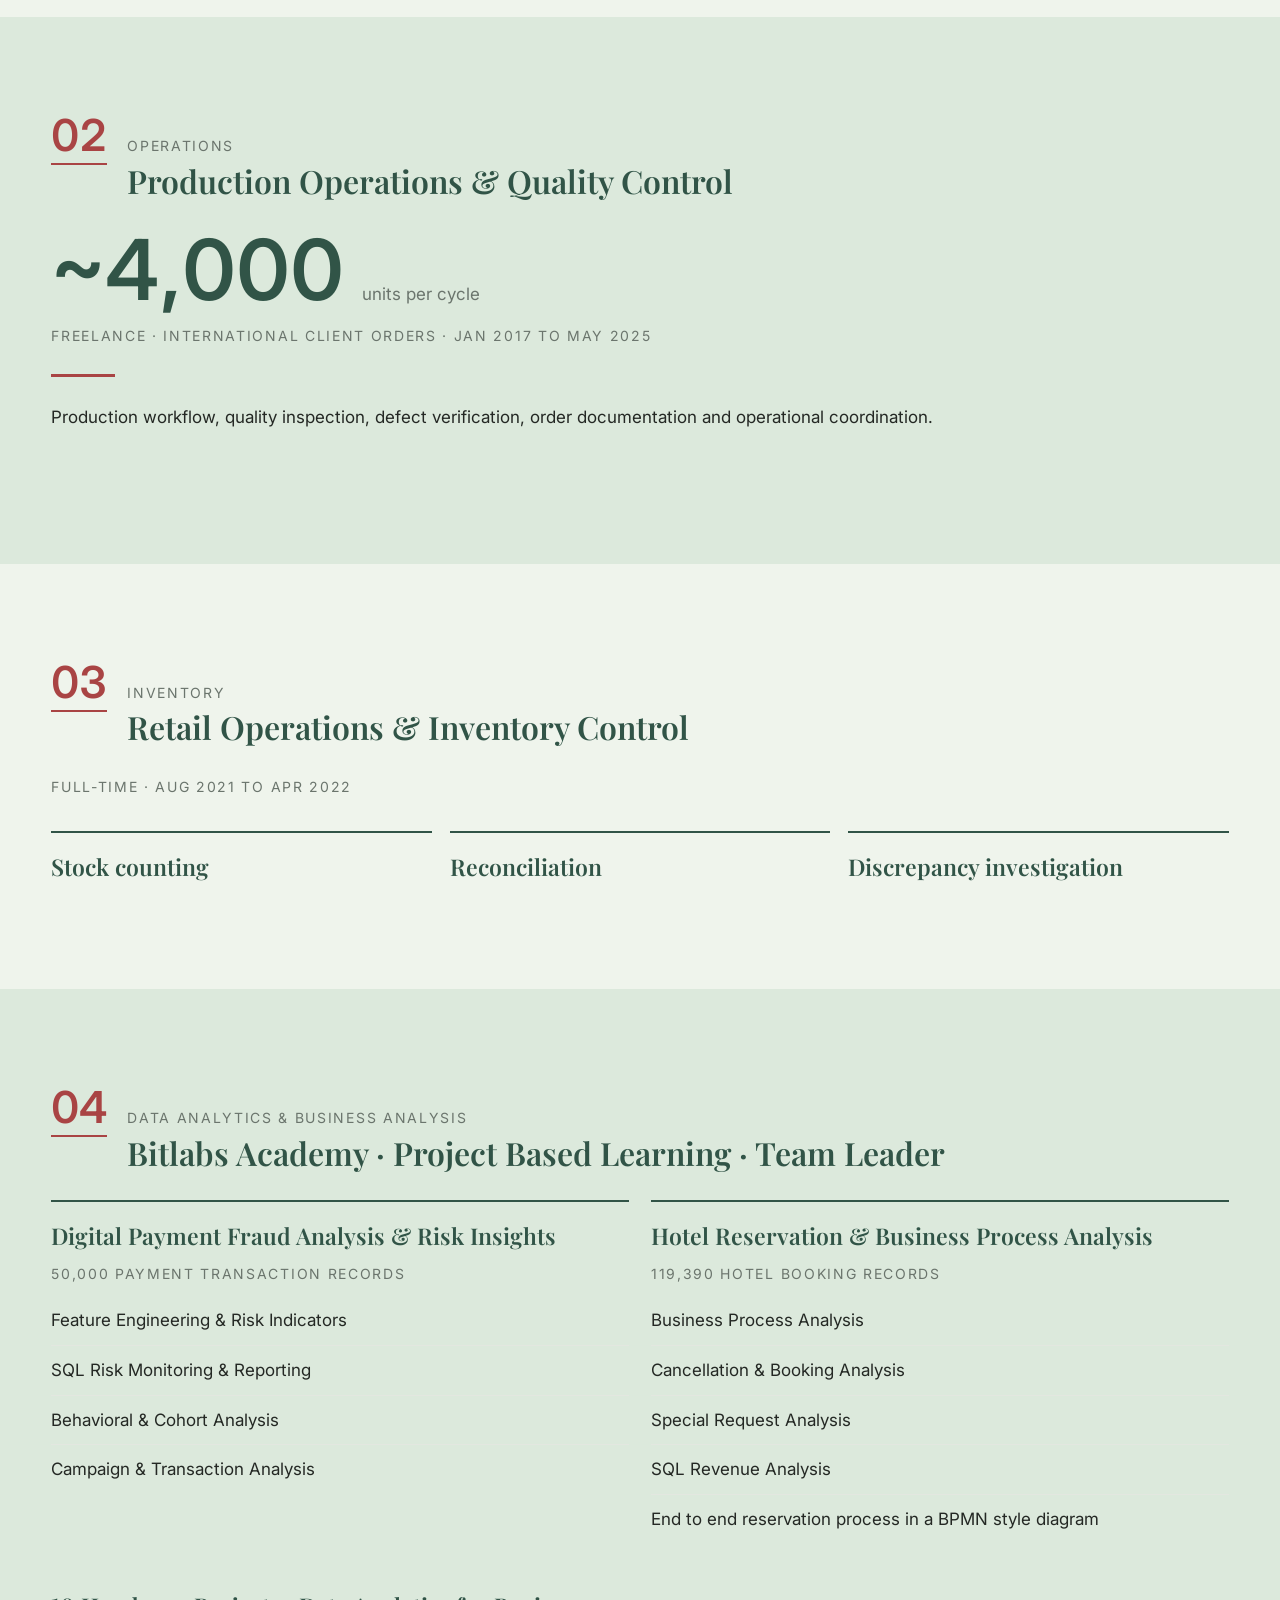
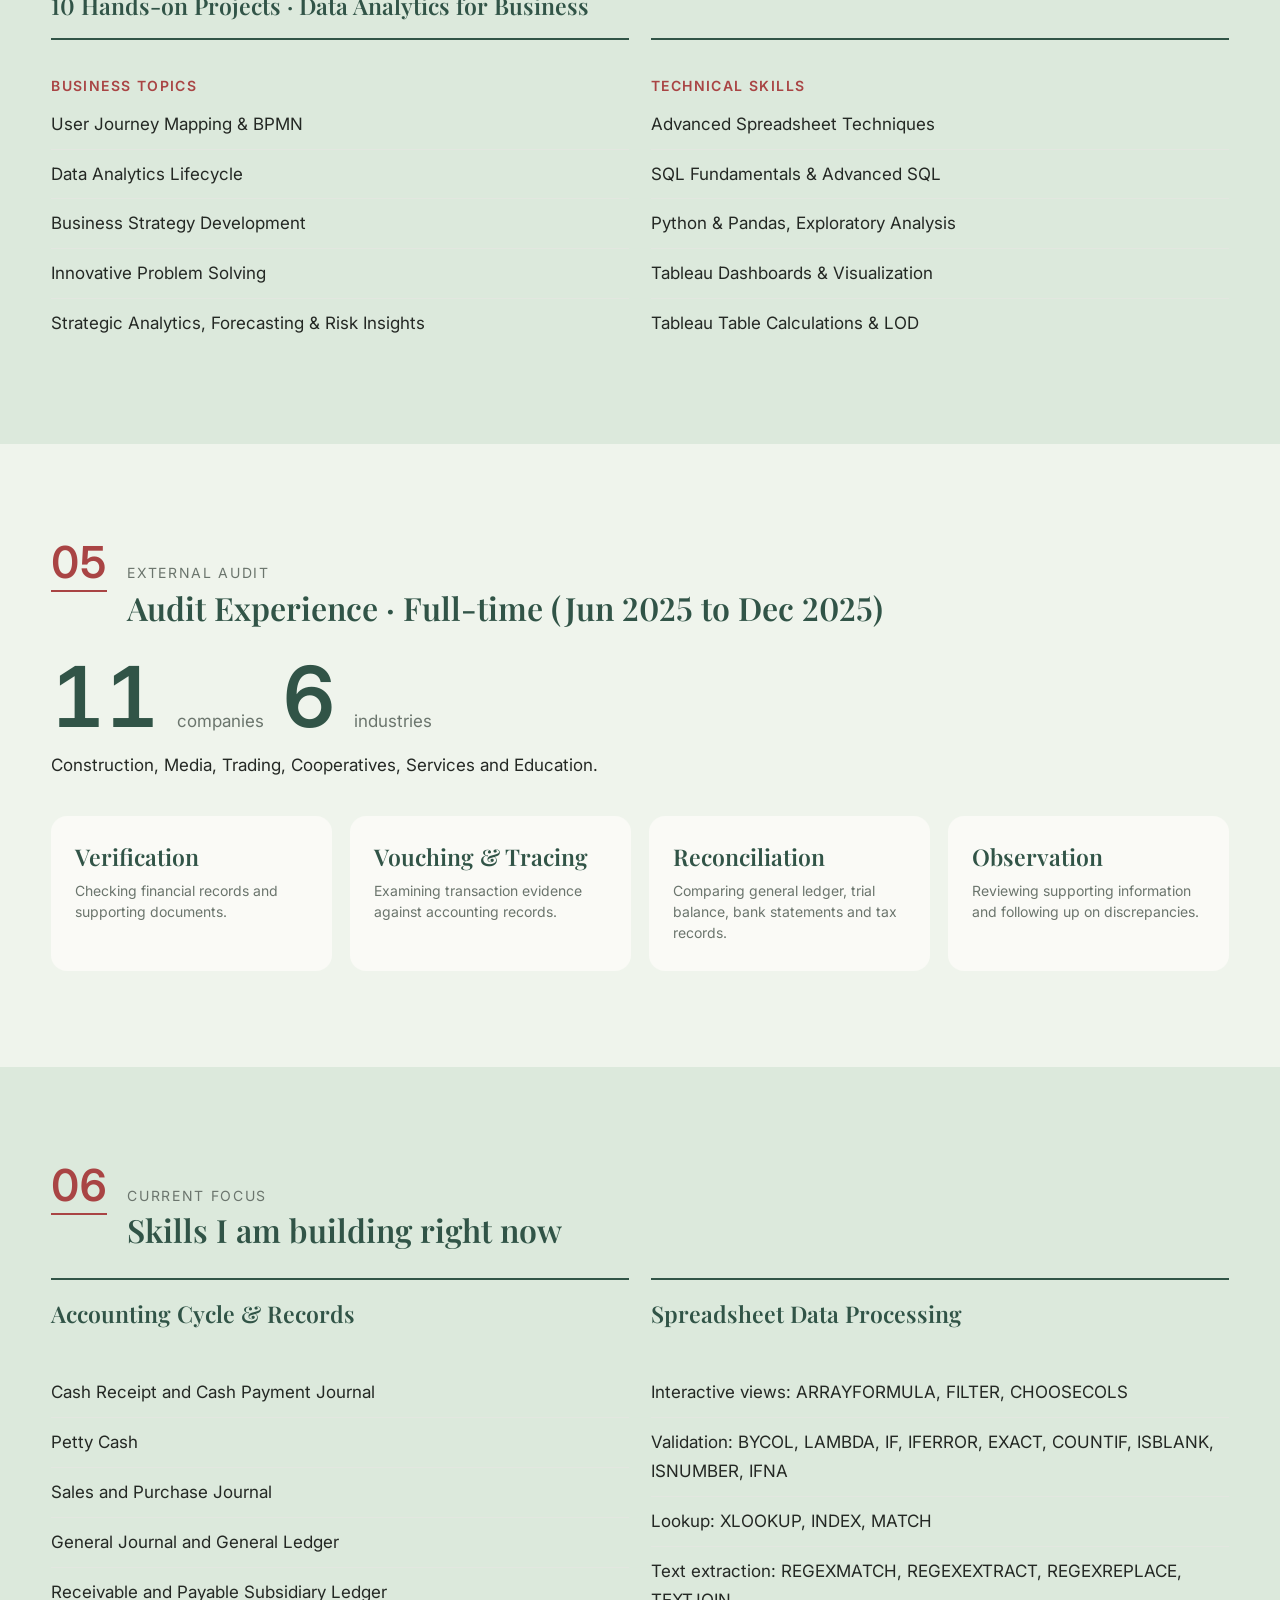
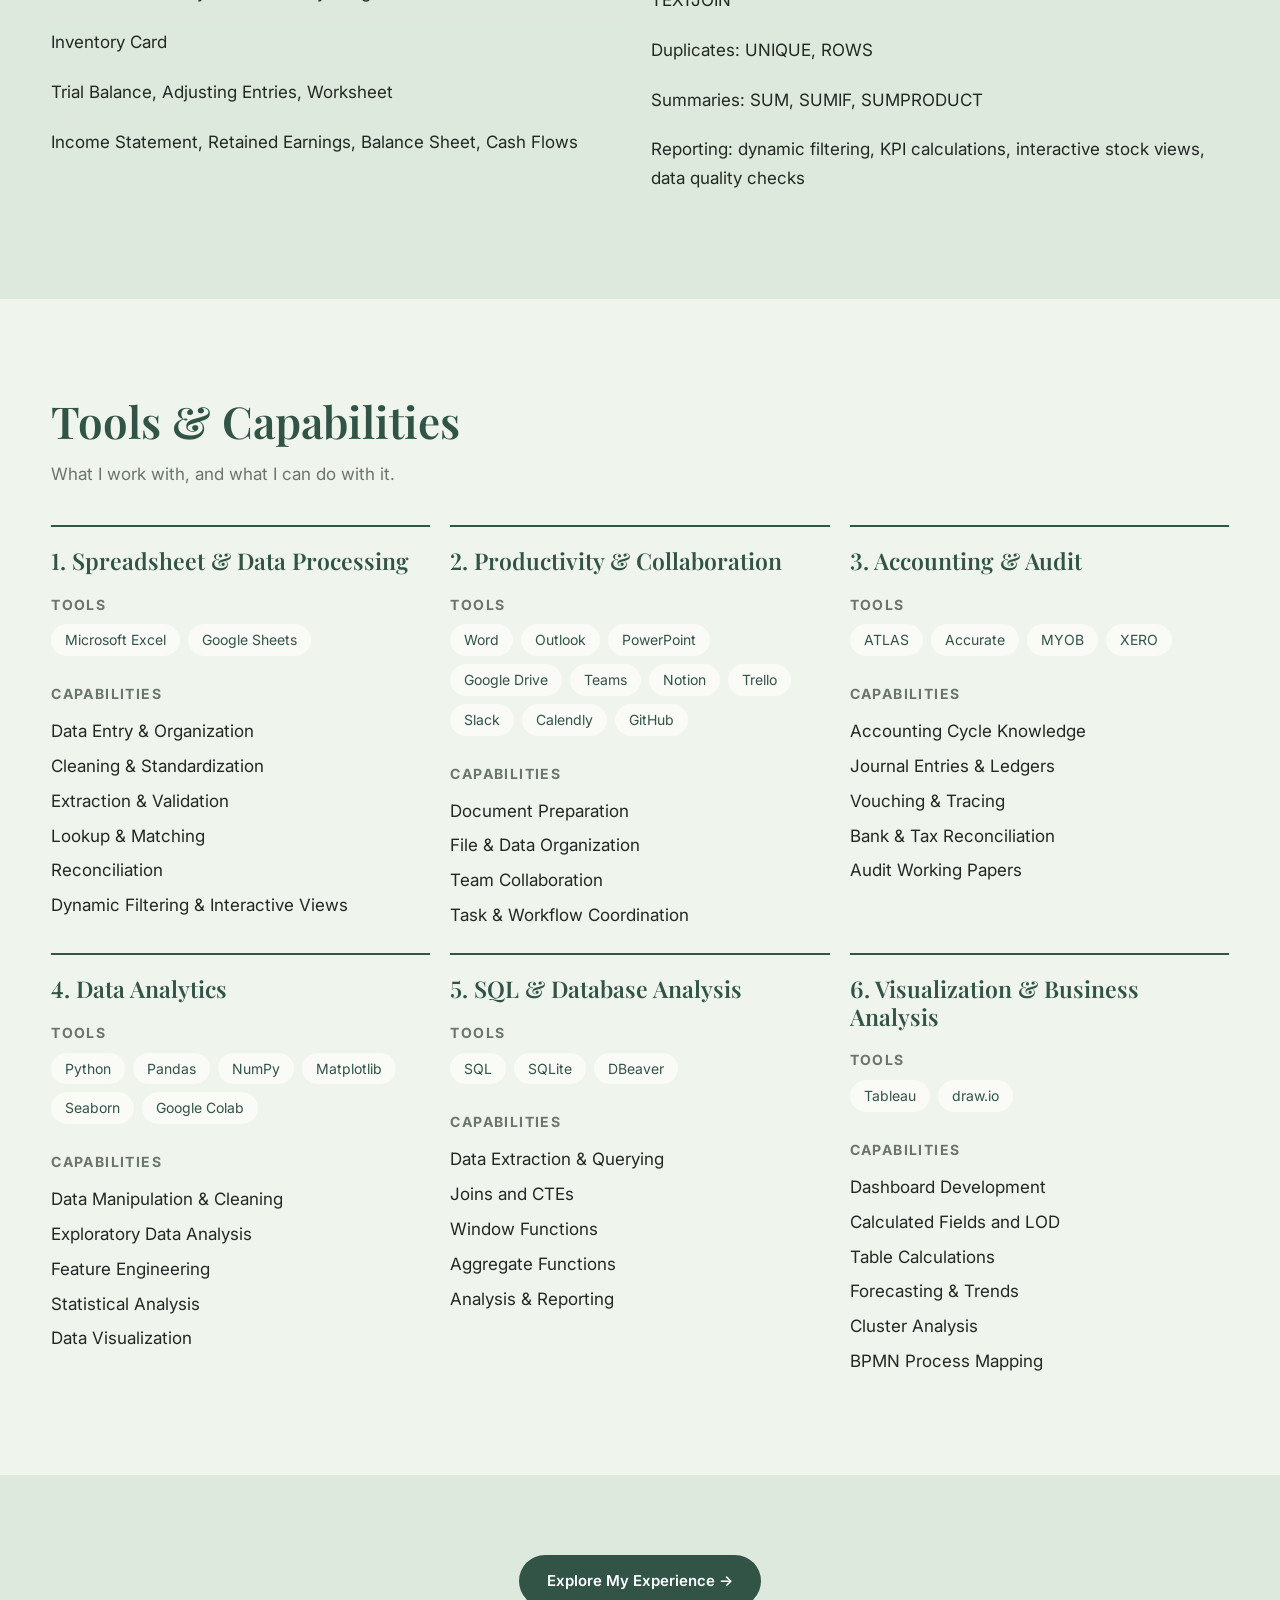
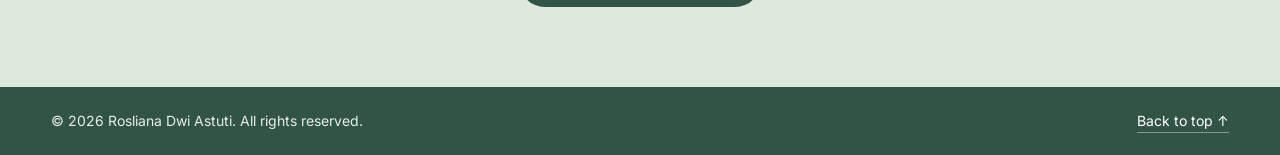
==== commit f9a80948: "Update index.html" ====
--- a/index.html
+++ b/index.html
@@ -14,9 +14,8 @@
 <figure class="hero-mark"><img src="Logo.png" alt="RDA logo" width="420" height="420" onerror="this.style.display='none'"></figure></div></header>
 <main>
 <section class="panel s-mint" id="journey"><div class="wrap"><h1 style="margin-bottom:56px">My Journey</h1>
-<div class="head"><span class="num">01</span><div><div class="kicker">Accounting foundation</div><h2>Accounting Graduate · STIE Ganesha (2021 to 2025)</h2></div></div>
-<p class="intro">Machine learning based fraud detection research on 6.36 million synthetic financial transaction records, covering data preparation, feature engineering and XGBoost modeling.</p>
-<div class="stats"><div class="stat"><b>121.72 sec</b><small>Processing time for 1 million test records</small></div><div class="stat"><b>99.97%</b><small>AUC score</small></div><div class="stat"><b>99.57%</b><small>Recall</small></div><div class="stat"><b>93.86%</b><small>Precision</small></div></div></div></section>
+<div class="head"><span class="num">01</span><div><h2>Academic Foundation &amp; Research</h2></div></div>
+<div class="acards"><button type="button" class="acard" data-open="m-accounting" aria-haspopup="dialog"><span class="ac-top"><span class="ac-cat">Accounting Foundation</span><span class="ac-n">01</span></span><span class="ac-title">Accounting Graduate</span><span class="ac-inst">STIE Ganesha · 2021–2025</span><span class="ac-hl"><span class="ac-big">3.80 / 4.00</span><span class="ac-lab">GPA</span></span><span class="ac-ex"><span>Magna Cum Laude</span></span><span class="ac-desc">An academic foundation in accounting, financial reporting, taxation, auditing, and internal control.</span><span class="ac-more">View details <span class="ac-plus" aria-hidden="true"></span></span></button><button type="button" class="acard" data-open="m-research" aria-haspopup="dialog"><span class="ac-top"><span class="ac-cat">Academic Research</span><span class="ac-n">02</span></span><span class="ac-title">Machine Learning-Based Fraud Detection Research</span><span class="ac-inst">Undergraduate Thesis</span><span class="ac-hl"><span class="ac-big">6.36 Million</span><span class="ac-lab">Synthetic Transaction Records</span></span><span class="ac-ex"><span>AUC 99.97%</span><span>Recall 99.57%</span><span>Precision 93.86%</span></span><span class="ac-desc">An undergraduate thesis exploring the application of machine learning and digital auditing to financial transaction fraud detection.</span><span class="ac-more">View details <span class="ac-plus" aria-hidden="true"></span></span></button><button type="button" class="acard" data-open="m-program" aria-haspopup="dialog"><span class="ac-top"><span class="ac-cat">Professional &amp; Technical Learning</span><span class="ac-n">03</span></span><span class="ac-title">Data Analytics for Business</span><span class="ac-inst">Bitlabs Academy · Kampus Merdeka (MSIB) · Batch 7</span><span class="ac-hl"><span class="ac-big">83.44 / 100</span><span class="ac-lab">Final Program Score</span></span><span class="ac-ex"><span>20 SKS</span><span>Program Status: Passed</span></span><span class="ac-desc">Structured learning in data analytics, Python, business processes, actionable insights, and project-based learning.</span><span class="ac-more">View details <span class="ac-plus" aria-hidden="true"></span></span></button></div></div></section>
 
 <section class="panel s-sage"><div class="wrap"><div class="head"><span class="num">02</span><div><div class="kicker">Operations</div><h2>Production Operations &amp; Quality Control</h2></div></div>
 <div class="big"><b>~4,000</b><span>units per cycle</span></div>
@@ -46,5 +45,7 @@
 
 <section class="panel s-mint" id="tools"><div class="wrap"><h1 style="margin-bottom:12px">Tools &amp; Capabilities</h1><p class="page-sub" style="margin-bottom:36px">What I work with, and what I can do with it.</p>
 <div class="tools"><div class="card"><h3>1. Spreadsheet &amp; Data Processing</h3><h4>Tools</h4><div><span class="pill">Microsoft Excel</span><span class="pill">Google Sheets</span></div><h4>Capabilities</h4><ul><li>Data Entry &amp; Organization</li><li>Cleaning &amp; Standardization</li><li>Extraction &amp; Validation</li><li>Lookup &amp; Matching</li><li>Reconciliation</li><li>Dynamic Filtering &amp; Interactive Views</li></ul></div><div class="card"><h3>2. Productivity &amp; Collaboration</h3><h4>Tools</h4><div><span class="pill">Word</span><span class="pill">Outlook</span><span class="pill">PowerPoint</span><span class="pill">Google Drive</span><span class="pill">Teams</span><span class="pill">Notion</span><span class="pill">Trello</span><span class="pill">Slack</span><span class="pill">Calendly</span><span class="pill">GitHub</span></div><h4>Capabilities</h4><ul><li>Document Preparation</li><li>File &amp; Data Organization</li><li>Team Collaboration</li><li>Task &amp; Workflow Coordination</li></ul></div><div class="card"><h3>3. Accounting &amp; Audit</h3><h4>Tools</h4><div><span class="pill">ATLAS</span><span class="pill">Accurate</span><span class="pill">MYOB</span><span class="pill">XERO</span></div><h4>Capabilities</h4><ul><li>Accounting Cycle Knowledge</li><li>Journal Entries &amp; Ledgers</li><li>Vouching &amp; Tracing</li><li>Bank &amp; Tax Reconciliation</li><li>Audit Working Papers</li></ul></div><div class="card"><h3>4. Data Analytics</h3><h4>Tools</h4><div><span class="pill">Python</span><span class="pill">Pandas</span><span class="pill">NumPy</span><span class="pill">Matplotlib</span><span class="pill">Seaborn</span><span class="pill">Google Colab</span></div><h4>Capabilities</h4><ul><li>Data Manipulation &amp; Cleaning</li><li>Exploratory Data Analysis</li><li>Feature Engineering</li><li>Statistical Analysis</li><li>Data Visualization</li></ul></div><div class="card"><h3>5. SQL &amp; Database Analysis</h3><h4>Tools</h4><div><span class="pill">SQL</span><span class="pill">SQLite</span><span class="pill">DBeaver</span></div><h4>Capabilities</h4><ul><li>Data Extraction &amp; Querying</li><li>Joins and CTEs</li><li>Window Functions</li><li>Aggregate Functions</li><li>Analysis &amp; Reporting</li></ul></div><div class="card"><h3>6. Visualization &amp; Business Analysis</h3><h4>Tools</h4><div><span class="pill">Tableau</span><span class="pill">draw.io</span></div><h4>Capabilities</h4><ul><li>Dashboard Development</li><li>Calculated Fields and LOD</li><li>Table Calculations</li><li>Forecasting &amp; Trends</li><li>Cluster Analysis</li><li>BPMN Process Mapping</li></ul></div></div></div></section>
+<div class="amodal" id="m-accounting" role="dialog" aria-modal="true" aria-labelledby="m-accounting-t" hidden><div class="amodal-bg" data-close></div><div class="amodal-panel" tabindex="-1"><div class="am-head"><span class="am-label">Accounting Foundation</span><button type="button" class="am-x" data-close aria-label="Close details">Close <span aria-hidden="true">×</span></button></div><div class="am-body"><h3 id="m-accounting-t">Accounting Graduate</h3><p class="am-sub">STIE Ganesha · 2021–2025</p><ul class="am-facts"><li>GPA 3.80 / 4.00</li><li>Magna Cum Laude</li></ul><div class="am-text"><p>Bachelor's degree in Accounting with a cumulative GPA of 3.80/4.00, graduating Magna Cum Laude.</p><p>My academic background provided a foundation in accounting, financial reporting, taxation, auditing, and internal control. Over time, my interest expanded toward data analytics and financial technology, particularly in understanding how data driven methods can support financial analysis and fraud detection.</p><h4 class="dh">Relevant Academic Coursework</h4><p>My coursework covered financial accounting, reporting, taxation, auditing, and technology related accounting processes.</p><h5 class="ds">Accounting &amp; Financial Reporting</h5><div class="tw"><table class="dt"><thead><tr><th scope="col">Course</th><th scope="col">Grade</th></tr></thead><tbody><tr><td>Accounting Information System</td><td>A</td></tr><tr><td>Intermediate Financial Accounting</td><td>B</td></tr><tr><td>Advanced Financial Accounting</td><td>A</td></tr><tr><td>Financial Statement Analysis</td><td>A</td></tr><tr><td>Cost Accounting</td><td>A</td></tr><tr><td>Taxation</td><td>A</td></tr><tr><td>Management Accounting</td><td>B</td></tr><tr><td>Accounting Theory</td><td>A</td></tr><tr><td>Public Sector Accounting</td><td>A</td></tr></tbody></table></div><h5 class="ds">Auditing &amp; Internal Control</h5><div class="tw"><table class="dt"><thead><tr><th scope="col">Course</th><th scope="col">Grade</th></tr></thead><tbody><tr><td>Internal Auditing</td><td>A</td></tr><tr><td>Computer Based Auditing</td><td>A</td></tr><tr><td>Forensic Accounting and Investigative Audit</td><td>A</td></tr><tr><td>Accounting Examination</td><td>A</td></tr><tr><td>Quality Management Audit</td><td>A</td></tr><tr><td>Management Control System</td><td>B</td></tr></tbody></table></div><p>These subjects developed an understanding of financial records, accounting procedures, transaction verification, internal controls, audit processes, and financial analysis.</p></div></div></div></div><div class="amodal" id="m-research" role="dialog" aria-modal="true" aria-labelledby="m-research-t" hidden><div class="amodal-bg" data-close></div><div class="amodal-panel" tabindex="-1"><div class="am-head"><span class="am-label">Academic Research</span><button type="button" class="am-x" data-close aria-label="Close details">Close <span aria-hidden="true">×</span></button></div><div class="am-body"><h3 id="m-research-t">Machine Learning-Based Fraud Detection Research</h3><p class="am-sub">Machine Learning Based Fraud Detection in Digital Financial Transactions · Undergraduate Thesis</p><ul class="am-facts"><li>6.36 Million Synthetic Transaction Records</li><li>AUC 99.97%</li><li>Recall 99.57%</li><li>Precision 93.86%</li></ul><div class="am-text"><h4 class="dh">Research Background</h4><p>My interest in financial data analytics eventually led me to explore machine learning as the subject of my undergraduate thesis.</p><p>Although my academic background was in Accounting rather than Computer Science, I chose to combine financial transaction analysis with machine learning to explore a more technology driven approach to fraud detection.</p><p>This required independent learning beyond my formal accounting curriculum. I studied machine learning concepts, reviewed relevant research literature, compared methodological approaches, and explored techniques suitable for financial fraud detection.</p><p>Based on this learning process, I selected XGBoost as the classification algorithm and incorporated SMOTE (Synthetic Minority Over sampling Technique) to address the imbalance between legitimate and fraudulent transaction classes.</p><p>The research involved data preparation, feature engineering, model development, and performance evaluation using approximately 6.36 million synthetic financial transaction records.</p><h4 class="dh">Research Objectives</h4><ul class="det"><li>Examine transaction characteristics and identify patterns associated with potentially fraudulent activities.</li><li>Evaluate the limitations of an existing rule based fraud detection indicator.</li><li>Prepare and transform large scale transaction data for machine learning analysis.</li><li>Develop an XGBoost classification model to distinguish normal and fraudulent transactions.</li><li>Address class imbalance using the Synthetic Minority Over sampling Technique (SMOTE).</li><li>Evaluate model performance through AUC, precision, recall, confusion matrix, and processing time.</li><li>Assess the potential application of machine learning as an analytical tool to support digital audit procedures.</li></ul><h4 class="dh">Dataset Background - PaySim</h4><p>The research used PaySim, a synthetic mobile money transaction dataset developed by Edgar Alonso Lopez Rojas and collaborators.</p><p>PaySim was designed to simulate mobile money transactions using an approach informed by real financial transaction data. Its development addressed a major research limitation: the restricted availability of genuine financial transaction records because of privacy and confidentiality concerns.</p><p>The simulator's research foundation was presented at the 28th European Modeling and Simulation Symposium (EMSS) in 2016.</p><p>The public dataset was generated using a simulation approach informed by aggregated transaction data from a real mobile money service. It reproduces transaction characteristics and simulated fraudulent behavior while avoiding the direct disclosure of confidential customer transaction records.</p><p>This made PaySim a suitable research resource for exploring and evaluating fraud detection methods in a simulated financial environment.</p><p>Research Data Disclosure: This study used the PaySim synthetic financial transaction dataset. The data represents simulated mobile money transactions based on observed characteristics of real world financial operations; it does not contain actual customer or company transaction records.</p><h4 class="dh">Research Methodology</h4><p>The research process involved the following stages:</p><ul class="det"><li>Data Understanding &amp; Preparation - examining transaction structures, data characteristics, and variables relevant to fraud detection.</li><li>Feature Engineering - preparing and transforming relevant transaction attributes for model development.</li><li>Class Imbalance Handling - applying SMOTE to address the imbalance between legitimate and fraudulent transactions in the training data.</li><li>Model Development - developing an XGBoost classification model.</li><li>Model Evaluation - assessing model performance using AUC, recall, precision, and processing time.</li></ul><h4 class="dh">Research Results</h4><div class="tw"><table class="dt"><thead><tr><th scope="col">Evaluation Metric</th><th scope="col">Result</th></tr></thead><tbody><tr><td>Processing Time per 1 Million Test Records</td><td>121.72 seconds</td></tr><tr><td>AUC Score</td><td>99.97%</td></tr><tr><td>Recall</td><td>99.57%</td></tr><tr><td>Precision</td><td>93.86%</td></tr></tbody></table></div><p>The results represent the model's performance within the research dataset and evaluation setup. They demonstrate the potential of combining financial transaction analysis with machine learning techniques in a controlled fraud detection research environment.</p><h4 class="dh">Research Perspective</h4><p>This academic journey reflects my growing interest in connecting accounting knowledge, financial transaction analysis, and data technology.</p><p>Starting from accounting studies, continuing through practical data analytics projects, and eventually exploring machine learning independently, I developed an appreciation for learning across disciplines and approaching unfamiliar problems through structured research.</p><p>Rather than limiting financial analysis to conventional accounting procedures, I became interested in exploring how data processing, analytical methods, and technology can provide additional perspectives on financial information and potential risks.</p></div></div></div></div><div class="amodal" id="m-program" role="dialog" aria-modal="true" aria-labelledby="m-program-t" hidden><div class="amodal-bg" data-close></div><div class="amodal-panel" tabindex="-1"><div class="am-head"><span class="am-label">Professional &amp; Technical Learning</span><button type="button" class="am-x" data-close aria-label="Close details">Close <span aria-hidden="true">×</span></button></div><div class="am-body"><h3 id="m-program-t">Data Analytics for Business</h3><p class="am-sub">Bitlabs Academy · Kampus Merdeka (MSIB) · Batch 7 · 2024</p><ul class="am-facts"><li>83.44 / 100</li><li>20 SKS</li><li>Program Status: Passed</li></ul><div class="am-text"><h4 class="dh">Independent Study Program</h4><p>Participated in the Data Analytics for Business Independent Study Program organized through the Indonesian government's Kampus Merdeka initiative. The program combined structured learning, technical assignments, assessments, and project based learning to develop practical data analytics capabilities.</p><h4 class="dh">Learning Modules</h4><ul class="det"><li>Data Analytic for Fundamentals</li><li>Python for Data Analytics</li><li>Business Process and Innovation Fundamental</li><li>Transforming Data into Actionable Insights</li><li>Professional Skills Mastery Modules for Career Readiness</li></ul><h4 class="dh">Program Assessment</h4><div class="tw"><table class="dt"><thead><tr><th scope="col">Assessment Component</th><th scope="col">Score</th></tr></thead><tbody><tr><td>Hands-on Assignments</td><td>93–99</td></tr><tr><td>Weekly Check-ins</td><td>93–98</td></tr><tr><td>Midterm</td><td>84</td></tr><tr><td>Project-Based Learning</td><td>74.90</td></tr></tbody></table></div><p>Final Program Score: 83.44 / 100</p><p>Program Completion: Passed · 20 Credits (SKS)</p><h4 class="dh">Project Based Learning</h4><h5 class="ds">Digital Payment Fraud Analysis &amp; Risk Insights</h5><p>Served as a Team Leader in a project involving approximately 50,000 digital payment transaction records and supporting datasets.</p><p>The project focused on analyzing digital payment risks, identifying suspicious buyer seller relationships, examining transaction frequency and promotion usage, and developing SQL based monitoring structures to support fraud investigation.</p><p>Alongside team coordination and task management, I was directly responsible for analytical and technical work, including data preparation, exploratory analysis, feature engineering, SQL fraud monitoring, cohort analysis, and campaign related investigations.</p><p>The project provided an opportunity to apply data analytics concepts and technical methods to a business oriented financial transaction case study.</p><p>Starting from accounting studies, continuing through practical data analytics projects, and eventually exploring machine learning independently, I developed an appreciation for learning across disciplines and approaching unfamiliar problems through structured research.</p></div></div></div></div>
 </main>
-<script src="main.js"></script></body></html>
+<script src="main.js"></script>
+<script src="academic.js"></script></body></html>
--- a/style.css
+++ b/style.css
@@ -343,3 +343,70 @@
 .dt td:not(:first-child){font-variant-numeric:lining-nums tabular-nums}
 .xacc .acc-i>.det,.xacc .acc-i>.tw{max-width:100%}
 .xsum .xdesc{margin-bottom:14px}
+
+/* Final: hero logo on the right, horizontal header info */
+.hero-mark{margin:0;display:flex;justify-content:center;align-items:center;background:var(--mint);border:1px solid #d6dfd6;border-radius:var(--r);padding:clamp(20px,3vw,40px)}
+.hero-mark img{width:100%;max-width:420px;height:auto;aspect-ratio:1/1;object-fit:contain;display:block}
+nav.main{position:sticky}
+.hdr-info{flex-direction:row;flex-wrap:wrap;align-items:center;gap:4px 0;font-size:13px;line-height:1.4}
+.hdr-info .hi{display:inline-flex;align-items:center;gap:7px;padding:0 16px;border-left:1px solid #cfd8cf}
+.hdr-info .hi:first-child{padding-left:0;border-left:0}
+.hdr-info .hi:last-child{padding-right:0}
+.hdr-info svg{width:14px;height:14px;flex:0 0 14px}
+.links{gap:20px;font-size:14px}
+@media(max-width:1180px){
+ nav.main .wrap{height:auto;flex-wrap:wrap;padding-top:8px;padding-bottom:8px;row-gap:6px}
+ .hdr-info{flex:1 1 100%}
+ .links{flex:1 1 100%;gap:22px}
+ .links a{padding:4px 0}
+}
+@media(max-width:860px){
+ nav.main .wrap{flex-wrap:nowrap;align-items:center;min-height:64px;padding-top:6px;padding-bottom:6px}
+ .hdr-info{flex:1 1 auto;min-width:0;gap:2px 12px;font-size:12px}
+ .hdr-info .hi{padding:0;border-left:0}
+ .links{position:absolute;left:0;right:0;top:100%;flex:none;gap:0}
+ .hero-mark{max-width:360px;margin:0 auto}
+}
+
+/* Academic cards and modal */
+.acards{display:grid;grid-template-columns:repeat(3,minmax(0,1fr));gap:28px;margin-top:32px;align-items:stretch}
+.acard{display:flex;flex-direction:column;align-items:flex-start;gap:0;text-align:left;font:inherit;color:inherit;background:var(--off);border:1px solid #d6dfd6;border-radius:var(--r);padding:30px;cursor:pointer;transition:border-color .25s,transform .25s,box-shadow .25s}
+.acard:hover,.acard:focus-visible{border-color:var(--green);transform:translateY(-3px);box-shadow:0 10px 28px rgba(36,40,36,.08)}
+.acard:focus-visible{outline:2px solid var(--green);outline-offset:3px}
+.ac-top{display:flex;justify-content:space-between;align-items:baseline;width:100%;margin-bottom:14px}
+.ac-cat{font-size:var(--fs-label);font-weight:600;letter-spacing:.1em;text-transform:uppercase;color:var(--red)}
+.ac-n{font-family:Inter,system-ui,sans-serif;font-variant-numeric:lining-nums tabular-nums;font-weight:600;color:var(--muted);font-size:var(--fs-label)}
+.ac-title{font-family:"Playfair Display",Georgia,serif;font-size:var(--fs-sub);font-weight:600;line-height:1.3;color:var(--green);margin-bottom:8px;display:block}
+.ac-inst{font-size:var(--fs-label);color:var(--muted);line-height:1.6;margin-bottom:22px;display:block}
+.ac-hl{display:flex;flex-direction:column;gap:2px;padding:16px 0;border-top:1px solid #e3e7e0;border-bottom:1px solid #e3e7e0;width:100%;margin-bottom:14px}
+.ac-big{font-family:Inter,system-ui,sans-serif;font-variant-numeric:lining-nums tabular-nums;font-feature-settings:"lnum" 1,"tnum" 1;font-weight:600;font-size:var(--fs-stat);line-height:1.15;color:var(--ink)}
+.ac-lab{font-size:var(--fs-label);color:var(--muted)}
+.ac-ex{display:flex;flex-wrap:wrap;gap:8px;margin-bottom:18px;min-height:34px}
+.ac-ex span{font-size:var(--fs-label);color:var(--green);background:var(--mint);border-radius:999px;padding:4px 14px;line-height:1.4}
+.ac-desc{display:block;margin-bottom:24px;text-align:left}
+.ac-more{margin-top:auto;display:inline-flex;align-items:center;gap:10px;font-weight:600;font-size:var(--fs-nav);color:var(--red)}
+.ac-plus{position:relative;width:14px;height:14px;display:inline-block}
+.ac-plus:before,.ac-plus:after{content:"";position:absolute;background:var(--red);left:0;top:6px;width:14px;height:2px}
+.ac-plus:after{transform:rotate(90deg)}
+.amodal{position:fixed;inset:0;z-index:100;display:flex;align-items:center;justify-content:center;padding:24px}
+.amodal-bg{position:absolute;inset:0;background:rgba(36,40,36,.55);opacity:0;transition:opacity .25s}
+.amodal.on .amodal-bg{opacity:1}
+.amodal-panel{position:relative;width:min(980px,100%);max-height:calc(100vh - 48px);overflow-y:auto;background:var(--off);border-radius:var(--r);box-shadow:0 20px 60px rgba(0,0,0,.25);opacity:0;transform:translateY(14px);transition:opacity .25s,transform .25s;outline:none}
+.amodal.on .amodal-panel{opacity:1;transform:none}
+.am-head{position:sticky;top:0;z-index:2;display:flex;justify-content:space-between;align-items:center;gap:16px;padding:18px 44px;background:var(--off);border-bottom:1px solid #e3e7e0}
+.am-label{font-size:var(--fs-label);font-weight:600;letter-spacing:.1em;text-transform:uppercase;color:var(--red)}
+.am-x{font:inherit;font-size:var(--fs-nav);cursor:pointer;background:transparent;border:1.5px solid var(--green);color:var(--green);border-radius:999px;padding:8px 18px;min-height:44px;transition:.2s}
+.am-x:hover{background:var(--green);color:#fff}
+.am-body{padding:28px 44px 44px}
+.am-body h3{font-size:var(--fs-section);margin-bottom:8px}
+.am-sub{color:var(--muted);font-size:var(--fs-label);line-height:1.6;margin-bottom:16px;text-align:left!important}
+.am-facts{list-style:none;display:flex;flex-wrap:wrap;gap:8px;margin:0 0 8px}
+.am-facts li{font-size:var(--fs-label);font-weight:600;color:var(--green);background:var(--mint);border-radius:999px;padding:5px 14px}
+.am-text{margin-top:8px}
+.am-text p{margin-bottom:16px;text-align:justify}
+.am-text .dh:first-child{margin-top:20px}
+html.am-lock,html.am-lock body{overflow:hidden}
+@media(max-width:1100px){.acards{grid-template-columns:repeat(2,minmax(0,1fr))}}
+@media(max-width:860px){.acards{grid-template-columns:1fr}.acard{padding:24px}.am-head{padding:14px 22px}.am-body{padding:22px 22px 36px}}
+@media(max-width:600px){.amodal{padding:0}.amodal-panel{width:100%;max-height:100vh;height:100vh;border-radius:0}.am-text p{text-align:left}}
+@media(prefers-reduced-motion:reduce){.acard,.amodal-bg,.amodal-panel{transition:none}}
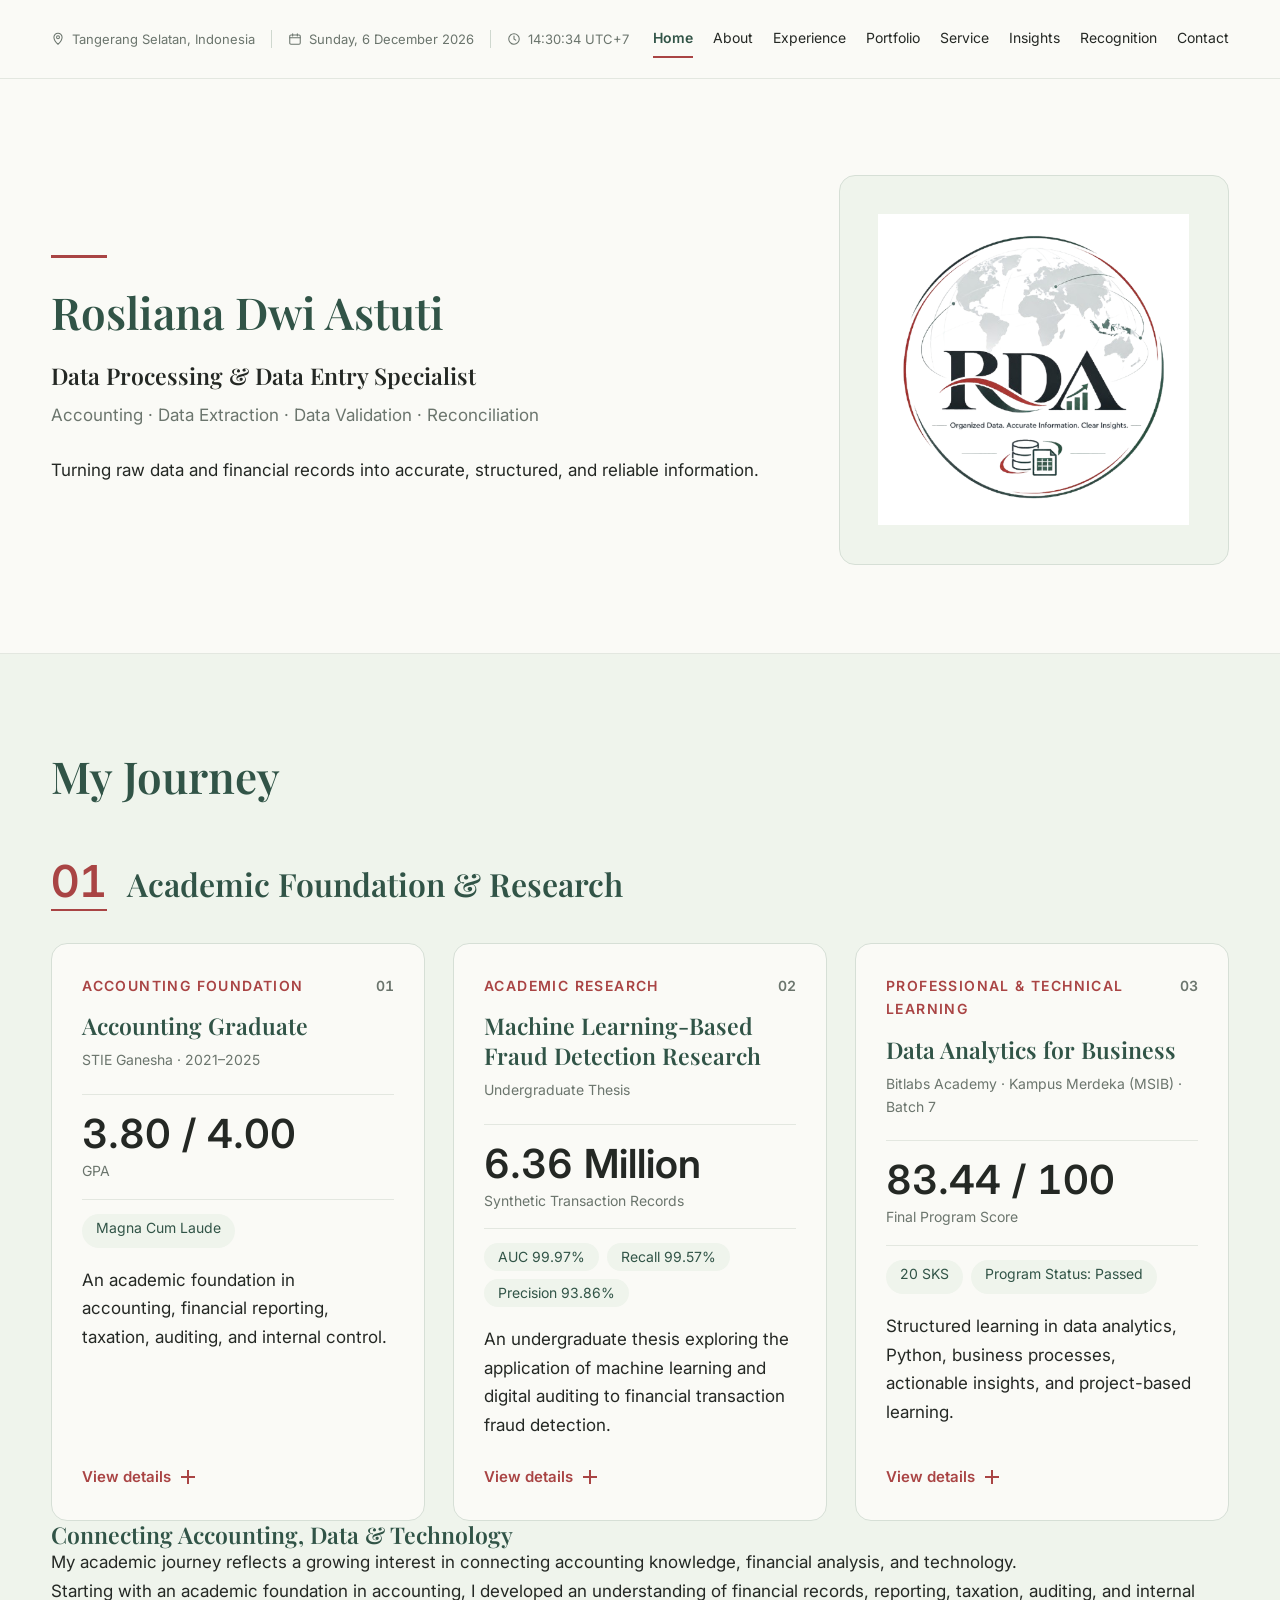
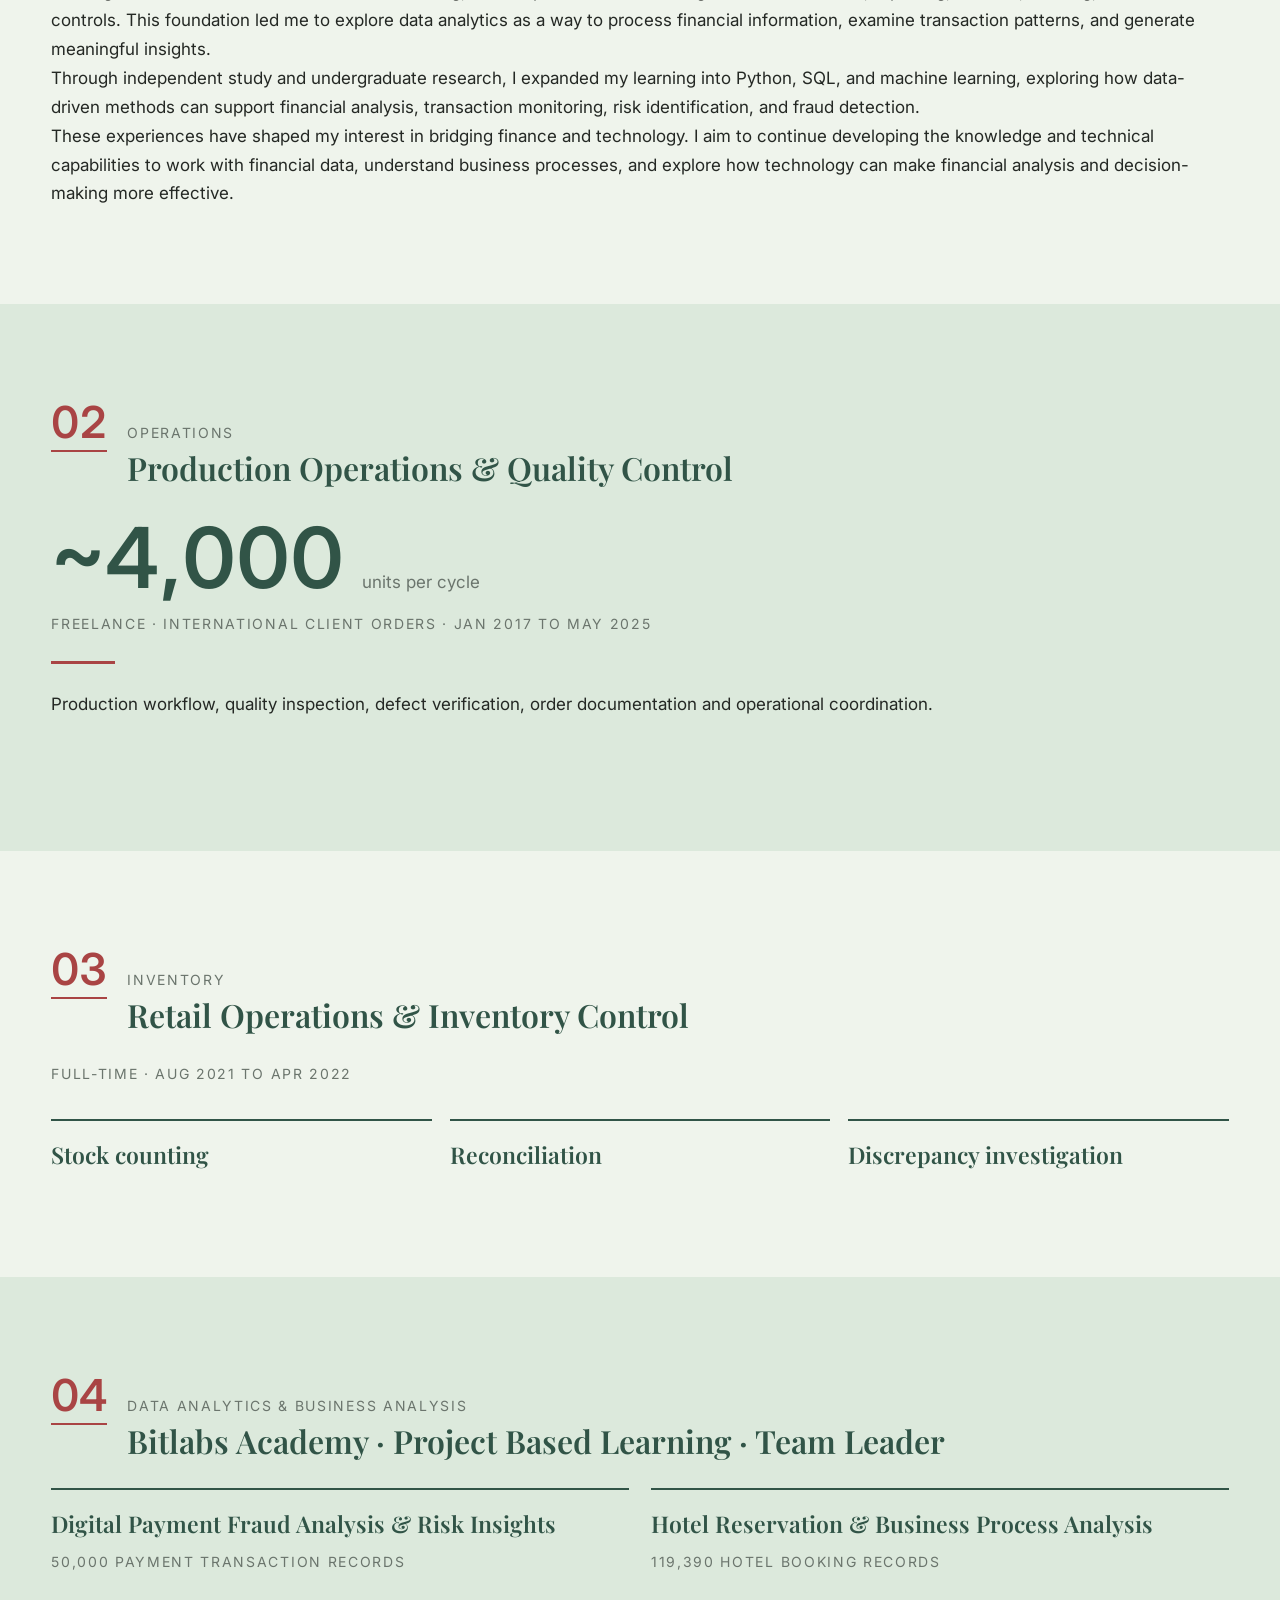
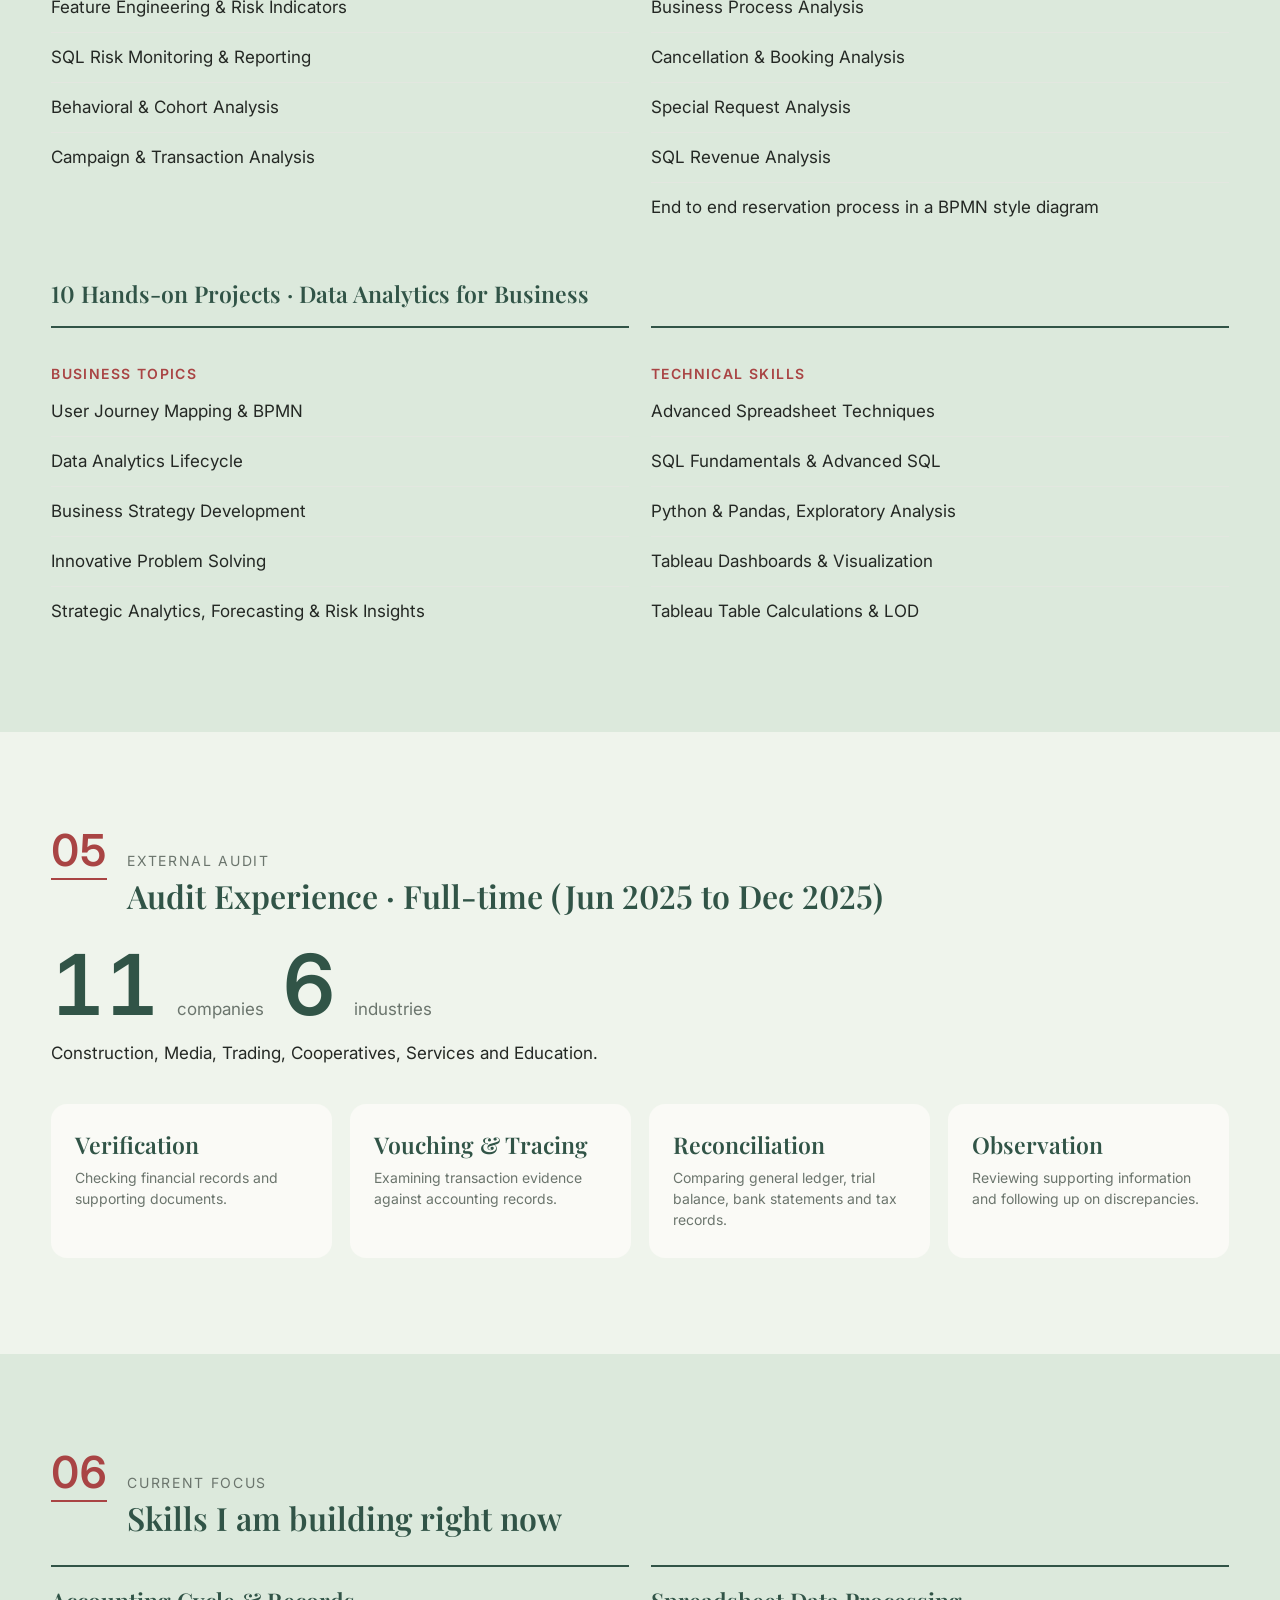
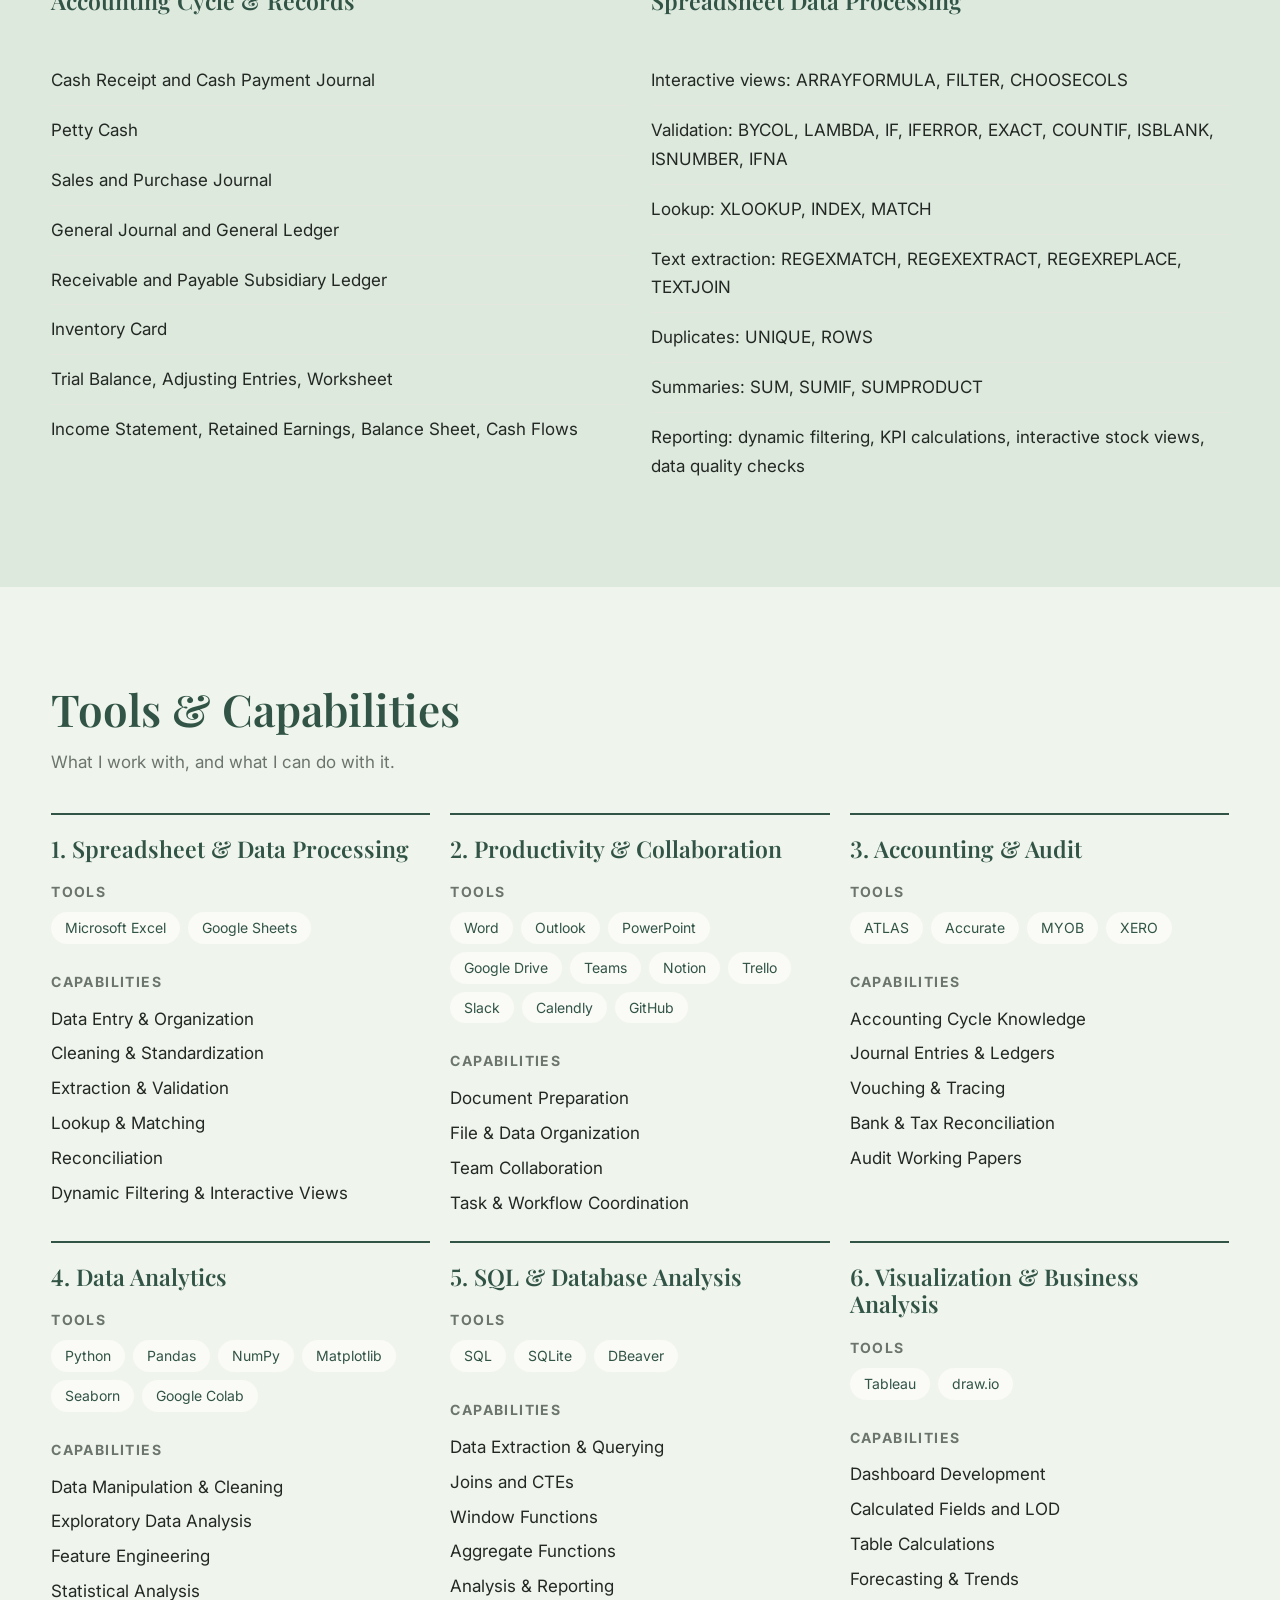
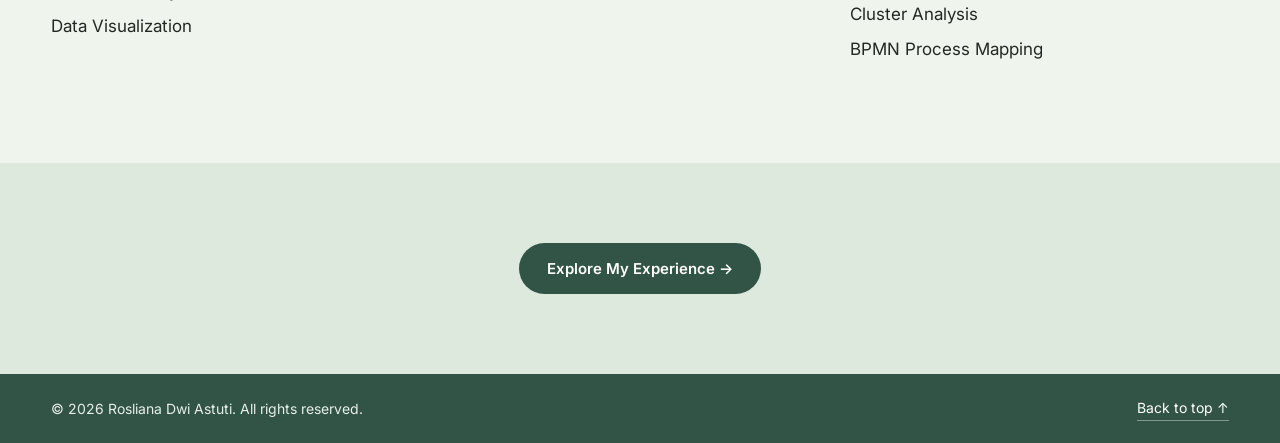
==== commit 8c956a8d: "Update index.html" ====
--- a/index.html
+++ b/index.html
@@ -15,7 +15,7 @@
 <main>
 <section class="panel s-mint" id="journey"><div class="wrap"><h1 style="margin-bottom:56px">My Journey</h1>
 <div class="head"><span class="num">01</span><div><h2>Academic Foundation &amp; Research</h2></div></div>
-<div class="acards"><button type="button" class="acard" data-open="m-accounting" aria-haspopup="dialog"><span class="ac-top"><span class="ac-cat">Accounting Foundation</span><span class="ac-n">01</span></span><span class="ac-title">Accounting Graduate</span><span class="ac-inst">STIE Ganesha · 2021–2025</span><span class="ac-hl"><span class="ac-big">3.80 / 4.00</span><span class="ac-lab">GPA</span></span><span class="ac-ex"><span>Magna Cum Laude</span></span><span class="ac-desc">An academic foundation in accounting, financial reporting, taxation, auditing, and internal control.</span><span class="ac-more">View details <span class="ac-plus" aria-hidden="true"></span></span></button><button type="button" class="acard" data-open="m-research" aria-haspopup="dialog"><span class="ac-top"><span class="ac-cat">Academic Research</span><span class="ac-n">02</span></span><span class="ac-title">Machine Learning-Based Fraud Detection Research</span><span class="ac-inst">Undergraduate Thesis</span><span class="ac-hl"><span class="ac-big">6.36 Million</span><span class="ac-lab">Synthetic Transaction Records</span></span><span class="ac-ex"><span>AUC 99.97%</span><span>Recall 99.57%</span><span>Precision 93.86%</span></span><span class="ac-desc">An undergraduate thesis exploring the application of machine learning and digital auditing to financial transaction fraud detection.</span><span class="ac-more">View details <span class="ac-plus" aria-hidden="true"></span></span></button><button type="button" class="acard" data-open="m-program" aria-haspopup="dialog"><span class="ac-top"><span class="ac-cat">Professional &amp; Technical Learning</span><span class="ac-n">03</span></span><span class="ac-title">Data Analytics for Business</span><span class="ac-inst">Bitlabs Academy · Kampus Merdeka (MSIB) · Batch 7</span><span class="ac-hl"><span class="ac-big">83.44 / 100</span><span class="ac-lab">Final Program Score</span></span><span class="ac-ex"><span>20 SKS</span><span>Program Status: Passed</span></span><span class="ac-desc">Structured learning in data analytics, Python, business processes, actionable insights, and project-based learning.</span><span class="ac-more">View details <span class="ac-plus" aria-hidden="true"></span></span></button></div></div></section>
+<div class="acards"><button type="button" class="acard" data-open="m-accounting" aria-haspopup="dialog"><span class="ac-top"><span class="ac-cat">Accounting Foundation</span><span class="ac-n">01</span></span><span class="ac-title">Accounting Graduate</span><span class="ac-inst">STIE Ganesha · 2021–2025</span><span class="ac-hl"><span class="ac-big">3.80 / 4.00</span><span class="ac-lab">GPA</span></span><span class="ac-ex"><span>Magna Cum Laude</span></span><span class="ac-desc">An academic foundation in accounting, financial reporting, taxation, auditing, and internal control.</span><span class="ac-more">View details <span class="ac-plus" aria-hidden="true"></span></span></button><button type="button" class="acard" data-open="m-research" aria-haspopup="dialog"><span class="ac-top"><span class="ac-cat">Academic Research</span><span class="ac-n">02</span></span><span class="ac-title">Machine Learning-Based Fraud Detection Research</span><span class="ac-inst">Undergraduate Thesis</span><span class="ac-hl"><span class="ac-big">6.36 Million</span><span class="ac-lab">Synthetic Transaction Records</span></span><span class="ac-ex"><span>AUC 99.97%</span><span>Recall 99.57%</span><span>Precision 93.86%</span></span><span class="ac-desc">An undergraduate thesis exploring the application of machine learning and digital auditing to financial transaction fraud detection.</span><span class="ac-more">View details <span class="ac-plus" aria-hidden="true"></span></span></button><button type="button" class="acard" data-open="m-program" aria-haspopup="dialog"><span class="ac-top"><span class="ac-cat">Professional &amp; Technical Learning</span><span class="ac-n">03</span></span><span class="ac-title">Data Analytics for Business</span><span class="ac-inst">Bitlabs Academy · Kampus Merdeka (MSIB) · Batch 7</span><span class="ac-hl"><span class="ac-big">83.44 / 100</span><span class="ac-lab">Final Program Score</span></span><span class="ac-ex"><span>20 SKS</span><span>Program Status: Passed</span></span><span class="ac-desc">Structured learning in data analytics, Python, business processes, actionable insights, and project-based learning.</span><span class="ac-more">View details <span class="ac-plus" aria-hidden="true"></span></span></button></div><div class="academic-note"><h3>Connecting Accounting, Data &amp; Technology</h3><p>My academic journey reflects a growing interest in connecting accounting knowledge, financial analysis, and technology.</p><p>Starting with an academic foundation in accounting, I developed an understanding of financial records, reporting, taxation, auditing, and internal controls. This foundation led me to explore data analytics as a way to process financial information, examine transaction patterns, and generate meaningful insights.</p><p>Through independent study and undergraduate research, I expanded my learning into Python, SQL, and machine learning, exploring how data-driven methods can support financial analysis, transaction monitoring, risk identification, and fraud detection.</p><p>These experiences have shaped my interest in bridging finance and technology. I aim to continue developing the knowledge and technical capabilities to work with financial data, understand business processes, and explore how technology can make financial analysis and decision-making more effective.</p></div></div></section>
 
 <section class="panel s-sage"><div class="wrap"><div class="head"><span class="num">02</span><div><div class="kicker">Operations</div><h2>Production Operations &amp; Quality Control</h2></div></div>
 <div class="big"><b>~4,000</b><span>units per cycle</span></div>
@@ -45,7 +45,7 @@
 
 <section class="panel s-mint" id="tools"><div class="wrap"><h1 style="margin-bottom:12px">Tools &amp; Capabilities</h1><p class="page-sub" style="margin-bottom:36px">What I work with, and what I can do with it.</p>
 <div class="tools"><div class="card"><h3>1. Spreadsheet &amp; Data Processing</h3><h4>Tools</h4><div><span class="pill">Microsoft Excel</span><span class="pill">Google Sheets</span></div><h4>Capabilities</h4><ul><li>Data Entry &amp; Organization</li><li>Cleaning &amp; Standardization</li><li>Extraction &amp; Validation</li><li>Lookup &amp; Matching</li><li>Reconciliation</li><li>Dynamic Filtering &amp; Interactive Views</li></ul></div><div class="card"><h3>2. Productivity &amp; Collaboration</h3><h4>Tools</h4><div><span class="pill">Word</span><span class="pill">Outlook</span><span class="pill">PowerPoint</span><span class="pill">Google Drive</span><span class="pill">Teams</span><span class="pill">Notion</span><span class="pill">Trello</span><span class="pill">Slack</span><span class="pill">Calendly</span><span class="pill">GitHub</span></div><h4>Capabilities</h4><ul><li>Document Preparation</li><li>File &amp; Data Organization</li><li>Team Collaboration</li><li>Task &amp; Workflow Coordination</li></ul></div><div class="card"><h3>3. Accounting &amp; Audit</h3><h4>Tools</h4><div><span class="pill">ATLAS</span><span class="pill">Accurate</span><span class="pill">MYOB</span><span class="pill">XERO</span></div><h4>Capabilities</h4><ul><li>Accounting Cycle Knowledge</li><li>Journal Entries &amp; Ledgers</li><li>Vouching &amp; Tracing</li><li>Bank &amp; Tax Reconciliation</li><li>Audit Working Papers</li></ul></div><div class="card"><h3>4. Data Analytics</h3><h4>Tools</h4><div><span class="pill">Python</span><span class="pill">Pandas</span><span class="pill">NumPy</span><span class="pill">Matplotlib</span><span class="pill">Seaborn</span><span class="pill">Google Colab</span></div><h4>Capabilities</h4><ul><li>Data Manipulation &amp; Cleaning</li><li>Exploratory Data Analysis</li><li>Feature Engineering</li><li>Statistical Analysis</li><li>Data Visualization</li></ul></div><div class="card"><h3>5. SQL &amp; Database Analysis</h3><h4>Tools</h4><div><span class="pill">SQL</span><span class="pill">SQLite</span><span class="pill">DBeaver</span></div><h4>Capabilities</h4><ul><li>Data Extraction &amp; Querying</li><li>Joins and CTEs</li><li>Window Functions</li><li>Aggregate Functions</li><li>Analysis &amp; Reporting</li></ul></div><div class="card"><h3>6. Visualization &amp; Business Analysis</h3><h4>Tools</h4><div><span class="pill">Tableau</span><span class="pill">draw.io</span></div><h4>Capabilities</h4><ul><li>Dashboard Development</li><li>Calculated Fields and LOD</li><li>Table Calculations</li><li>Forecasting &amp; Trends</li><li>Cluster Analysis</li><li>BPMN Process Mapping</li></ul></div></div></div></section>
-<div class="amodal" id="m-accounting" role="dialog" aria-modal="true" aria-labelledby="m-accounting-t" hidden><div class="amodal-bg" data-close></div><div class="amodal-panel" tabindex="-1"><div class="am-head"><span class="am-label">Accounting Foundation</span><button type="button" class="am-x" data-close aria-label="Close details">Close <span aria-hidden="true">×</span></button></div><div class="am-body"><h3 id="m-accounting-t">Accounting Graduate</h3><p class="am-sub">STIE Ganesha · 2021–2025</p><ul class="am-facts"><li>GPA 3.80 / 4.00</li><li>Magna Cum Laude</li></ul><div class="am-text"><p>Bachelor's degree in Accounting with a cumulative GPA of 3.80/4.00, graduating Magna Cum Laude.</p><p>My academic background provided a foundation in accounting, financial reporting, taxation, auditing, and internal control. Over time, my interest expanded toward data analytics and financial technology, particularly in understanding how data driven methods can support financial analysis and fraud detection.</p><h4 class="dh">Relevant Academic Coursework</h4><p>My coursework covered financial accounting, reporting, taxation, auditing, and technology related accounting processes.</p><h5 class="ds">Accounting &amp; Financial Reporting</h5><div class="tw"><table class="dt"><thead><tr><th scope="col">Course</th><th scope="col">Grade</th></tr></thead><tbody><tr><td>Accounting Information System</td><td>A</td></tr><tr><td>Intermediate Financial Accounting</td><td>B</td></tr><tr><td>Advanced Financial Accounting</td><td>A</td></tr><tr><td>Financial Statement Analysis</td><td>A</td></tr><tr><td>Cost Accounting</td><td>A</td></tr><tr><td>Taxation</td><td>A</td></tr><tr><td>Management Accounting</td><td>B</td></tr><tr><td>Accounting Theory</td><td>A</td></tr><tr><td>Public Sector Accounting</td><td>A</td></tr></tbody></table></div><h5 class="ds">Auditing &amp; Internal Control</h5><div class="tw"><table class="dt"><thead><tr><th scope="col">Course</th><th scope="col">Grade</th></tr></thead><tbody><tr><td>Internal Auditing</td><td>A</td></tr><tr><td>Computer Based Auditing</td><td>A</td></tr><tr><td>Forensic Accounting and Investigative Audit</td><td>A</td></tr><tr><td>Accounting Examination</td><td>A</td></tr><tr><td>Quality Management Audit</td><td>A</td></tr><tr><td>Management Control System</td><td>B</td></tr></tbody></table></div><p>These subjects developed an understanding of financial records, accounting procedures, transaction verification, internal controls, audit processes, and financial analysis.</p></div></div></div></div><div class="amodal" id="m-research" role="dialog" aria-modal="true" aria-labelledby="m-research-t" hidden><div class="amodal-bg" data-close></div><div class="amodal-panel" tabindex="-1"><div class="am-head"><span class="am-label">Academic Research</span><button type="button" class="am-x" data-close aria-label="Close details">Close <span aria-hidden="true">×</span></button></div><div class="am-body"><h3 id="m-research-t">Machine Learning-Based Fraud Detection Research</h3><p class="am-sub">Machine Learning Based Fraud Detection in Digital Financial Transactions · Undergraduate Thesis</p><ul class="am-facts"><li>6.36 Million Synthetic Transaction Records</li><li>AUC 99.97%</li><li>Recall 99.57%</li><li>Precision 93.86%</li></ul><div class="am-text"><h4 class="dh">Research Background</h4><p>My interest in financial data analytics eventually led me to explore machine learning as the subject of my undergraduate thesis.</p><p>Although my academic background was in Accounting rather than Computer Science, I chose to combine financial transaction analysis with machine learning to explore a more technology driven approach to fraud detection.</p><p>This required independent learning beyond my formal accounting curriculum. I studied machine learning concepts, reviewed relevant research literature, compared methodological approaches, and explored techniques suitable for financial fraud detection.</p><p>Based on this learning process, I selected XGBoost as the classification algorithm and incorporated SMOTE (Synthetic Minority Over sampling Technique) to address the imbalance between legitimate and fraudulent transaction classes.</p><p>The research involved data preparation, feature engineering, model development, and performance evaluation using approximately 6.36 million synthetic financial transaction records.</p><h4 class="dh">Research Objectives</h4><ul class="det"><li>Examine transaction characteristics and identify patterns associated with potentially fraudulent activities.</li><li>Evaluate the limitations of an existing rule based fraud detection indicator.</li><li>Prepare and transform large scale transaction data for machine learning analysis.</li><li>Develop an XGBoost classification model to distinguish normal and fraudulent transactions.</li><li>Address class imbalance using the Synthetic Minority Over sampling Technique (SMOTE).</li><li>Evaluate model performance through AUC, precision, recall, confusion matrix, and processing time.</li><li>Assess the potential application of machine learning as an analytical tool to support digital audit procedures.</li></ul><h4 class="dh">Dataset Background - PaySim</h4><p>The research used PaySim, a synthetic mobile money transaction dataset developed by Edgar Alonso Lopez Rojas and collaborators.</p><p>PaySim was designed to simulate mobile money transactions using an approach informed by real financial transaction data. Its development addressed a major research limitation: the restricted availability of genuine financial transaction records because of privacy and confidentiality concerns.</p><p>The simulator's research foundation was presented at the 28th European Modeling and Simulation Symposium (EMSS) in 2016.</p><p>The public dataset was generated using a simulation approach informed by aggregated transaction data from a real mobile money service. It reproduces transaction characteristics and simulated fraudulent behavior while avoiding the direct disclosure of confidential customer transaction records.</p><p>This made PaySim a suitable research resource for exploring and evaluating fraud detection methods in a simulated financial environment.</p><p>Research Data Disclosure: This study used the PaySim synthetic financial transaction dataset. The data represents simulated mobile money transactions based on observed characteristics of real world financial operations; it does not contain actual customer or company transaction records.</p><h4 class="dh">Research Methodology</h4><p>The research process involved the following stages:</p><ul class="det"><li>Data Understanding &amp; Preparation - examining transaction structures, data characteristics, and variables relevant to fraud detection.</li><li>Feature Engineering - preparing and transforming relevant transaction attributes for model development.</li><li>Class Imbalance Handling - applying SMOTE to address the imbalance between legitimate and fraudulent transactions in the training data.</li><li>Model Development - developing an XGBoost classification model.</li><li>Model Evaluation - assessing model performance using AUC, recall, precision, and processing time.</li></ul><h4 class="dh">Research Results</h4><div class="tw"><table class="dt"><thead><tr><th scope="col">Evaluation Metric</th><th scope="col">Result</th></tr></thead><tbody><tr><td>Processing Time per 1 Million Test Records</td><td>121.72 seconds</td></tr><tr><td>AUC Score</td><td>99.97%</td></tr><tr><td>Recall</td><td>99.57%</td></tr><tr><td>Precision</td><td>93.86%</td></tr></tbody></table></div><p>The results represent the model's performance within the research dataset and evaluation setup. They demonstrate the potential of combining financial transaction analysis with machine learning techniques in a controlled fraud detection research environment.</p><h4 class="dh">Research Perspective</h4><p>This academic journey reflects my growing interest in connecting accounting knowledge, financial transaction analysis, and data technology.</p><p>Starting from accounting studies, continuing through practical data analytics projects, and eventually exploring machine learning independently, I developed an appreciation for learning across disciplines and approaching unfamiliar problems through structured research.</p><p>Rather than limiting financial analysis to conventional accounting procedures, I became interested in exploring how data processing, analytical methods, and technology can provide additional perspectives on financial information and potential risks.</p></div></div></div></div><div class="amodal" id="m-program" role="dialog" aria-modal="true" aria-labelledby="m-program-t" hidden><div class="amodal-bg" data-close></div><div class="amodal-panel" tabindex="-1"><div class="am-head"><span class="am-label">Professional &amp; Technical Learning</span><button type="button" class="am-x" data-close aria-label="Close details">Close <span aria-hidden="true">×</span></button></div><div class="am-body"><h3 id="m-program-t">Data Analytics for Business</h3><p class="am-sub">Bitlabs Academy · Kampus Merdeka (MSIB) · Batch 7 · 2024</p><ul class="am-facts"><li>83.44 / 100</li><li>20 SKS</li><li>Program Status: Passed</li></ul><div class="am-text"><h4 class="dh">Independent Study Program</h4><p>Participated in the Data Analytics for Business Independent Study Program organized through the Indonesian government's Kampus Merdeka initiative. The program combined structured learning, technical assignments, assessments, and project based learning to develop practical data analytics capabilities.</p><h4 class="dh">Learning Modules</h4><ul class="det"><li>Data Analytic for Fundamentals</li><li>Python for Data Analytics</li><li>Business Process and Innovation Fundamental</li><li>Transforming Data into Actionable Insights</li><li>Professional Skills Mastery Modules for Career Readiness</li></ul><h4 class="dh">Program Assessment</h4><div class="tw"><table class="dt"><thead><tr><th scope="col">Assessment Component</th><th scope="col">Score</th></tr></thead><tbody><tr><td>Hands-on Assignments</td><td>93–99</td></tr><tr><td>Weekly Check-ins</td><td>93–98</td></tr><tr><td>Midterm</td><td>84</td></tr><tr><td>Project-Based Learning</td><td>74.90</td></tr></tbody></table></div><p>Final Program Score: 83.44 / 100</p><p>Program Completion: Passed · 20 Credits (SKS)</p><h4 class="dh">Project Based Learning</h4><h5 class="ds">Digital Payment Fraud Analysis &amp; Risk Insights</h5><p>Served as a Team Leader in a project involving approximately 50,000 digital payment transaction records and supporting datasets.</p><p>The project focused on analyzing digital payment risks, identifying suspicious buyer seller relationships, examining transaction frequency and promotion usage, and developing SQL based monitoring structures to support fraud investigation.</p><p>Alongside team coordination and task management, I was directly responsible for analytical and technical work, including data preparation, exploratory analysis, feature engineering, SQL fraud monitoring, cohort analysis, and campaign related investigations.</p><p>The project provided an opportunity to apply data analytics concepts and technical methods to a business oriented financial transaction case study.</p><p>Starting from accounting studies, continuing through practical data analytics projects, and eventually exploring machine learning independently, I developed an appreciation for learning across disciplines and approaching unfamiliar problems through structured research.</p></div></div></div></div>
+<div class="amodal" id="m-accounting" role="dialog" aria-modal="true" aria-labelledby="m-accounting-t" hidden><div class="amodal-bg" data-close></div><div class="amodal-panel" tabindex="-1"><div class="am-head"><span class="am-label">Accounting Foundation</span><button type="button" class="am-x" data-close aria-label="Close details">Close <span aria-hidden="true">×</span></button></div><div class="am-body"><h3 id="m-accounting-t">Accounting Graduate</h3><p class="am-sub">STIE Ganesha · 2021–2025</p><ul class="am-facts"><li>GPA 3.80 / 4.00</li><li>Magna Cum Laude</li></ul><div class="am-text"><p>Bachelor's degree in Accounting with a cumulative GPA of 3.80/4.00, graduating Magna Cum Laude.</p><p>My academic background provided a foundation in accounting, financial reporting, taxation, auditing, and internal control. Over time, my interest expanded toward data analytics and financial technology, particularly in understanding how data driven methods can support financial analysis and fraud detection.</p><h4 class="dh">Relevant Academic Coursework</h4><p>My coursework covered financial accounting, reporting, taxation, auditing, and technology related accounting processes.</p><h5 class="ds">Accounting &amp; Financial Reporting</h5><div class="tw"><table class="dt"><thead><tr><th scope="col">Course</th><th scope="col">Grade</th></tr></thead><tbody><tr><td>Accounting Information System</td><td>A</td></tr><tr><td>Intermediate Financial Accounting</td><td>B</td></tr><tr><td>Advanced Financial Accounting</td><td>A</td></tr><tr><td>Financial Statement Analysis</td><td>A</td></tr><tr><td>Cost Accounting</td><td>A</td></tr><tr><td>Taxation</td><td>A</td></tr><tr><td>Management Accounting</td><td>B</td></tr><tr><td>Accounting Theory</td><td>A</td></tr><tr><td>Public Sector Accounting</td><td>A</td></tr></tbody></table></div><h5 class="ds">Auditing &amp; Internal Control</h5><div class="tw"><table class="dt"><thead><tr><th scope="col">Course</th><th scope="col">Grade</th></tr></thead><tbody><tr><td>Internal Auditing</td><td>A</td></tr><tr><td>Computer Based Auditing</td><td>A</td></tr><tr><td>Forensic Accounting and Investigative Audit</td><td>A</td></tr><tr><td>Accounting Examination</td><td>A</td></tr><tr><td>Quality Management Audit</td><td>A</td></tr><tr><td>Management Control System</td><td>B</td></tr></tbody></table></div><p>These subjects developed an understanding of financial records, accounting procedures, transaction verification, internal controls, audit processes, and financial analysis.</p></div></div></div></div><div class="amodal" id="m-research" role="dialog" aria-modal="true" aria-labelledby="m-research-t" hidden><div class="amodal-bg" data-close></div><div class="amodal-panel" tabindex="-1"><div class="am-head"><span class="am-label">Academic Research</span><button type="button" class="am-x" data-close aria-label="Close details">Close <span aria-hidden="true">×</span></button></div><div class="am-body"><h3 id="m-research-t">Machine Learning-Based Fraud Detection Research</h3><p class="am-sub">Machine Learning Based Fraud Detection in Digital Financial Transactions · Undergraduate Thesis</p><ul class="am-facts"><li>6.36 Million Synthetic Transaction Records</li><li>AUC 99.97%</li><li>Recall 99.57%</li><li>Precision 93.86%</li></ul><div class="am-text"><h4 class="dh">Research Background</h4><p>My interest in financial data analytics eventually led me to explore machine learning as the subject of my undergraduate thesis.</p><p>Although my academic background was in Accounting rather than Computer Science, I chose to combine financial transaction analysis with machine learning to explore a more technology driven approach to fraud detection.</p><p>This required independent learning beyond my formal accounting curriculum. I studied machine learning concepts, reviewed relevant research literature, compared methodological approaches, and explored techniques suitable for financial fraud detection.</p><p>Based on this learning process, I selected XGBoost as the classification algorithm and incorporated SMOTE (Synthetic Minority Over sampling Technique) to address the imbalance between legitimate and fraudulent transaction classes.</p><p>The research involved data preparation, feature engineering, model development, and performance evaluation using approximately 6.36 million synthetic financial transaction records.</p><h4 class="dh">Research Objectives</h4><ul class="det"><li>Examine transaction characteristics and identify patterns associated with potentially fraudulent activities.</li><li>Evaluate the limitations of an existing rule based fraud detection indicator.</li><li>Prepare and transform large scale transaction data for machine learning analysis.</li><li>Develop an XGBoost classification model to distinguish normal and fraudulent transactions.</li><li>Address class imbalance using the Synthetic Minority Over sampling Technique (SMOTE).</li><li>Evaluate model performance through AUC, precision, recall, confusion matrix, and processing time.</li><li>Assess the potential application of machine learning as an analytical tool to support digital audit procedures.</li></ul><h4 class="dh">Dataset Background - PaySim</h4><p>The research used PaySim, a synthetic mobile money transaction dataset developed by Edgar Alonso Lopez Rojas and collaborators.</p><p>PaySim was designed to simulate mobile money transactions using an approach informed by real financial transaction data. Its development addressed a major research limitation: the restricted availability of genuine financial transaction records because of privacy and confidentiality concerns.</p><p>The simulator's research foundation was presented at the 28th European Modeling and Simulation Symposium (EMSS) in 2016.</p><p>The public dataset was generated using a simulation approach informed by aggregated transaction data from a real mobile money service. It reproduces transaction characteristics and simulated fraudulent behavior while avoiding the direct disclosure of confidential customer transaction records.</p><p>This made PaySim a suitable research resource for exploring and evaluating fraud detection methods in a simulated financial environment.</p><p>Research Data Disclosure: This study used the PaySim synthetic financial transaction dataset. The data represents simulated mobile money transactions based on observed characteristics of real world financial operations; it does not contain actual customer or company transaction records.</p><h4 class="dh">Research Methodology</h4><p>The research process involved the following stages:</p><ul class="det"><li>Data Understanding &amp; Preparation - examining transaction structures, data characteristics, and variables relevant to fraud detection.</li><li>Feature Engineering - preparing and transforming relevant transaction attributes for model development.</li><li>Class Imbalance Handling - applying SMOTE to address the imbalance between legitimate and fraudulent transactions in the training data.</li><li>Model Development - developing an XGBoost classification model.</li><li>Model Evaluation - assessing model performance using AUC, recall, precision, and processing time.</li></ul><h4 class="dh">Research Results</h4><div class="tw"><table class="dt"><thead><tr><th scope="col">Evaluation Metric</th><th scope="col">Result</th></tr></thead><tbody><tr><td>Processing Time per 1 Million Test Records</td><td>121.72 seconds</td></tr><tr><td>AUC Score</td><td>99.97%</td></tr><tr><td>Recall</td><td>99.57%</td></tr><tr><td>Precision</td><td>93.86%</td></tr></tbody></table></div><p>The results represent the model's performance within the research dataset and evaluation setup. They demonstrate the potential of combining financial transaction analysis with machine learning techniques in a controlled fraud detection research environment.</p></div></div></div></div><div class="amodal" id="m-program" role="dialog" aria-modal="true" aria-labelledby="m-program-t" hidden><div class="amodal-bg" data-close></div><div class="amodal-panel" tabindex="-1"><div class="am-head"><span class="am-label">Professional &amp; Technical Learning</span><button type="button" class="am-x" data-close aria-label="Close details">Close <span aria-hidden="true">×</span></button></div><div class="am-body"><h3 id="m-program-t">Data Analytics for Business</h3><p class="am-sub">Bitlabs Academy · Kampus Merdeka (MSIB) · Batch 7 · 2024</p><ul class="am-facts"><li>83.44 / 100</li><li>20 SKS</li><li>Program Status: Passed</li></ul><div class="am-text"><h4 class="dh">Independent Study Program</h4><p>Participated in the Data Analytics for Business Independent Study Program organized through the Indonesian government's Kampus Merdeka initiative. The program combined structured learning, technical assignments, assessments, and project based learning to develop practical data analytics capabilities.</p><h4 class="dh">Learning Modules</h4><ul class="det"><li>Data Analytic for Fundamentals</li><li>Python for Data Analytics</li><li>Business Process and Innovation Fundamental</li><li>Transforming Data into Actionable Insights</li><li>Professional Skills Mastery Modules for Career Readiness</li></ul><h4 class="dh">Program Assessment</h4><div class="tw"><table class="dt"><thead><tr><th scope="col">Assessment Component</th><th scope="col">Score</th></tr></thead><tbody><tr><td>Hands-on Assignments</td><td>93–99</td></tr><tr><td>Weekly Check-ins</td><td>93–98</td></tr><tr><td>Midterm</td><td>84</td></tr><tr><td>Project-Based Learning</td><td>74.90</td></tr></tbody></table></div><p>Final Program Score: 83.44 / 100</p><p>Program Completion: Passed · 20 Credits (SKS)</p><h4 class="dh">Project Based Learning</h4><h5 class="ds">Digital Payment Fraud Analysis &amp; Risk Insights</h5><p>Served as a Team Leader in a project involving approximately 50,000 digital payment transaction records and supporting datasets.</p><p>The project focused on analyzing digital payment risks, identifying suspicious buyer seller relationships, examining transaction frequency and promotion usage, and developing SQL based monitoring structures to support fraud investigation.</p><p>Alongside team coordination and task management, I was directly responsible for analytical and technical work, including data preparation, exploratory analysis, feature engineering, SQL fraud monitoring, cohort analysis, and campaign related investigations.</p><p>The project provided an opportunity to apply data analytics concepts and technical methods to a business oriented financial transaction case study.</p><p>Starting from accounting studies, continuing through practical data analytics projects, and eventually exploring machine learning independently, I developed an appreciation for learning across disciplines and approaching unfamiliar problems through structured research.</p></div></div></div></div>
 </main>
 <script src="main.js"></script>
 <script src="academic.js"></script></body></html>
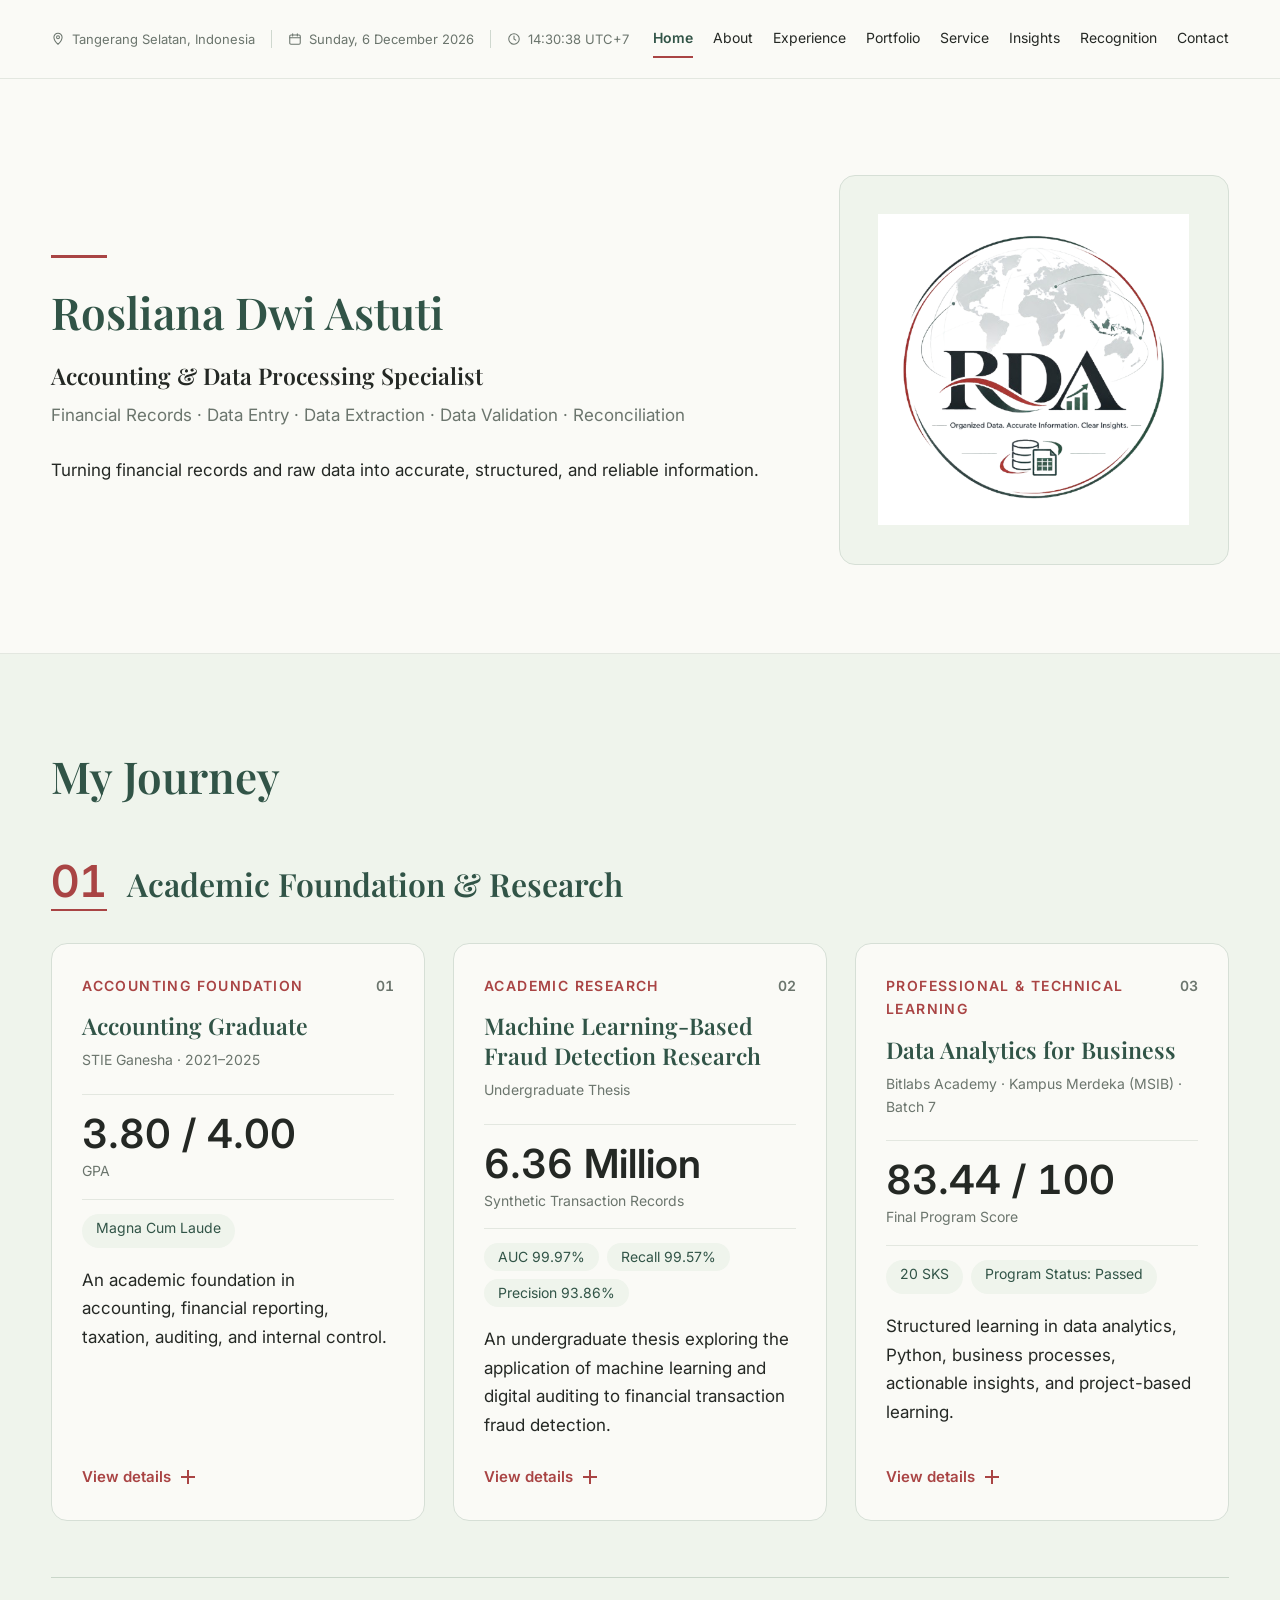
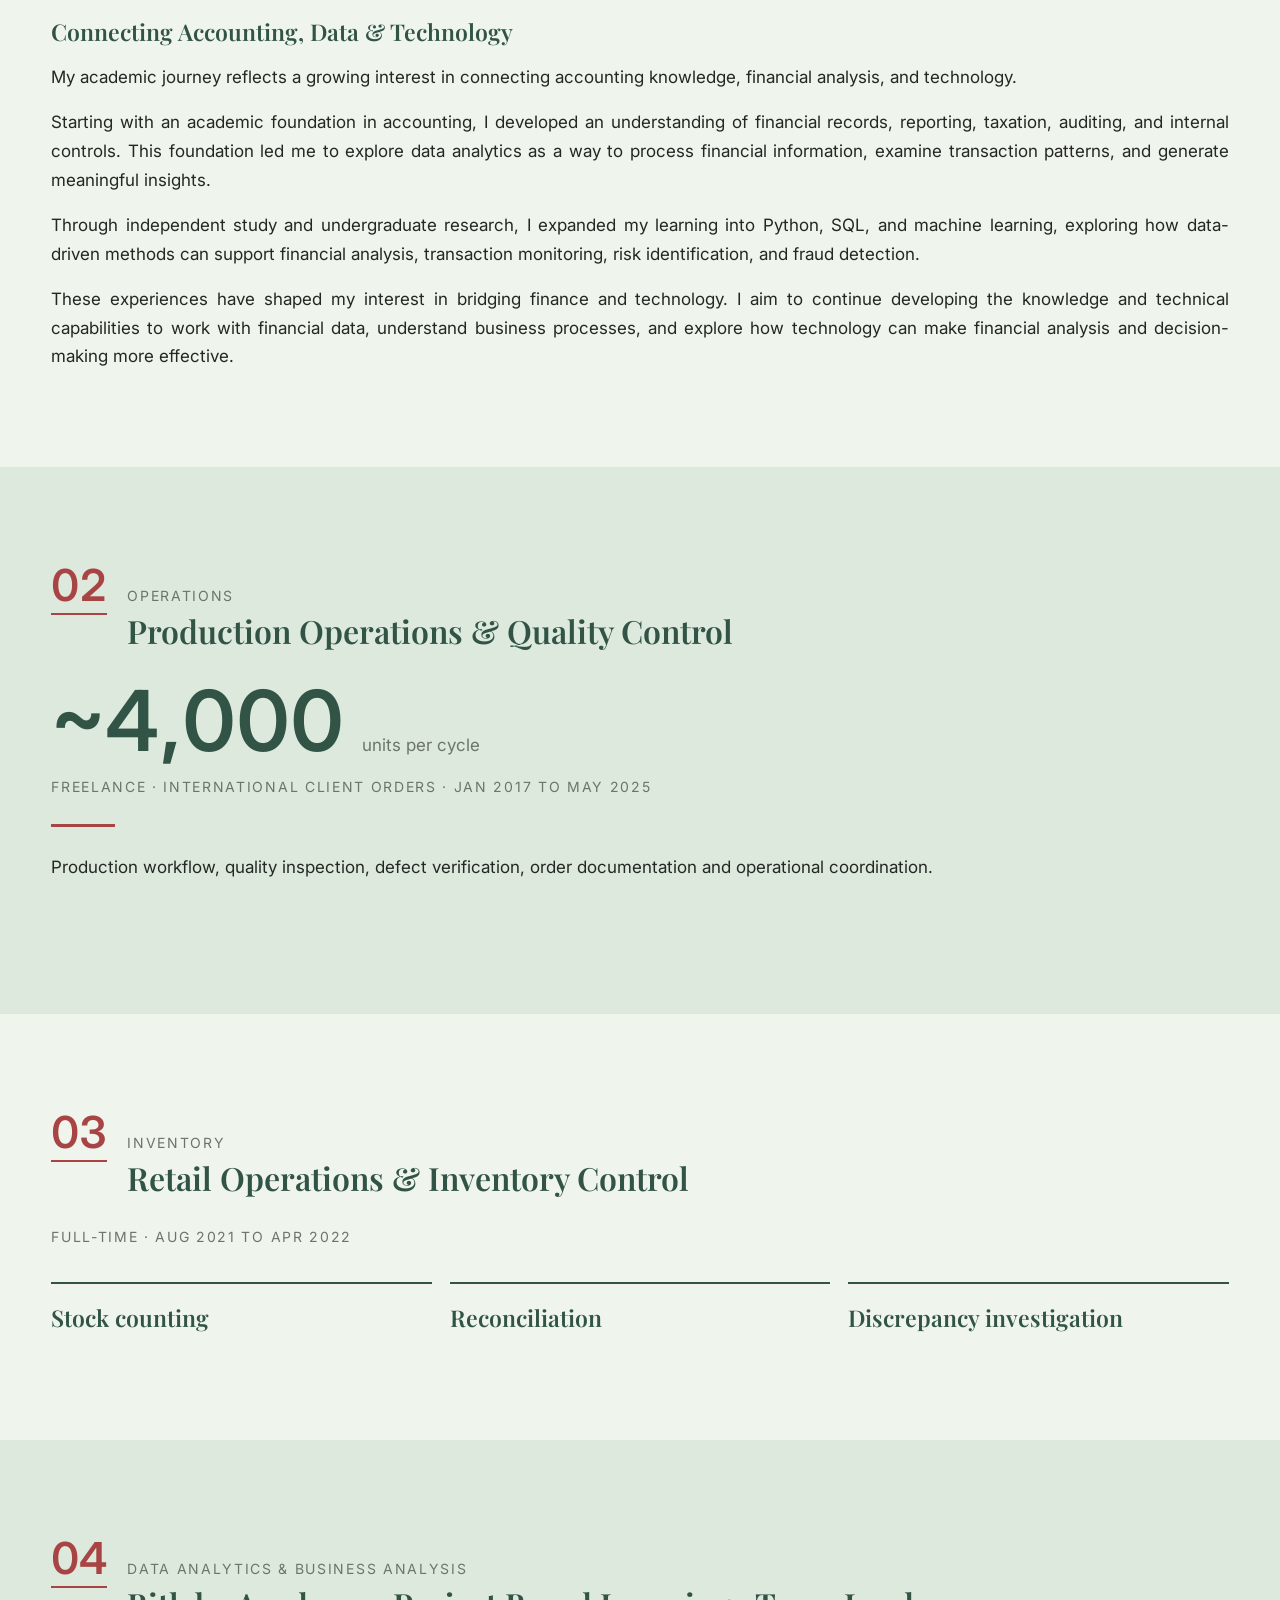
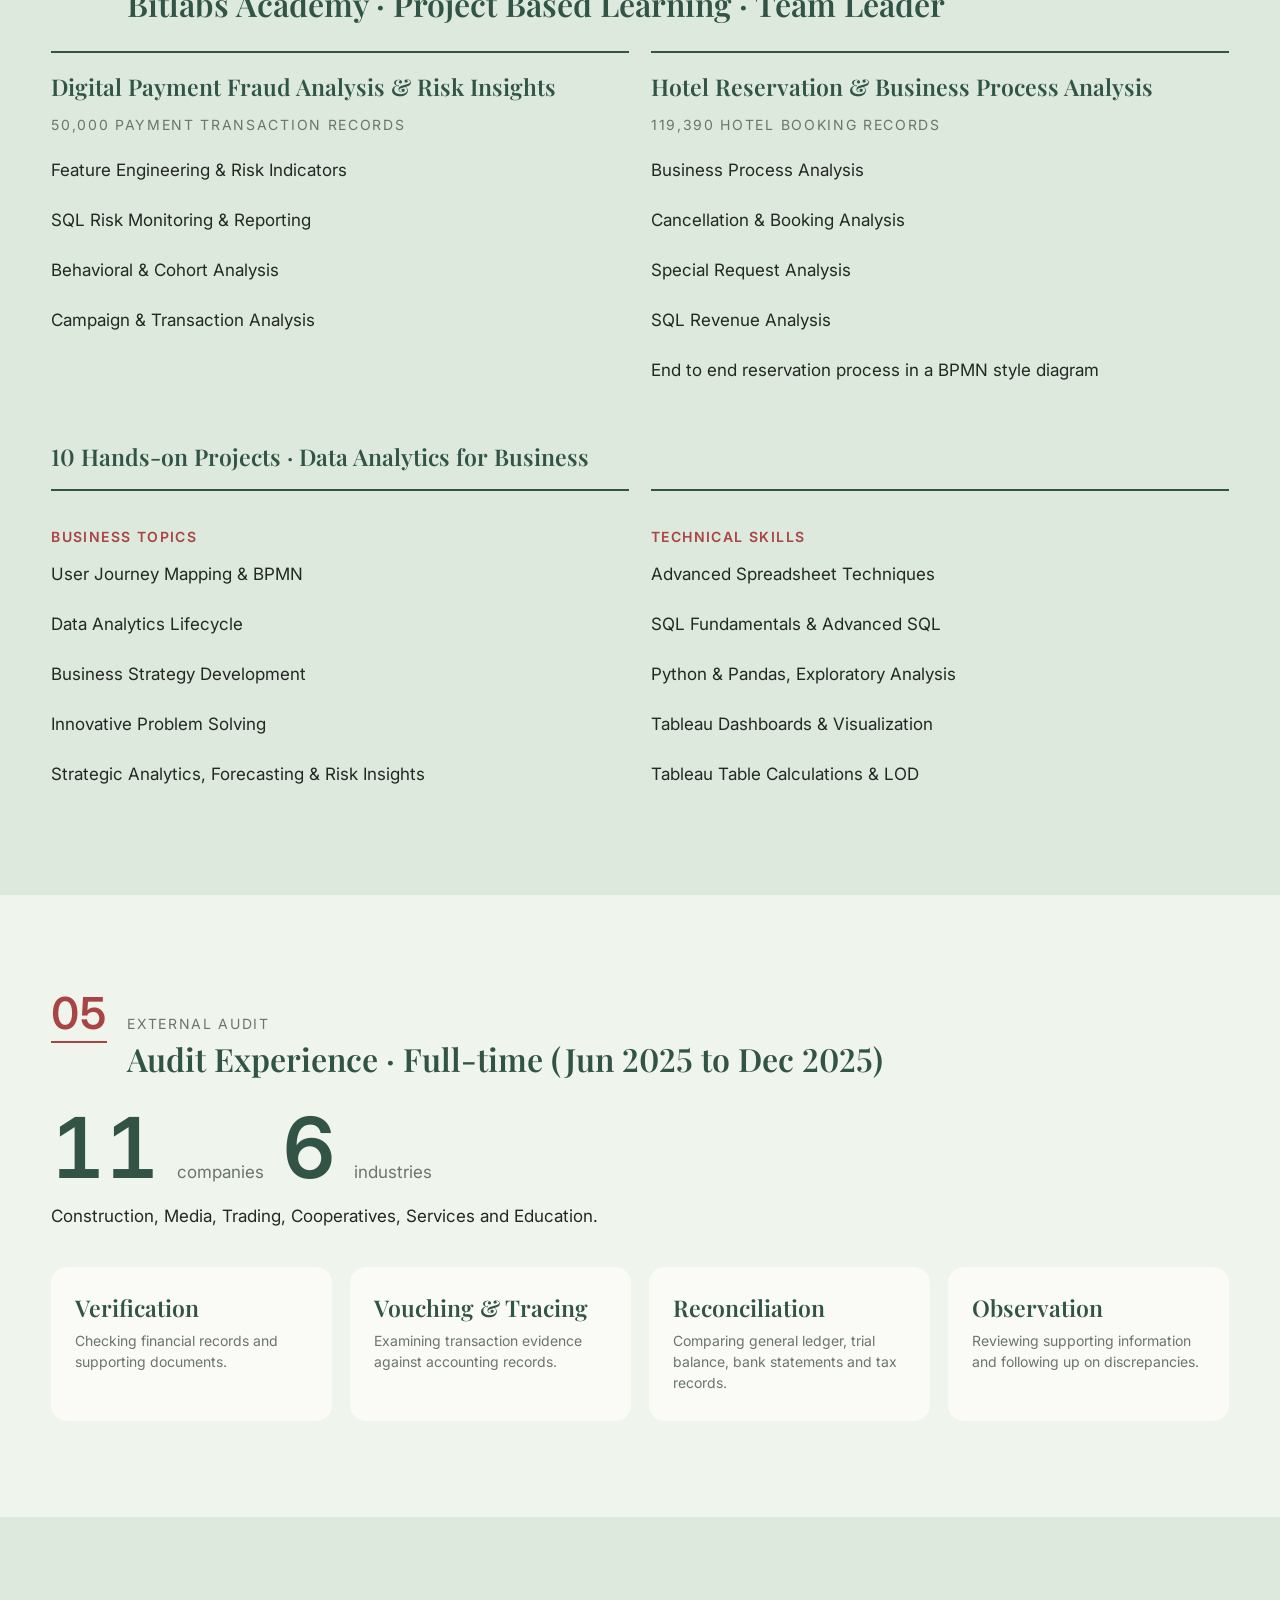
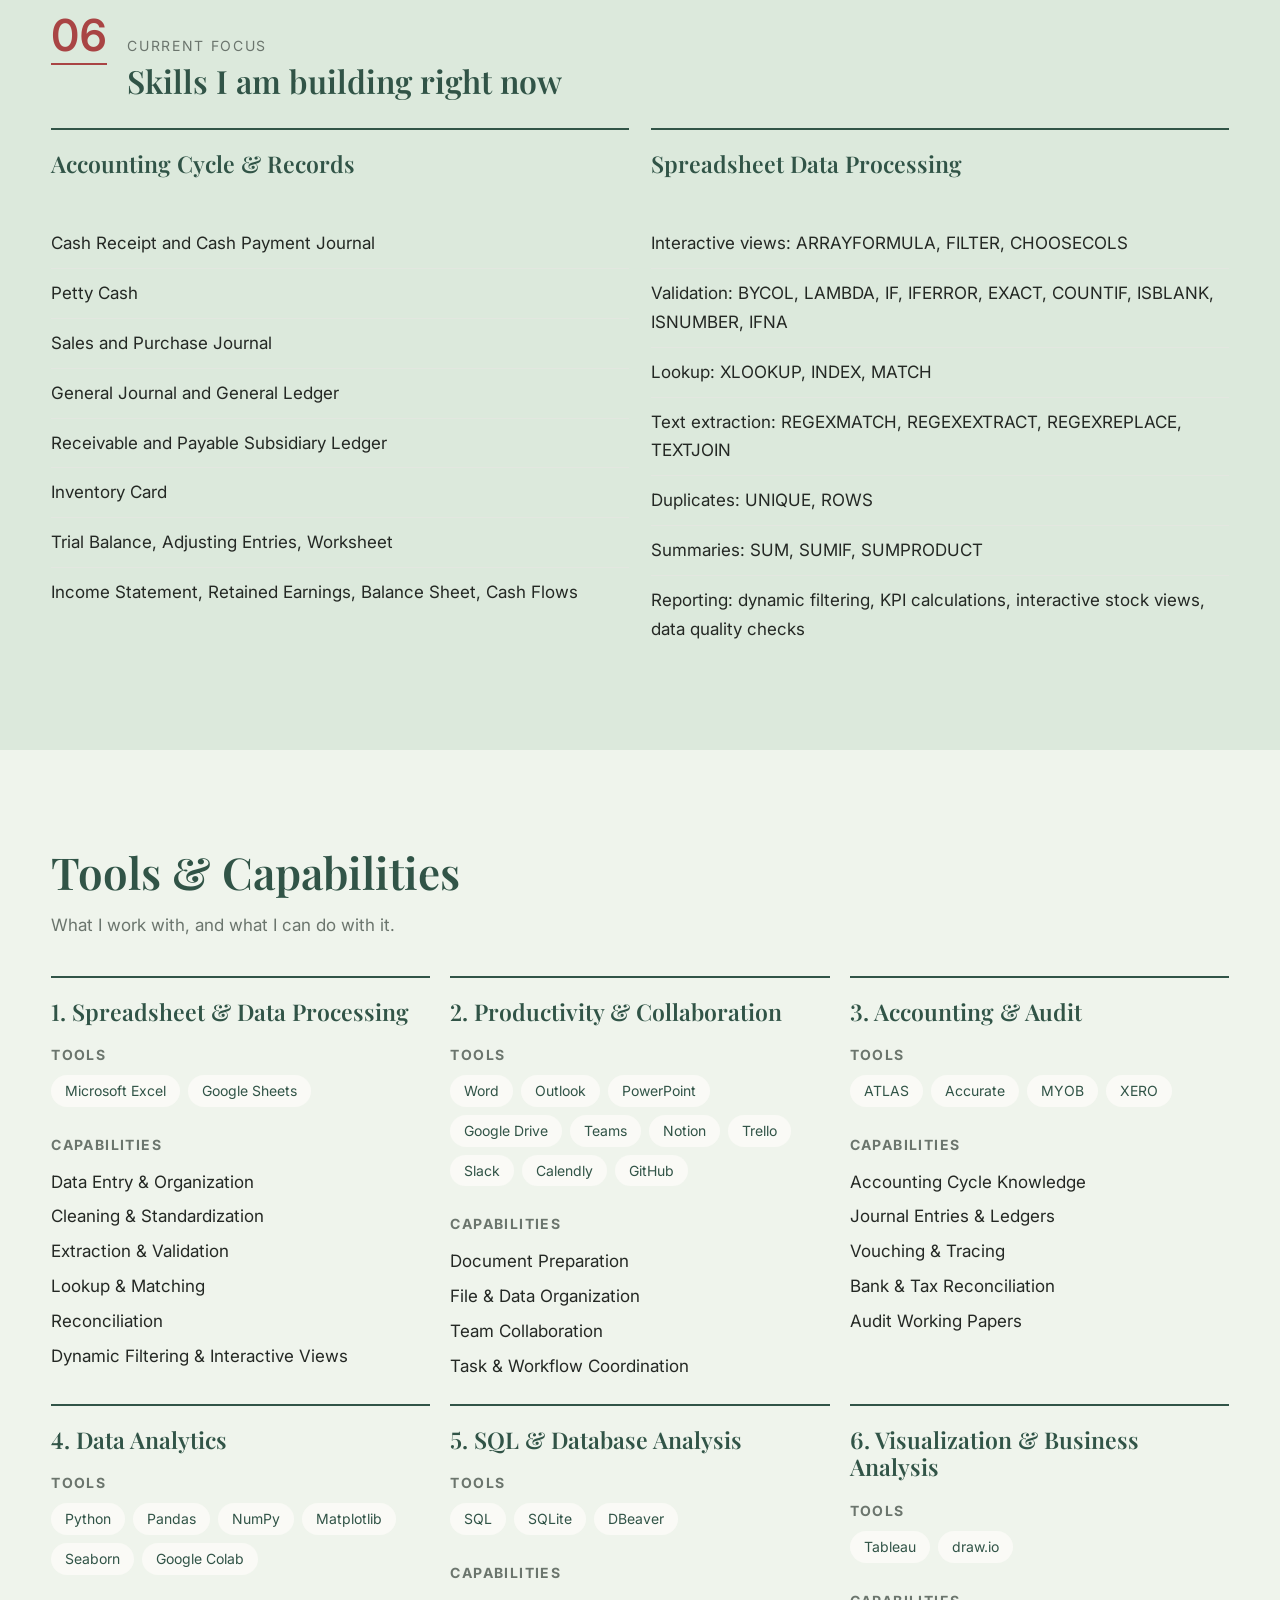
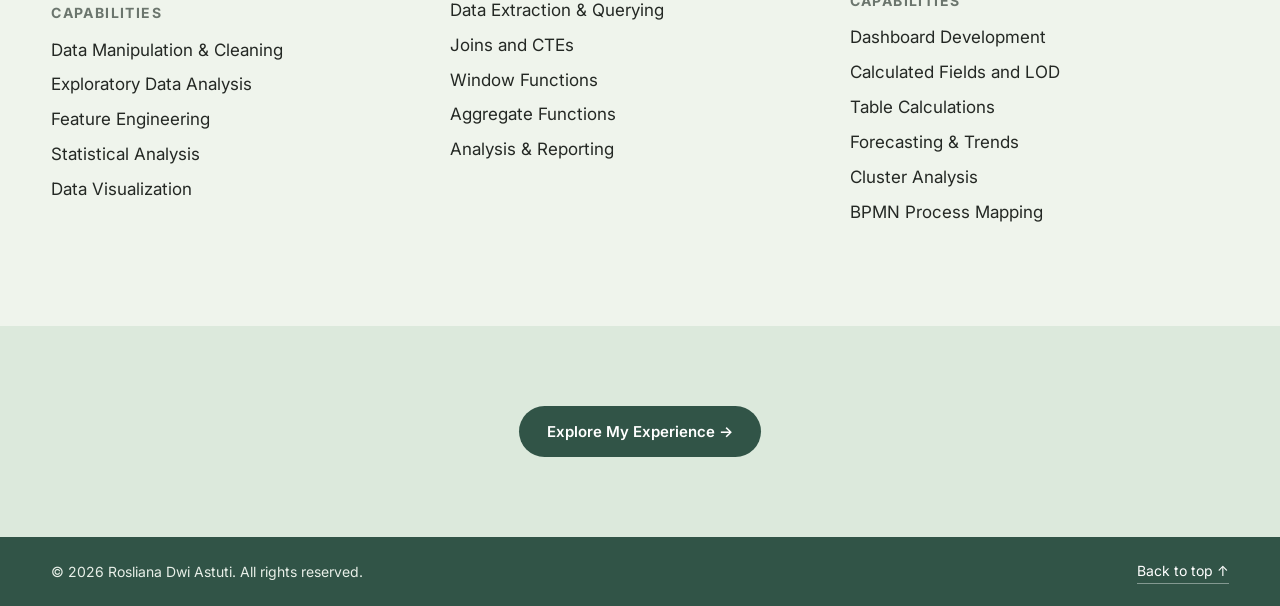
==== commit ca70b565: "Update index.html" ====
--- a/index.html
+++ b/index.html
@@ -8,9 +8,9 @@
 <body data-page="home" data-cta="Explore My Experience →" data-href="experience.html">
 <header class="hero"><div class="wrap hero-grid"><div class="hero-text">
 <h1>Rosliana Dwi Astuti</h1>
-<p class="role">Data Processing &amp; Data Entry Specialist</p>
-<p class="fields">Accounting · Data Extraction · Data Validation · Reconciliation</p>
-<p class="tag">Turning raw data and financial records into accurate, structured, and reliable information.</p></div>
+<p class="role">Accounting &amp; Data Processing Specialist</p>
+<p class="fields">Financial Records · Data Entry · Data Extraction · Data Validation · Reconciliation</p>
+<p class="tag">Turning financial records and raw data into accurate, structured, and reliable information.</p></div>
 <figure class="hero-mark"><img src="Logo.png" alt="RDA logo" width="420" height="420" onerror="this.style.display='none'"></figure></div></header>
 <main>
 <section class="panel s-mint" id="journey"><div class="wrap"><h1 style="margin-bottom:56px">My Journey</h1>
--- a/style.css
+++ b/style.css
@@ -410,3 +410,10 @@
 @media(max-width:860px){.acards{grid-template-columns:1fr}.acard{padding:24px}.am-head{padding:14px 22px}.am-body{padding:22px 22px 36px}}
 @media(max-width:600px){.amodal{padding:0}.amodal-panel{width:100%;max-height:100vh;height:100vh;border-radius:0}.am-text p{text-align:left}}
 @media(prefers-reduced-motion:reduce){.acard,.amodal-bg,.amodal-panel{transition:none}}
+
+/* Academic note below the cards */
+.academic-note{margin-top:56px;padding-top:40px;border-top:1px solid #c9d6c9}
+.academic-note h3{margin-bottom:18px}
+.academic-note p{margin-bottom:16px;text-align:justify}
+.academic-note p:last-child{margin-bottom:0}
+@media(max-width:600px){.academic-note{margin-top:40px;padding-top:32px}.academic-note p{text-align:left}}
